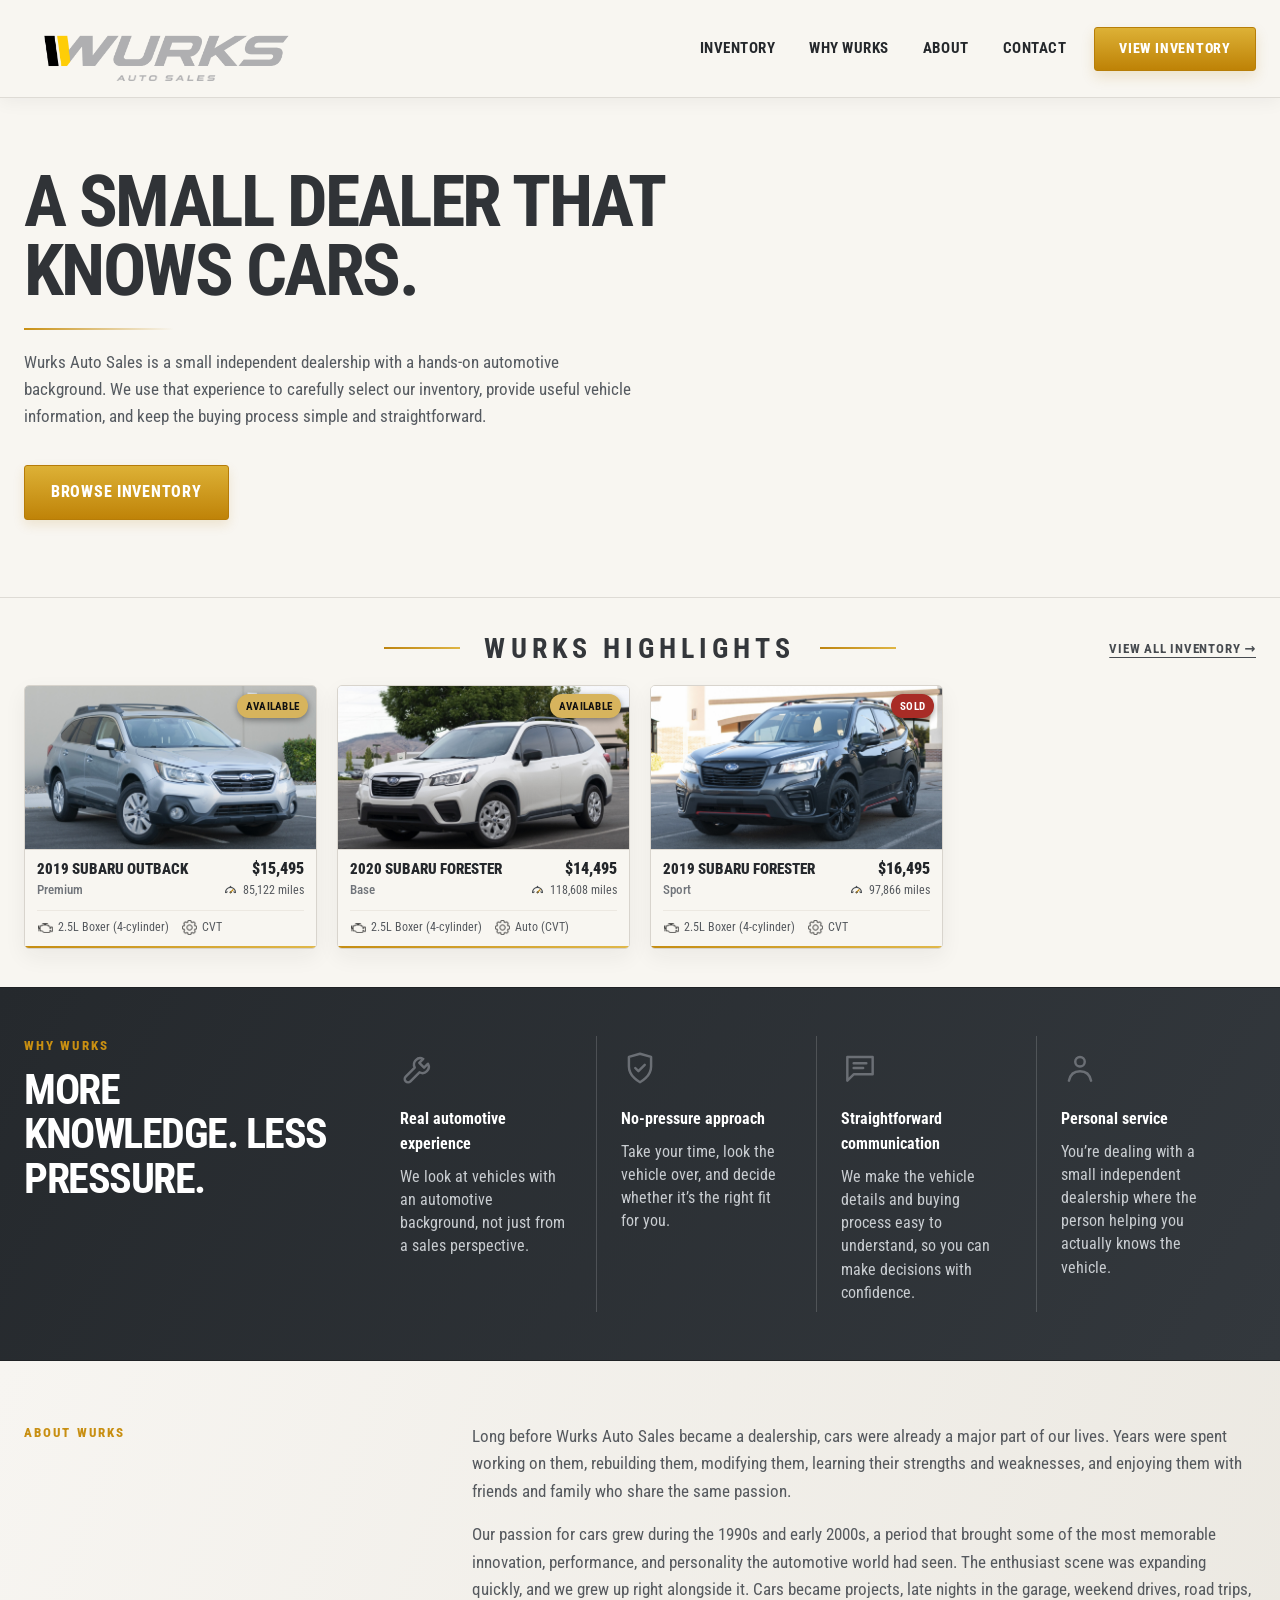
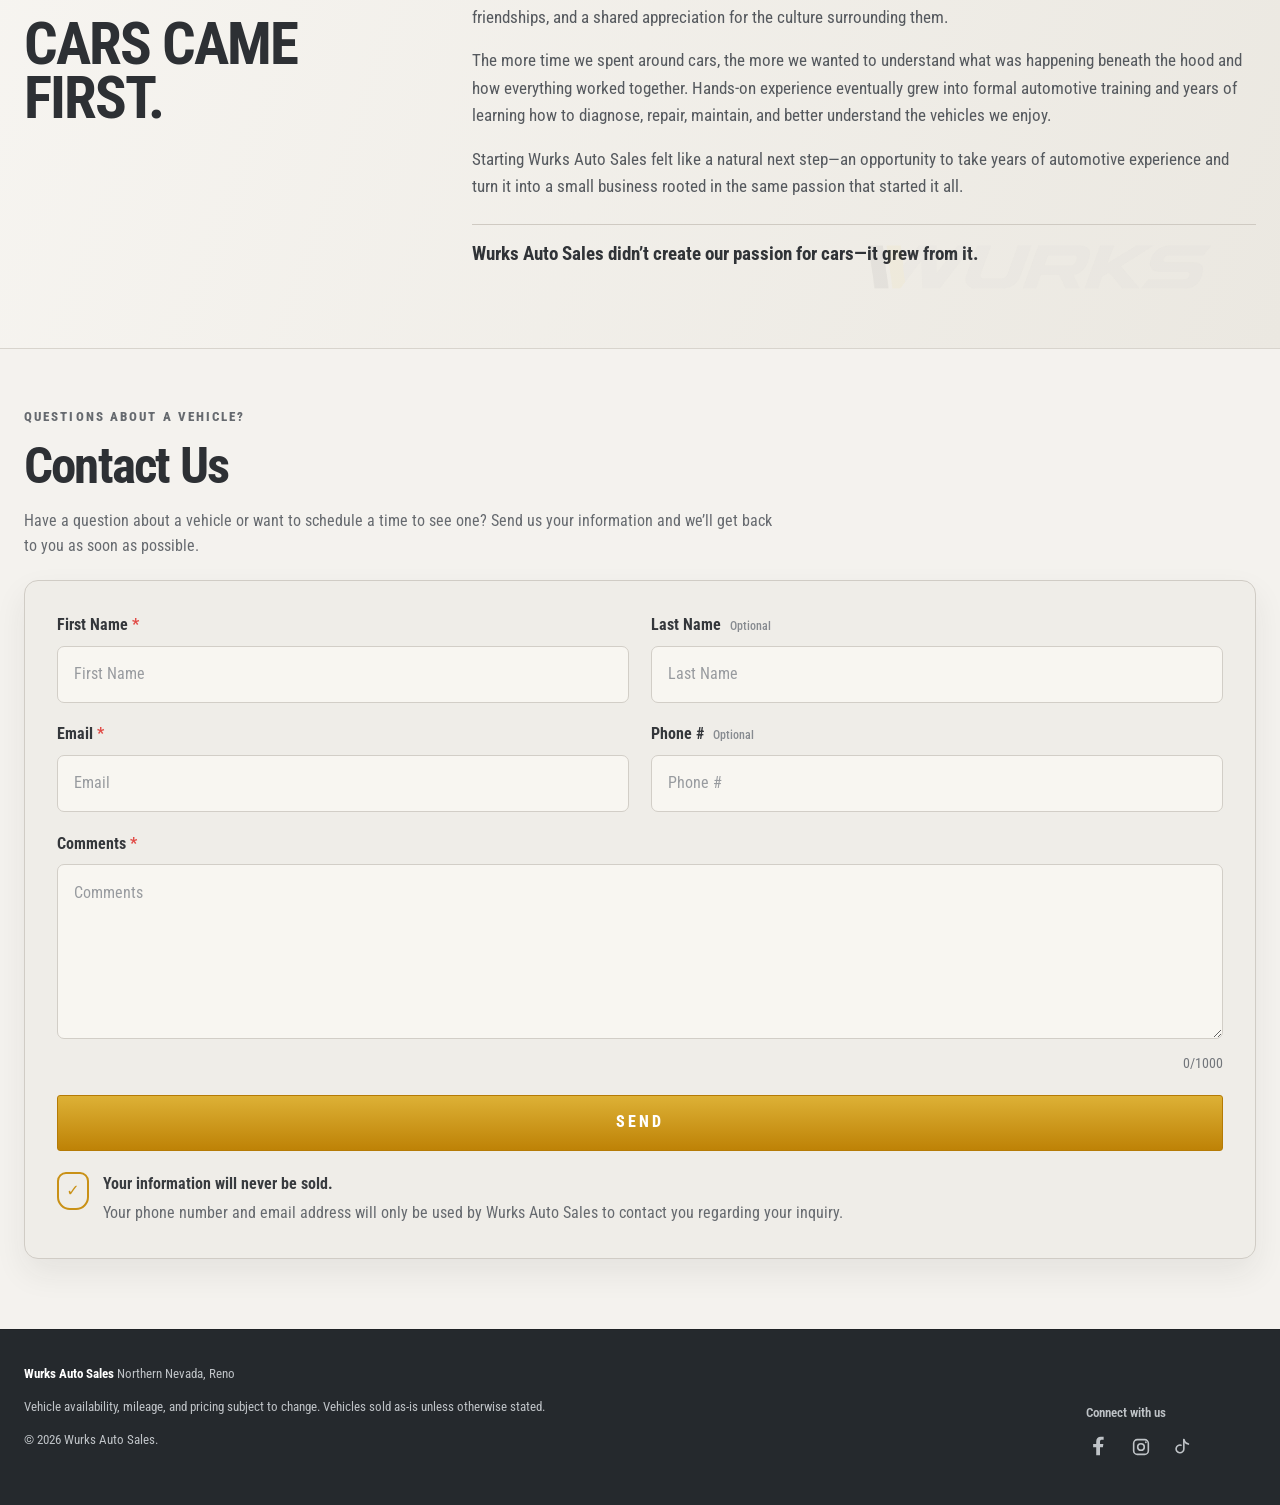
==== index.html @ 7500bc26 "Add files via upload" ====
<!doctype html>
<html lang="en">
<head>
  <meta charset="utf-8" />
  <meta name="viewport" content="width=device-width, initial-scale=1" />
  <meta name="description" content="Wurks Auto Sales — straightforward used cars in Northern Nevada with transparent out-the-door pricing." />
  <title>Wurks Auto Sales | Northern Nevada Used Cars</title>
  <link rel="stylesheet" href="styles.css?v=7.3.4-centered-silver-logo" />
  <link rel="preconnect" href="https://fonts.googleapis.com">
  <link rel="preconnect" href="https://fonts.gstatic.com" crossorigin>
  <link href="https://fonts.googleapis.com/css2?family=Roboto+Condensed:wght@400;500;600;700&display=swap" rel="stylesheet">
</head>
<body>
  <header class="site-header">
    <a class="brand brand-logo-link" href="index.html" aria-label="Wurks Auto Sales home">
      <span class="site-logo-stack"><img class="site-logo" src="images/wurks-auto-sales-logo.png?v=7.3.2-solid" alt="Wurks Auto Sales"><img class="site-logo-submark" src="images/wurks-auto-sales-submark.png?v=7.3.4" alt="" aria-hidden="true"></span>
    </a>
    <button class="menu-toggle" aria-expanded="false" aria-controls="nav">Menu</button>
    <nav id="nav" class="nav">
      <a href="inventory.html">Inventory</a>
      <a href="#why-wurks">Why Wurks</a>
      <a href="#about">About</a>
      <a href="#contact">Contact</a>
    </nav>
    <a class="header-cta" href="inventory.html">View Inventory</a>
  </header>

  <main>
    <section class="dealer-hero">
      <div class="dealer-hero-copy">
        <h1>A SMALL DEALER THAT KNOWS CARS.</h1>
        <p>Wurks Auto Sales is a small independent dealership with a hands-on automotive background. We use that experience to carefully select our inventory, provide useful vehicle information, and keep the buying process simple and straightforward.</p>
        <a class="button primary hero-cta" href="inventory.html">Browse Inventory</a>
      </div>
      <div class="dealer-hero-visual">
        <div id="hero-vehicle-image" class="hero-vehicle-image" aria-label="Featured vehicle">
          <div class="hero-vehicle-fallback">
            <img src="images/wurks-auto-sales-logo.png?v=7.3.2-solid" alt="">
            <span>Current inventory</span>
          </div>
        </div>
      </div>
    </section>

    <section class="section featured-section">
      <div class="section-heading-row">
        <div>
          <p class="eyebrow">Featured inventory</p>
          <h2>Wurks Highlights</h2>
        </div>
        <a href="inventory.html" class="text-link">View all inventory →</a>
      </div>
      <div id="featured-grid" class="featured-grid dealer-featured-grid"></div>
    </section>

    <section id="why-wurks" class="section why-section">
      <div class="why-panel">
        <div>
          <p class="eyebrow">Why Wurks</p>
          <h2>MORE KNOWLEDGE. LESS PRESSURE.</h2>
        </div>
        <div class="why-grid">
          <div><span class="why-icon" aria-hidden="true"><svg viewBox="0 0 24 24"><path d="M14.7 6.3a4 4 0 0 0-5.4 5.4L3.6 17.4a2 2 0 0 0 3 3l5.7-5.7a4 4 0 0 0 5.4-5.4l-2.5 2.5-3-3 2.5-2.5Z"/></svg></span><strong>Real automotive experience</strong><span>We look at vehicles with an automotive background, not just from a sales perspective.</span></div>
          <div><span class="why-icon" aria-hidden="true"><svg viewBox="0 0 24 24"><path d="M12 21s7-3.5 7-10V5l-7-2-7 2v6c0 6.5 7 10 7 10Z"/><path d="m9 12 2 2 4-4"/></svg></span><strong>No-pressure approach</strong><span>Take your time, look the vehicle over, and decide whether it’s the right fit for you.</span></div>
          <div><span class="why-icon" aria-hidden="true"><svg viewBox="0 0 24 24"><path d="M4 5h16v11H8l-4 4V5Z"/><path d="M8 9h8M8 12h6"/></svg></span><strong>Straightforward communication</strong><span>We make the vehicle details and buying process easy to understand, so you can make decisions with confidence.</span></div>
          <div><span class="why-icon" aria-hidden="true"><svg viewBox="0 0 24 24"><circle cx="12" cy="8" r="3"/><path d="M5 20c.8-4 3-6 7-6s6.2 2 7 6"/></svg></span><strong>Personal service</strong><span>You’re dealing with a small independent dealership where the person helping you actually knows the vehicle.</span></div>
        </div>
      </div>
    </section>

    <section id="about" class="section about-section">
      <p class="eyebrow">About Wurks</p>
      <h2>CARS CAME FIRST.</h2>
      <div class="about-copy">
        <p>Long before Wurks Auto Sales became a dealership, cars were already a major part of our lives. Years were spent working on them, rebuilding them, modifying them, learning their strengths and weaknesses, and enjoying them with friends and family who share the same passion.</p>

        <p>Our passion for cars grew during the 1990s and early 2000s, a period that brought some of the most memorable innovation, performance, and personality the automotive world had seen. The enthusiast scene was expanding quickly, and we grew up right alongside it. Cars became projects, late nights in the garage, weekend drives, road trips, friendships, and a shared appreciation for the culture surrounding them.</p>

        <p>The more time we spent around cars, the more we wanted to understand what was happening beneath the hood and how everything worked together. Hands-on experience eventually grew into formal automotive training and years of learning how to diagnose, repair, maintain, and better understand the vehicles we enjoy.</p>

        <p>Starting Wurks Auto Sales felt like a natural next step—an opportunity to take years of automotive experience and turn it into a small business rooted in the same passion that started it all.</p>

        <p class="about-closing"><strong>Wurks Auto Sales didn’t create our passion for cars—it grew from it.</strong></p>
      </div>
    </section>

    <section id="contact" class="section contact-section contact-form-section">
      <div class="contact-form-intro">
        <p class="eyebrow">Questions about a vehicle?</p>
        <h2>Contact Us</h2>
        <p>Have a question about a vehicle or want to schedule a time to see one? Send us your information and we’ll get back to you as soon as possible.</p>
      </div>

      <form id="contact-form" class="contact-submission-form" action="https://formsubmit.co/adolfowurksauto@outlook.com" method="POST">
        <input type="hidden" name="_subject" value="New Wurks Auto Sales Website Inquiry">
        <input type="hidden" name="_template" value="table">
        <input type="text" name="_honey" class="form-honeypot" tabindex="-1" autocomplete="off">

        <div class="contact-form-grid">
          <div class="form-field">
            <label for="contact-first-name">First Name <span class="required-mark">*</span></label>
            <input id="contact-first-name" name="First Name" type="text" placeholder="First Name" autocomplete="given-name" required>
          </div>
          <div class="form-field">
            <label for="contact-last-name">Last Name <span class="optional-label">Optional</span></label>
            <input id="contact-last-name" name="Last Name" type="text" placeholder="Last Name" autocomplete="family-name">
          </div>
          <div class="form-field">
            <label for="contact-email">Email <span class="required-mark">*</span></label>
            <input id="contact-email" name="email" type="email" placeholder="Email" autocomplete="email" required>
          </div>
          <div class="form-field">
            <label for="contact-phone">Phone # <span class="optional-label">Optional</span></label>
            <input id="contact-phone" name="Phone" type="tel" placeholder="Phone #" autocomplete="tel">
          </div>
          <div class="form-field form-field-full">
            <label for="contact-comments">Comments <span class="required-mark">*</span></label>
            <textarea id="contact-comments" name="Comments" placeholder="Comments" maxlength="1000" required></textarea>
            <div class="comment-count"><span id="comment-count">0</span>/1000</div>
          </div>
        </div>
        <button class="contact-submit-button" type="submit">Send</button>
        <div class="contact-privacy-note">
          <div class="privacy-shield" aria-hidden="true">✓</div>
          <div>
            <strong>Your information will never be sold.</strong>
            <p>Your phone number and email address will only be used by Wurks Auto Sales to contact you regarding your inquiry.</p>
          </div>
        </div>
      </form>
    </section>
  </main>

  <footer class="homepage-footer">
    <div class="footer-layout">
      <div class="footer-copy">
        <div><strong>Wurks Auto Sales</strong><span> Northern Nevada, Reno</span></div>
        <p>Vehicle availability, mileage, and pricing subject to change. Vehicles sold as-is unless otherwise stated.</p>
        <p>&copy; <span id="year"></span> Wurks Auto Sales.</p>
      </div>

      <div class="footer-social" aria-label="Social media">
        <div class="footer-social-title">Connect with us</div>
        <div class="footer-social-icons">
          <span class="footer-social-icon" aria-label="Facebook" title="Facebook">
            <svg viewBox="0 0 24 24" aria-hidden="true">
              <path d="M14.2 8.3h3.1V4.2c-.5-.1-2.2-.2-4.1-.2-4 0-6.7 2.4-6.7 6.9v3.8H2v4.6h4.5V31h5.5V19.3h4.2l.7-4.6H12v-3.3c0-1.3.4-3.1 2.2-3.1Z" transform="scale(.75) translate(4 -3)"></path>
            </svg>
          </span>

          <span class="footer-social-icon" aria-label="Instagram" title="Instagram">
            <svg viewBox="0 0 24 24" aria-hidden="true">
              <rect x="4" y="4" width="16" height="16" rx="4"></rect>
              <circle cx="12" cy="12" r="3.6"></circle>
              <circle class="social-dot" cx="17.3" cy="6.8" r="1"></circle>
            </svg>
          </span>

          <span class="footer-social-icon" aria-label="TikTok" title="TikTok">
            <svg viewBox="0 0 24 24" aria-hidden="true">
              <path d="M14 4v10.1a4.2 4.2 0 1 1-3.1-4.1"></path>
              <path d="M14 4c.8 2.7 2.4 4.2 5 4.8"></path>
            </svg>
          </span>
        </div>
      </div>
    </div>
  </footer>

  <template id="vehicle-template">
    <article class="vehicle-card">
      <div class="vehicle-photo">
        <span class="status"></span>
        <div class="photo-placeholder">Add Vehicle Photo</div>
      </div>
      <div class="vehicle-body">
        <div class="vehicle-title-row">
          <h3 class="vehicle-name"></h3>
          <strong class="vehicle-price"></strong>
        </div>
        <div class="vehicle-meta-row">
          <span class="vehicle-mileage"></span>
        </div>
        <div class="specs"></div>
        <p class="vehicle-desc"></p>
        <a class="button secondary details-button" href="#">View Details</a>
      </div>
    </article>
  </template>
  <script>
    document.write('<script src="inventory.js?v=' + Date.now() + '"><\/script>');
  </script>

<script src="script.js?v=7.2.7-showroom-hero"></script>
</body>
</html>
---- styles.css ----
:root{--bg:#0d0f12;--panel:#15181d;--soft:#20242b;--text:#f5f7fa;--muted:#a8afb9;--line:#2b3038;--accent:#f4b942;--max:1180px}*{box-sizing:border-box}html{scroll-behavior:smooth}body{margin:0;font-family:Inter,ui-sans-serif,system-ui,-apple-system,BlinkMacSystemFont,"Segoe UI",sans-serif;background:var(--bg);color:var(--text);line-height:1.55}a{color:inherit;text-decoration:none}.site-header{position:sticky;top:0;z-index:10;display:flex;align-items:center;justify-content:space-between;padding:16px max(22px,calc((100vw - var(--max))/2));background:rgba(13,15,18,.92);backdrop-filter:blur(12px);border-bottom:1px solid var(--line)}.brand{display:flex;align-items:center;gap:12px}.brand-mark{display:grid;place-items:center;width:42px;height:42px;border:2px solid var(--accent);font-weight:900;font-size:22px;transform:skew(-7deg)}.brand strong,.brand span{display:block}.brand span{font-size:12px;color:var(--muted);letter-spacing:.08em;text-transform:uppercase}.nav{display:flex;gap:24px;font-size:14px}.nav a:hover{color:var(--accent)}.menu-toggle{display:none}.hero,.section,footer{max-width:var(--max);margin:auto}.hero{min-height:74vh;display:grid;grid-template-columns:1.2fr .8fr;gap:70px;align-items:center;padding:90px 22px}.eyebrow{text-transform:uppercase;letter-spacing:.16em;font-size:12px;font-weight:800;color:var(--accent);margin:0 0 12px}.hero h1{font-size:clamp(44px,7vw,82px);line-height:.98;letter-spacing:-.055em;margin:0;max-width:820px}.hero-text{max-width:720px;font-size:19px;color:var(--muted);margin:24px 0 0}.actions{display:flex;gap:12px;margin-top:32px;flex-wrap:wrap}.button{display:inline-flex;align-items:center;justify-content:center;border-radius:8px;padding:13px 18px;font-weight:800;border:1px solid var(--line);cursor:pointer;font:inherit}.button.primary{background:var(--accent);color:#151515;border-color:var(--accent)}.button.secondary{background:transparent;color:var(--text)}.button:hover{transform:translateY(-1px)}.hero-card{background:linear-gradient(145deg,#1b1f25,#111317);padding:34px;border:1px solid var(--line);border-radius:18px;box-shadow:0 20px 70px rgba(0,0,0,.28)}.hero-card-label{font-size:12px;color:var(--muted);text-transform:uppercase;letter-spacing:.12em}.hero-card>strong{display:block;font-size:30px;line-height:1.1;margin:10px 0}.hero-card p{color:var(--muted)}.mini-grid{display:grid;grid-template-columns:1fr 1fr;margin-top:28px;border-top:1px solid var(--line);border-left:1px solid var(--line)}.mini-grid span{padding:16px;border-right:1px solid var(--line);border-bottom:1px solid var(--line);color:var(--muted)}.mini-grid b{color:var(--text)}.section{padding:88px 22px}.section.muted{max-width:none;padding-left:max(22px,calc((100vw - var(--max))/2));padding-right:max(22px,calc((100vw - var(--max))/2));background:var(--panel);border-block:1px solid var(--line)}.section-heading{display:flex;justify-content:space-between;gap:30px;align-items:end;margin-bottom:34px}.section h2{font-size:clamp(32px,4vw,52px);line-height:1.05;letter-spacing:-.035em;margin:0}.section-heading>p{max-width:520px;color:var(--muted);margin:0}.inventory-grid{display:grid;grid-template-columns:repeat(2,minmax(0,1fr));gap:20px}.vehicle-card{overflow:hidden;background:var(--panel);border:1px solid var(--line);border-radius:16px}.vehicle-photo{height:280px;background:radial-gradient(circle at 75% 20%,#333a45,#171a20 55%,#111317);position:relative;display:grid;place-items:center}.photo-placeholder{color:#7f8792;border:1px dashed #555d68;padding:14px 18px;border-radius:8px}.status{position:absolute;left:16px;top:16px;background:var(--accent);color:#111;padding:6px 10px;border-radius:999px;font-size:11px;font-weight:900;text-transform:uppercase;letter-spacing:.08em}.vehicle-body{padding:22px}.vehicle-top{display:flex;justify-content:space-between;gap:16px}.vehicle-kicker{font-size:12px;text-transform:uppercase;letter-spacing:.12em;color:var(--muted);margin:0 0 6px}.vehicle-name{font-size:26px;line-height:1.1;margin:0}.vehicle-price{font-size:22px;white-space:nowrap}.specs{display:flex;gap:8px;flex-wrap:wrap;margin:18px 0}.specs span{font-size:12px;padding:6px 9px;background:var(--soft);border:1px solid var(--line);border-radius:999px;color:#c9ced5}.vehicle-desc,.about-copy,.contact-section p{color:var(--muted)}.details-button{width:100%;margin-top:8px}.feature-grid{display:grid;grid-template-columns:repeat(3,1fr);gap:18px}.feature-grid article{padding:26px;border:1px solid var(--line);border-radius:14px;background:#111317}.feature-grid span{color:var(--accent);font-weight:900}.feature-grid h3{font-size:23px;margin:26px 0 10px}.feature-grid p{color:var(--muted);margin:0}.about-grid{display:grid;grid-template-columns:.9fr 1.1fr;gap:70px}.about-copy{font-size:19px}.contact-section{display:grid;grid-template-columns:1fr 1fr;gap:50px}.contact-card{border:1px solid var(--line);border-radius:16px;overflow:hidden}.contact-card a,.contact-card div{display:flex;justify-content:space-between;gap:20px;padding:22px;border-bottom:1px solid var(--line)}.contact-card>*:last-child{border-bottom:0}.contact-card span{color:var(--muted)}.contact-card a:hover{background:var(--panel)}footer{padding:32px 22px 55px;border-top:1px solid var(--line);color:var(--muted);font-size:13px}footer strong{color:var(--text)}dialog{max-width:620px;width:calc(100% - 32px);background:#14171c;color:var(--text);border:1px solid var(--line);border-radius:16px;padding:34px}dialog::backdrop{background:rgba(0,0,0,.75)}.dialog-close{position:absolute;right:16px;top:12px;background:none;border:0;color:var(--text);font-size:30px;cursor:pointer}.dialog-note{color:var(--muted);padding:14px;background:var(--soft);border-radius:8px}@media(max-width:760px){.menu-toggle{display:block;background:none;color:var(--text);border:1px solid var(--line);border-radius:7px;padding:8px 10px}.nav{display:none;position:absolute;top:75px;left:0;right:0;background:var(--bg);padding:20px 22px;border-bottom:1px solid var(--line);flex-direction:column}.nav.open{display:flex}.hero{grid-template-columns:1fr;min-height:auto;padding-top:65px;gap:35px}.hero-card{padding:24px}.inventory-grid,.feature-grid,.about-grid,.contact-section{grid-template-columns:1fr}.section-heading{align-items:start;flex-direction:column}.vehicle-photo{height:220px}.vehicle-top{flex-direction:column}.contact-card a,.contact-card div{flex-direction:column;gap:3px}.about-grid{gap:24px}}

/* Featured inventory and full inventory page */
.heading-actions{max-width:520px}.heading-actions p{color:var(--muted);margin:0 0 9px}.text-link{color:var(--accent);font-weight:800;font-size:14px}.text-link:hover{text-decoration:underline}.featured-grid{grid-template-columns:repeat(2,minmax(0,1fr))}.inventory-hero{max-width:var(--max);margin:auto;padding:82px 22px 34px}.inventory-hero h1{font-size:clamp(48px,7vw,82px);line-height:.98;letter-spacing:-.055em;margin:0}.inventory-hero>p:last-child{max-width:720px;color:var(--muted);font-size:18px;margin:22px 0 0}.inventory-page-section{padding-top:28px}.inventory-toolbar{display:grid;grid-template-columns:minmax(190px,260px) minmax(260px,1fr) auto;gap:14px;align-items:end;margin-bottom:28px;padding:18px;background:var(--panel);border:1px solid var(--line);border-radius:14px}.filter-group{display:flex;flex-direction:column;gap:7px}.filter-group label{font-size:11px;text-transform:uppercase;letter-spacing:.11em;color:var(--muted);font-weight:800}.filter-group select,.filter-group input{width:100%;height:46px;padding:0 13px;border-radius:8px;border:1px solid var(--line);background:var(--bg);color:var(--text);font:inherit;outline:none}.filter-group select:focus,.filter-group input:focus{border-color:var(--accent)}.filter-group input::placeholder{color:#747c87}.inventory-count{height:46px;min-width:132px;display:flex;flex-direction:column;justify-content:center;padding:0 14px;border-left:1px solid var(--line)}.inventory-count strong{font-size:19px;line-height:1}.inventory-count span{font-size:11px;color:var(--muted);margin-top:4px}.inventory-grid-three{grid-template-columns:repeat(3,minmax(0,1fr));gap:18px}.inventory-grid-three .vehicle-photo{height:215px}.inventory-grid-three .vehicle-body{padding:18px}.inventory-grid-three .vehicle-name{font-size:22px}.inventory-grid-three .vehicle-price{font-size:18px}.inventory-grid-three .vehicle-top{flex-direction:column;gap:7px}.inventory-grid-three .vehicle-desc{display:-webkit-box;-webkit-line-clamp:3;-webkit-box-orient:vertical;overflow:hidden}.no-results{text-align:center;padding:70px 20px;border:1px dashed var(--line);border-radius:14px}.no-results h2{font-size:30px;margin:0 0 8px}.no-results p{color:var(--muted);margin:0 0 20px}.nav a.active{color:var(--accent)}

@media(max-width:980px){.inventory-grid-three{grid-template-columns:repeat(2,minmax(0,1fr))}.inventory-toolbar{grid-template-columns:1fr 1fr}.inventory-count{grid-column:1/-1;border-left:0;border-top:1px solid var(--line);padding:12px 0 0;height:auto}}
@media(max-width:760px){.featured-grid,.inventory-grid-three{grid-template-columns:1fr}.inventory-toolbar{grid-template-columns:1fr}.inventory-count{grid-column:auto}.inventory-hero{padding-top:56px}.heading-actions{max-width:none}}

/* v3 polish: richer vehicle cards + dedicated detail pages */
.vehicle-card{transition:transform .18s ease,border-color .18s ease,box-shadow .18s ease}.vehicle-card:hover{transform:translateY(-3px);border-color:#3b424d;box-shadow:0 18px 45px rgba(0,0,0,.2)}.vehicle-photo{background-size:cover;background-position:center;overflow:hidden}.vehicle-photo.has-image:after,.detail-main-photo.has-image:after{content:"";position:absolute;inset:0;background:linear-gradient(to bottom,transparent 55%,rgba(0,0,0,.24))}.photo-placeholder{border:0;text-align:center;display:flex;flex-direction:column;gap:2px;text-transform:uppercase;letter-spacing:.12em}.photo-placeholder span{font-size:13px;color:#777f8a}.photo-placeholder strong{font-size:24px;color:#aeb5bf;letter-spacing:.05em}.photo-placeholder small{font-size:10px;color:#666e78;margin-top:5px}.featured-badge{position:absolute;z-index:2;right:16px;top:16px;background:#111317dd;border:1px solid #4c535d;border-radius:999px;padding:6px 10px;font-size:10px;font-weight:900;text-transform:uppercase;letter-spacing:.09em}.status{z-index:2}.status.coming-soon-status{background:#4b515a;color:#fff}.details-button{position:relative}.details-button:after{content:" →"}.inventory-grid-three .vehicle-card{display:flex;flex-direction:column}.inventory-grid-three .vehicle-body{display:flex;flex:1;flex-direction:column}.inventory-grid-three .vehicle-desc{flex:1}.inventory-toolbar{position:sticky;top:83px;z-index:5;box-shadow:0 8px 25px rgba(0,0,0,.15)}
.vehicle-detail-page{max-width:var(--max);margin:auto;padding:42px 22px 88px}.back-link{display:inline-block;color:var(--muted);font-weight:700;font-size:14px;margin:8px 0 28px}.back-link:hover{color:var(--accent)}.detail-layout{display:grid;grid-template-columns:minmax(0,1.15fr) minmax(360px,.85fr);gap:48px;align-items:start}.detail-gallery{min-width:0}.detail-main-photo{height:540px;position:relative;border:1px solid var(--line);border-radius:18px;background:radial-gradient(circle at 75% 20%,#333a45,#171a20 55%,#111317);background-size:cover;background-position:center;display:grid;place-items:center;overflow:hidden}.detail-placeholder{text-align:center;display:flex;flex-direction:column;text-transform:uppercase;letter-spacing:.13em}.detail-placeholder span{color:#777f8a;font-size:18px}.detail-placeholder strong{font-size:42px;color:#b5bbc3}.detail-placeholder small{color:#6f7680;font-size:11px;margin-top:8px}.detail-thumbnails{display:grid;grid-template-columns:repeat(5,1fr);gap:10px;margin-top:12px}.thumb{aspect-ratio:4/3;border:2px solid transparent;border-radius:9px;background-size:cover;background-position:center;cursor:pointer;opacity:.72}.thumb:hover,.thumb.active{opacity:1;border-color:var(--accent)}.detail-summary{position:sticky;top:110px}.detail-summary h1{font-size:clamp(40px,5vw,64px);line-height:.98;letter-spacing:-.045em;margin:0 0 16px}.detail-price{display:block;font-size:30px;color:var(--accent);margin-bottom:26px}.detail-spec-grid{display:grid;grid-template-columns:repeat(3,1fr);border:1px solid var(--line);border-radius:12px;overflow:hidden;margin-bottom:28px}.detail-spec-grid div{padding:16px;border-right:1px solid var(--line)}.detail-spec-grid div:last-child{border-right:0}.detail-spec-grid span,.disclosure-box>span{display:block;color:var(--muted);font-size:10px;text-transform:uppercase;letter-spacing:.12em;font-weight:800;margin-bottom:4px}.detail-spec-grid strong{font-size:14px}.detail-description{color:#c9ced5;font-size:18px}.disclosure-box{margin:24px 0;background:var(--panel);border:1px solid var(--line);border-radius:12px;padding:18px}.disclosure-box p{color:var(--muted);margin:0}.detail-actions{display:flex;gap:10px;flex-wrap:wrap}.detail-not-found{padding:100px 0}.detail-not-found h1{font-size:48px;max-width:650px}.buyer-banner{max-width:none;padding:52px max(22px,calc((100vw - var(--max))/2));background:var(--panel);border-block:1px solid var(--line);display:grid;grid-template-columns:1fr 1fr;gap:50px;align-items:end}.buyer-banner h2{font-size:clamp(30px,4vw,46px);margin:0;line-height:1.05}.buyer-banner>p{color:var(--muted);margin:0;max-width:560px}
@media(max-width:900px){.detail-layout{grid-template-columns:1fr}.detail-summary{position:static}.detail-main-photo{height:480px}.buyer-banner{grid-template-columns:1fr;gap:20px}}
@media(max-width:760px){.inventory-toolbar{position:static}.vehicle-detail-page{padding-top:28px}.detail-main-photo{height:330px}.detail-spec-grid{grid-template-columns:1fr}.detail-spec-grid div{border-right:0;border-bottom:1px solid var(--line)}.detail-spec-grid div:last-child{border-bottom:0}.detail-actions{flex-direction:column}.detail-actions .button{width:100%}.detail-thumbnails{grid-template-columns:repeat(4,1fr)}}

/* v4.1 inventory photo browsing: arrows + picture count only on inventory cards */
.inventory-grid-three .vehicle-photo .photo-count{position:absolute;right:12px;bottom:12px;z-index:3;display:flex;align-items:center;gap:5px;padding:6px 9px;border-radius:999px;background:rgba(10,12,15,.82);border:1px solid rgba(255,255,255,.16);color:#fff;font-size:11px;font-weight:800;line-height:1;backdrop-filter:blur(7px)}
.card-photo-arrow{position:absolute;z-index:4;top:50%;transform:translateY(-50%);width:38px;height:38px;border:1px solid rgba(255,255,255,.25);border-radius:50%;display:grid;place-items:center;background:rgba(10,12,15,.7);color:#fff;font-size:29px;line-height:1;cursor:pointer;opacity:0;transition:opacity .16s ease,background .16s ease}
.card-photo-prev{left:10px}.card-photo-next{right:10px}.inventory-grid-three .vehicle-photo:hover .card-photo-arrow,.card-photo-arrow:focus-visible{opacity:1}.card-photo-arrow:hover{background:rgba(10,12,15,.94)}
@media(max-width:760px){.card-photo-arrow{opacity:1;width:34px;height:34px;font-size:26px}}

/* v4.3 vehicle-detail gallery navigation: keeps restored gallery sizing, adds arrows only */
.detail-photo-arrow{position:absolute;z-index:4;top:50%;transform:translateY(-50%);width:44px;height:44px;border:1px solid rgba(255,255,255,.28);border-radius:50%;display:grid;place-items:center;background:rgba(10,12,15,.72);color:#fff;font-size:32px;line-height:1;cursor:pointer;opacity:.88;transition:opacity .16s ease,background .16s ease}
.detail-photo-prev{left:14px}.detail-photo-next{right:14px}.detail-photo-arrow:hover,.detail-photo-arrow:focus-visible{opacity:1;background:rgba(10,12,15,.94)}
@media(max-width:760px){.detail-photo-arrow{width:38px;height:38px;font-size:28px}.detail-photo-prev{left:10px}.detail-photo-next{right:10px}}


/* v4.4 — clearer vehicle sale status */
.status-sold,
.status-badge.status-sold,
.vehicle-status.status-sold {
  background: #c62828 !important;
  color: #fff !important;
  border-color: #c62828 !important;
}

.status-available,
.status-badge.status-available,
.vehicle-status.status-available {
  /* Preserve the site's existing available styling unless overridden elsewhere. */
}

.detail-sold-banner {
  display: inline-flex;
  align-items: center;
  justify-content: center;
  margin: 0.55rem 0 0.8rem;
  padding: 0.48rem 1.15rem;
  border-radius: 999px;
  background: #c62828;
  color: #fff;
  font-size: 1rem;
  font-weight: 800;
  letter-spacing: 0.12em;
  line-height: 1;
  text-transform: uppercase;
  box-shadow: 0 2px 8px rgba(0,0,0,.16);
}

.status.sold-status {
  background: #c62828 !important;
  color: #fff !important;
  border-color: #c62828 !important;
}

.detail-status-banner {
  display: inline-block;
  margin: 0 0 .7rem;
  padding: .48rem 1.15rem;
  border-radius: 999px;
  background: #c62828;
  color: #fff;
  font-size: 1rem;
  font-weight: 800;
  letter-spacing: .12em;
  line-height: 1;
}
.detail-status-banner[hidden] { display: none; }


/* v5.1 SOLD visibility patch */
.status.sold-status,
.status[data-status="sold"] {
  background: #c62828 !important;
  border-color: #c62828 !important;
  color: #ffffff !important;
}

.detail-status-banner {
  display: inline-flex;
  align-items: center;
  justify-content: center;
  width: fit-content;
  margin: 0 0 .8rem;
  padding: .55rem 1.25rem;
  border-radius: 999px;
  background: #c62828 !important;
  border: 1px solid #a91f1f;
  color: #ffffff !important;
  font-size: 1rem;
  font-weight: 800;
  letter-spacing: .12em;
  line-height: 1;
  text-transform: uppercase;
}

.detail-status-banner[hidden] {
  display: none !important;
}


/* v5.4 — Wurks logo + contact submission form */
.brand-logo-link{display:flex;align-items:center;padding:0}
.site-logo{display:block;width:190px;max-width:42vw;height:auto;object-fit:contain}
.contact-form-section{display:block}
.contact-form-intro{max-width:760px;margin-bottom:1.35rem}
.contact-form-intro h2{margin-bottom:.55rem}
.contact-submission-form{
  border:1px solid rgba(255,255,255,.16);
  border-radius:14px;
  padding:clamp(1.2rem,3vw,2rem);
  background:rgba(255,255,255,.025)
}
.contact-form-grid{display:grid;grid-template-columns:repeat(2,minmax(0,1fr));gap:1.2rem 1.35rem}
.form-field{min-width:0}.form-field-full{grid-column:1/-1}
.form-field label{display:block;margin-bottom:.5rem;font-weight:700;color:#fff}
.required-mark{color:#e14a45}
.optional-label{margin-left:.35rem;color:rgba(255,255,255,.54);font-size:.78rem;font-weight:500}
.contact-submission-form input,.contact-submission-form textarea{
  width:100%;border:1px solid rgba(255,255,255,.22);border-radius:7px;
  background:rgba(255,255,255,.055);color:#fff;padding:.95rem 1rem;font:inherit;outline:none;
  transition:border-color .16s ease,background .16s ease
}
.contact-submission-form input::placeholder,.contact-submission-form textarea::placeholder{color:rgba(255,255,255,.55)}
.contact-submission-form input:focus,.contact-submission-form textarea:focus{border-color:#d7b45d;background:rgba(255,255,255,.075)}
.contact-submission-form textarea{min-height:175px;resize:vertical}
.comment-count{margin-top:.35rem;text-align:right;color:rgba(255,255,255,.66);font-size:.88rem}
.contact-submit-button{
  width:100%;margin-top:1.25rem;border:1px solid #b99543;border-radius:7px;
  background:linear-gradient(180deg,#efd064 0%,#d5ad45 100%);color:#111;
  padding:.92rem 1rem;font:inherit;font-weight:800;letter-spacing:.18em;text-transform:uppercase;cursor:pointer
}
.contact-submit-button:hover{filter:brightness(1.05)}
.contact-privacy-note{display:flex;align-items:flex-start;gap:.9rem;margin-top:1.35rem;color:rgba(255,255,255,.78)}
.contact-privacy-note strong{color:#fff}
.contact-privacy-note p{margin:.25rem 0 0;line-height:1.55}
.privacy-shield{
  flex:0 0 auto;display:grid;place-items:center;width:32px;height:38px;border:2px solid #d7b45d;
  color:#d7b45d;border-radius:9px 9px 13px 13px;font-weight:900
}
.form-honeypot{position:absolute!important;left:-9999px!important;opacity:0!important;pointer-events:none!important}
@media(max-width:720px){
  .contact-form-grid{grid-template-columns:1fr}
  .form-field-full{grid-column:auto}
  .site-logo{width:160px;max-width:58vw}
}

/* v5.6 contact submission button states */
.contact-submit-button.sent-success {
  background: #2e7d32 !important;
  border-color: #256628 !important;
  color: #ffffff !important;
  letter-spacing: .04em;
}

.contact-submit-button.send-error {
  background: #c62828 !important;
  border-color: #a91f1f !important;
  color: #ffffff !important;
  letter-spacing: .03em;
}

.contact-submit-button:disabled {
  cursor: default;
  opacity: 1;
}

/* v5.7 expanded vehicle specs */
.detail-spec-grid{grid-template-columns:repeat(3,minmax(0,1fr))}
@media(max-width:720px){.detail-spec-grid{grid-template-columns:repeat(2,minmax(0,1fr))}}


/* v5.9 vehicle-detail inquiry modal */
body.modal-open { overflow: hidden; }

.vehicle-inquiry-modal[hidden] { display: none !important; }

.vehicle-inquiry-modal {
  position: fixed;
  inset: 0;
  z-index: 9999;
  display: grid;
  place-items: center;
  padding: 1rem;
}

.vehicle-inquiry-backdrop {
  position: absolute;
  inset: 0;
  background: rgba(0,0,0,.74);
  backdrop-filter: blur(3px);
}

.vehicle-inquiry-dialog {
  position: relative;
  z-index: 1;
  width: min(680px, 100%);
  max-height: calc(100vh - 2rem);
  overflow-y: auto;
  border: 1px solid rgba(255,255,255,.16);
  border-radius: 16px;
  background: #111418;
  color: #fff;
  padding: 1.5rem;
  box-shadow: 0 24px 70px rgba(0,0,0,.45);
}

.vehicle-inquiry-dialog h2 {
  margin: .2rem 0 .25rem;
}

.vehicle-inquiry-vehicle {
  margin: 0 0 1.15rem;
  color: #d7b45d;
  font-weight: 700;
}

.vehicle-inquiry-close {
  position: absolute;
  top: .7rem;
  right: .8rem;
  width: 38px;
  height: 38px;
  border: 1px solid rgba(255,255,255,.16);
  border-radius: 50%;
  background: rgba(255,255,255,.06);
  color: #fff;
  font-size: 1.35rem;
  line-height: 1;
  cursor: pointer;
}

.vehicle-inquiry-grid {
  display: grid;
  grid-template-columns: repeat(2,minmax(0,1fr));
  gap: 1rem;
}

.vehicle-inquiry-form input,
.vehicle-inquiry-form textarea {
  width: 100%;
  border: 1px solid rgba(255,255,255,.22);
  border-radius: 7px;
  background: rgba(255,255,255,.055);
  color: #fff;
  padding: .85rem .95rem;
  font: inherit;
}

.vehicle-inquiry-form textarea {
  min-height: 125px;
  resize: vertical;
}

.vehicle-inquiry-form input:focus,
.vehicle-inquiry-form textarea:focus {
  outline: 2px solid rgba(215,180,93,.35);
  border-color: #d7b45d;
}

.vehicle-inquiry-form .form-field-full {
  grid-column: 1 / -1;
}

.compact-privacy-note {
  margin-top: 1rem;
  font-size: .9rem;
}

@media (max-width: 650px) {
  .vehicle-inquiry-dialog {
    padding: 1.15rem;
  }

  .vehicle-inquiry-grid {
    grid-template-columns: 1fr;
  }

  .vehicle-inquiry-form .form-field-full {
    grid-column: auto;
  }
}


/* v5.13 — additional specs on Inventory cards only */
.inventory-specs {
  display: grid;
  grid-template-columns: repeat(2, minmax(0, 1fr));
  gap: 8px;
}

.inventory-specs span {
  min-width: 0;
  line-height: 1.35;
}

@media (max-width: 520px) {
  .inventory-specs {
    grid-template-columns: 1fr;
  }
}

/* v5.14 Coming Soon status */
.status.coming-soon-status,
.status[data-status="coming soon"] {
  background: #b8892d;
  border-color: #b8892d;
  color: #111;
}

/* v5.16 inventory spec icons */
.inventory-specs{display:grid;grid-template-columns:repeat(2,minmax(0,1fr));gap:8px}
.inventory-spec-item{display:flex!important;align-items:center;gap:7px;min-width:0}
.spec-icon{flex:0 0 auto;display:inline-flex;align-items:center;justify-content:center;width:22px;height:22px;color:#fff}
.spec-icon svg{width:19px;height:19px;fill:none;stroke:currentColor;stroke-width:1.7;stroke-linecap:round;stroke-linejoin:round}
.spec-text{min-width:0;line-height:1.3}
.drive-icon{display:inline-grid;place-items:center;min-width:32px;height:20px;padding:0 4px;border:1px solid currentColor;border-radius:4px;color:#fff;font-size:9px;font-weight:800;letter-spacing:.04em;line-height:1}
@media(max-width:520px){.inventory-specs{grid-template-columns:1fr}}


/* v5.18 corrected recognizable inventory icons */
.inventory-spec-item .spec-icon{
  width:32px;
  min-width:32px;
  height:26px;
}
.inventory-spec-item .spec-icon>svg{
  width:23px;
  height:23px;
  color:#fff;
  overflow:visible;
}
.spec-engine .spec-icon>svg{width:27px}
.drivetrain-pictogram{
  display:inline-flex;
  align-items:center;
  gap:4px;
  color:#fff;
}
.drivetrain-pictogram svg{
  width:31px;
  height:20px;
}
.drivetrain-pictogram b{
  font-size:9px;
  line-height:1;
  letter-spacing:.04em;
}
.drivetrain-pictogram .wheel-driven{
  fill:#fff;
  stroke:#fff;
  stroke-width:.7;
}
.drivetrain-pictogram .wheel-idle{
  fill:none;
  stroke:rgba(255,255,255,.72);
  stroke-width:1.2;
}
.drivetrain-pictogram .drive-line{
  fill:none;
  stroke:rgba(255,255,255,.72);
  stroke-width:1.25;
  stroke-linecap:round;
}
.drivetrain-pictogram .drive-center{
  fill:#fff;
}


/* v5.19 — mockup-style automotive inventory icons, current layout preserved */
.inventory-spec-item .spec-icon{
  width:34px;
  min-width:34px;
  height:30px;
  color:#fff;
}

.inventory-spec-item .spec-icon > svg{
  width:24px;
  height:24px;
  color:#fff;
  overflow:visible;
}

.spec-engine .spec-icon > svg{
  width:28px;
}

.drivetrain-pictogram{
  display:inline-flex;
  align-items:center;
  gap:5px;
  color:#fff;
}

.drivetrain-pictogram svg{
  width:32px;
  height:28px;
  overflow:visible;
}

.drivetrain-pictogram b{
  font-size:9px;
  line-height:1;
  letter-spacing:.05em;
  color:#fff;
}

.drivetrain-pictogram .wheel-idle{
  fill:#fff;
  stroke:#fff;
  stroke-width:.8;
  opacity:.92;
}

.drivetrain-pictogram .wheel-driven{
  fill:#d7b45d;
  stroke:#f2cf70;
  stroke-width:1;
}

.drivetrain-pictogram .drive-line{
  fill:none;
  stroke:#fff;
  stroke-width:2;
  stroke-linecap:round;
}

.drivetrain-pictogram .drive-node{
  fill:#fff;
}

.inventory-spec-item{
  min-height:38px;
}


/* v6.0 — Dealer-style visual refresh while preserving current functionality */
:root{
  --bg:#090b0e;
  --panel:#111418;
  --panel-2:#171b20;
  --panel-3:#1d2228;
  --line:#303741;
  --text:#f4f4f4;
  --muted:#aab1bb;
  --gold:#d7b45d;
  --gold-2:#f0cd69;
}

body{
  background:
    radial-gradient(circle at 20% 0%, rgba(215,180,93,.045), transparent 30%),
    linear-gradient(180deg,#080a0d,#0b0e12 55%,#090b0e);
}

.site-header{
  background:rgba(7,9,12,.96);
  border-bottom:1px solid rgba(255,255,255,.10);
  backdrop-filter:blur(10px);
}

.nav a{
  text-transform:uppercase;
  letter-spacing:.05em;
  font-size:.88rem;
}

.nav a:hover,.nav a.active{
  color:var(--gold);
}

.dealer-hero{
  min-height:430px;
  display:grid;
  grid-template-columns:1.05fr .95fr;
  align-items:center;
  gap:2rem;
  padding:clamp(2rem,5vw,4.5rem);
  border-bottom:1px solid var(--line);
  background:
    linear-gradient(90deg,rgba(7,9,12,.98) 0%,rgba(7,9,12,.90) 44%,rgba(7,9,12,.30) 72%,rgba(7,9,12,.12) 100%),
    radial-gradient(circle at 78% 50%,rgba(215,180,93,.08),transparent 35%);
}

.dealer-hero-copy h1{
  margin:.2rem 0 1rem;
  max-width:780px;
  font-size:clamp(2.6rem,6vw,5rem);
  line-height:.95;
  text-transform:uppercase;
  letter-spacing:-.035em;
}

.dealer-hero-copy h1 span{color:var(--gold)}
.dealer-hero-copy>p:not(.eyebrow){max-width:650px;color:var(--muted);font-size:1.05rem;line-height:1.65}
.hero-cta{margin-top:1rem}

.dealer-hero-visual{
  min-height:280px;
  display:grid;
  place-items:center;
}

.hero-car-silhouette{
  width:min(520px,100%);
  aspect-ratio:16/8;
  display:flex;
  flex-direction:column;
  justify-content:flex-end;
  align-items:flex-end;
  padding:1.5rem;
  border:1px solid rgba(215,180,93,.22);
  border-radius:28px;
  background:
    linear-gradient(180deg,rgba(255,255,255,.02),rgba(255,255,255,.00)),
    radial-gradient(ellipse at 50% 72%,rgba(215,180,93,.16),transparent 38%);
  box-shadow:inset 0 0 70px rgba(0,0,0,.35);
}

.hero-car-silhouette span{
  font-size:clamp(2.4rem,6vw,5rem);
  font-weight:900;
  letter-spacing:.05em;
  color:rgba(255,255,255,.12);
}

.hero-car-silhouette small{
  color:var(--gold);
  text-transform:uppercase;
  letter-spacing:.12em;
}

.trust-strip{
  display:grid;
  grid-template-columns:repeat(3,1fr);
  gap:1px;
  border-top:1px solid var(--line);
  border-bottom:1px solid var(--line);
  background:var(--line);
}

.trust-item{
  display:flex;
  align-items:center;
  gap:1rem;
  padding:1.35rem 1.5rem;
  background:#0d1014;
}

.trust-item strong{display:block;text-transform:uppercase;font-size:.88rem}
.trust-item span{display:block;margin-top:.25rem;color:var(--muted);font-size:.9rem}
.trust-icon{
  flex:0 0 auto;
  display:grid;
  place-items:center;
  width:46px;
  height:46px;
  border:2px solid var(--gold);
  border-radius:50%;
  color:var(--gold);
  font-weight:900;
}

.section-heading-row{
  display:flex;
  justify-content:space-between;
  align-items:end;
  gap:1rem;
  margin-bottom:1.2rem;
}

.text-link{color:var(--gold);font-weight:700;text-decoration:none}

.dealer-featured-grid,
.dealer-inventory-grid{
  display:grid;
  grid-template-columns:repeat(4,minmax(0,1fr));
  gap:1rem;
}

.dealer-inventory-grid{
  align-items:stretch;
}

.vehicle-card{
  background:linear-gradient(180deg,#171b20,#101318);
  border:1px solid #3a424c;
  border-radius:10px;
  box-shadow:none;
}

.vehicle-card:hover{
  transform:translateY(-2px);
  border-color:#59616c;
  box-shadow:0 16px 35px rgba(0,0,0,.24);
}

.vehicle-photo{
  border-bottom:1px solid var(--line);
}

.status{
  border-radius:6px;
  font-size:.72rem;
  font-weight:800;
  letter-spacing:.04em;
}

.vehicle-kicker{
  color:var(--muted);
  font-size:.82rem;
}

.vehicle-name{
  font-size:1.05rem;
  line-height:1.25;
}

.vehicle-price{
  color:var(--gold);
  font-size:1.08rem;
}

.vehicle-desc{
  color:var(--muted);
  min-height:3.2em;
}

.specs.inventory-specs{
  display:flex;
  flex-direction:column;
  gap:.45rem;
  margin:1rem 0;
}

.inventory-spec-item{
  display:flex!important;
  align-items:center;
  gap:.65rem;
  min-height:30px;
  padding:0!important;
  border:0!important;
  background:none!important;
  border-radius:0!important;
}

.inventory-spec-item .spec-icon{
  width:28px;
  min-width:28px;
  height:26px;
}

.inventory-spec-item .spec-text{
  color:#e9edf2;
  font-size:.9rem;
}

.details-button{
  width:100%;
  border:1px solid var(--gold)!important;
  background:transparent!important;
  color:var(--gold)!important;
  border-radius:6px!important;
  text-transform:uppercase;
  font-weight:800;
  letter-spacing:.04em;
}

.details-button:hover{
  background:rgba(215,180,93,.08)!important;
}

.why-panel{
  display:grid;
  grid-template-columns:.8fr 1.2fr;
  gap:2rem;
  padding:2rem;
  border:1px solid var(--line);
  border-radius:16px;
  background:#111418;
}

.why-grid{
  display:grid;
  grid-template-columns:repeat(2,1fr);
  border:1px solid var(--line);
}

.why-grid>div{
  padding:1.2rem;
  min-height:90px;
  border-right:1px solid var(--line);
  border-bottom:1px solid var(--line);
}

.why-grid>div:nth-child(2n){border-right:0}
.why-grid>div:nth-last-child(-n+2){border-bottom:0}
.why-grid strong{display:block}
.why-grid span{display:block;margin-top:.3rem;color:var(--muted)}

.dealer-inventory-page{
  max-width:1500px;
  margin:0 auto;
}

.inventory-hero.compact{
  padding:2rem 1.5rem 1rem;
  border:0;
}

.inventory-hero.compact h1{
  margin:.1rem 0;
  font-size:2.2rem;
  text-transform:uppercase;
}

.dealer-controls{
  display:grid;
  grid-template-columns:minmax(260px,2fr) minmax(180px,.8fr) auto;
  gap:1rem;
  margin:0 1.5rem;
  padding:1rem;
  border:1px solid var(--line);
  border-radius:10px;
  background:#12161b;
}

.dealer-controls label{
  display:block;
  margin-bottom:.4rem;
  color:var(--muted);
  font-size:.78rem;
  text-transform:uppercase;
  letter-spacing:.06em;
}

.dealer-controls input,
.dealer-controls select{
  width:100%;
  min-height:46px;
  border:1px solid #39414b;
  border-radius:7px;
  background:#0d1014;
  color:#fff;
  padding:.7rem .85rem;
}

.clear-filter-button{
  align-self:end;
  min-height:46px;
}

.inventory-results-head{
  display:flex;
  justify-content:space-between;
  align-items:center;
  padding:1rem 1.5rem .25rem;
  text-transform:uppercase;
  color:var(--muted);
}

.inventory-results-head strong{color:var(--gold)}
.inventory-list-section{padding-top:.75rem}

.dealer-detail-layout{
  gap:1.35rem;
  align-items:start;
}

.dealer-detail-gallery{
  padding:.75rem;
  border:1px solid var(--line);
  border-radius:12px;
  background:#111418;
}

.dealer-detail-summary{
  border:1px solid var(--line);
  border-radius:12px;
  background:#111418;
  padding:1.4rem;
}

.detail-breadcrumb{
  display:flex;
  flex-wrap:wrap;
  gap:.45rem;
  margin:0 0 1rem;
  color:var(--muted);
  font-size:.88rem;
}

.detail-breadcrumb a{color:var(--muted);text-decoration:none}
.detail-breadcrumb a:hover{color:var(--gold)}

.detail-price{color:var(--gold)!important}

.detail-spec-grid{
  border-top:1px solid var(--line);
  border-bottom:1px solid var(--line);
  padding:1rem 0;
  gap:.75rem;
}

.detail-spec-grid>div{
  border:0!important;
  background:#0d1014;
  border-radius:8px;
}

.detail-actions .button.primary{
  background:var(--gold);
  border-color:var(--gold);
  color:#111;
}

@media(max-width:1100px){
  .dealer-featured-grid,.dealer-inventory-grid{grid-template-columns:repeat(2,minmax(0,1fr))}
  .dealer-hero{grid-template-columns:1fr}
  .dealer-hero-visual{display:none}
}

@media(max-width:760px){
  .trust-strip{grid-template-columns:1fr}
  .why-panel{grid-template-columns:1fr}
  .dealer-controls{grid-template-columns:1fr}
  .dealer-featured-grid,.dealer-inventory-grid{grid-template-columns:1fr}
  .section-heading-row{align-items:flex-start;flex-direction:column}
}

/* v6.1 — descriptions belong on View Details only */
#featured-grid .vehicle-desc,
#inventory-grid .vehicle-desc {
  display: none !important;
}

/* v6.2 — smaller vehicle specification icons */
.inventory-spec-item .spec-icon {
  width: 22px;
  min-width: 22px;
  height: 22px;
}

.inventory-spec-item .spec-icon > svg {
  width: 17px;
  height: 17px;
}

.spec-engine .spec-icon > svg {
  width: 20px;
}

.drivetrain-pictogram svg {
  width: 23px;
  height: 21px;
}

.drivetrain-pictogram {
  gap: 4px;
}

.drivetrain-pictogram b {
  font-size: 8px;
}

.inventory-spec-item {
  gap: .5rem;
  min-height: 27px;
}


/* v6.3 — compact dealer-card layout inspired by approved reference */
#featured-grid .vehicle-card,
#inventory-grid .vehicle-card {
  display: flex;
  flex-direction: column;
  overflow: hidden;
  border: 1px solid #3a424c;
  border-radius: 9px;
  background: linear-gradient(180deg, #191d22 0%, #12161a 100%);
  box-shadow: 0 8px 24px rgba(0,0,0,.18);
}

#featured-grid .vehicle-photo,
#inventory-grid .vehicle-photo {
  width: 100%;
  aspect-ratio: 16 / 9;
  min-height: 0;
  border-bottom: 1px solid #343b44;
  border-radius: 0;
}

#featured-grid .vehicle-card-content,
#inventory-grid .vehicle-card-content {
  display: flex;
  flex: 1;
  flex-direction: column;
  padding: .9rem .95rem .95rem;
}

#featured-grid .vehicle-kicker,
#inventory-grid .vehicle-kicker {
  display: none;
}

#featured-grid .vehicle-title-row,
#inventory-grid .vehicle-title-row {
  display: grid;
  grid-template-columns: minmax(0, 1fr) auto;
  align-items: start;
  gap: .7rem;
  margin-bottom: .28rem;
}

#featured-grid .vehicle-name,
#inventory-grid .vehicle-name {
  margin: 0;
  color: #f5f5f5;
  font-size: 1rem;
  font-weight: 800;
  line-height: 1.25;
}

#featured-grid .vehicle-price,
#inventory-grid .vehicle-price {
  margin: 0;
  color: var(--gold);
  font-size: 1rem;
  font-weight: 900;
  line-height: 1.25;
  white-space: nowrap;
}

#featured-grid .vehicle-meta-row,
#inventory-grid .vehicle-meta-row {
  display: flex;
  flex-wrap: wrap;
  align-items: center;
  gap: .4rem;
  margin: 0 0 .75rem;
  padding-bottom: .72rem;
  border-bottom: 1px solid #30363e;
  color: #adb4bd;
  font-size: .86rem;
}

#featured-grid .vehicle-meta-row .meta-dot,
#inventory-grid .vehicle-meta-row .meta-dot {
  color: #737b85;
}

#featured-grid .specs.inventory-specs,
#inventory-grid .specs.inventory-specs {
  display: flex;
  flex-direction: column;
  gap: .45rem;
  margin: 0 0 .9rem;
}

#featured-grid .inventory-spec-item,
#inventory-grid .inventory-spec-item {
  display: flex !important;
  align-items: center;
  gap: .62rem;
  min-height: 27px;
  padding: 0 !important;
  margin: 0;
  border: 0 !important;
  border-radius: 0 !important;
  background: transparent !important;
}

#featured-grid .inventory-spec-item.spec-mileage,
#inventory-grid .inventory-spec-item.spec-mileage {
  display: none !important;
}

#featured-grid .inventory-spec-item .spec-icon,
#inventory-grid .inventory-spec-item .spec-icon {
  display: inline-flex;
  align-items: center;
  justify-content: center;
  width: 22px;
  min-width: 22px;
  height: 22px;
  color: #f3f3f3;
}

#featured-grid .inventory-spec-item .spec-icon > svg,
#inventory-grid .inventory-spec-item .spec-icon > svg {
  width: 18px;
  height: 18px;
}

#featured-grid .spec-engine .spec-icon > svg,
#inventory-grid .spec-engine .spec-icon > svg {
  width: 21px;
}

#featured-grid .inventory-spec-item .spec-text,
#inventory-grid .inventory-spec-item .spec-text {
  color: #d9dde2;
  font-size: .88rem;
  line-height: 1.25;
}

#featured-grid .drivetrain-pictogram,
#inventory-grid .drivetrain-pictogram {
  display: inline-flex;
  align-items: center;
  gap: 4px;
}

#featured-grid .drivetrain-pictogram svg,
#inventory-grid .drivetrain-pictogram svg {
  width: 21px;
  height: 19px;
}

#featured-grid .drivetrain-pictogram b,
#inventory-grid .drivetrain-pictogram b {
  display: none;
}

#featured-grid .drivetrain-pictogram .wheel-driven,
#inventory-grid .drivetrain-pictogram .wheel-driven {
  fill: var(--gold);
  stroke: var(--gold-2);
}

#featured-grid .drivetrain-pictogram .wheel-idle,
#inventory-grid .drivetrain-pictogram .wheel-idle {
  fill: #f3f3f3;
  stroke: #f3f3f3;
  opacity: .92;
}

#featured-grid .drivetrain-pictogram .drive-line,
#inventory-grid .drivetrain-pictogram .drive-line {
  stroke: #f3f3f3;
}

#featured-grid .drivetrain-pictogram .drive-node,
#inventory-grid .drivetrain-pictogram .drive-node {
  fill: #f3f3f3;
}

#featured-grid .details-button,
#inventory-grid .details-button {
  width: 100%;
  margin-top: auto;
  min-height: 42px;
  display: inline-flex;
  align-items: center;
  justify-content: center;
  border: 1px solid var(--gold) !important;
  border-radius: 5px !important;
  background: transparent !important;
  color: var(--gold) !important;
  font-size: .86rem;
  font-weight: 900;
  text-transform: uppercase;
  letter-spacing: .045em;
}

#featured-grid .details-button:hover,
#inventory-grid .details-button:hover {
  background: rgba(215,180,93,.09) !important;
  color: var(--gold-2) !important;
}

#featured-grid .status,
#inventory-grid .status {
  top: .45rem;
  right: .45rem;
  padding: .34rem .52rem;
  border-radius: 5px;
  background: rgba(6,8,10,.92);
  color: #fff;
  border: 1px solid rgba(255,255,255,.18);
  font-size: .68rem;
}

#featured-grid .status.sold-status,
#inventory-grid .status.sold-status {
  background: #b3261e;
  border-color: #d94a42;
  color: #fff;
}

#featured-grid .status.coming-soon-status,
#inventory-grid .status.coming-soon-status {
  background: #7d6425;
  border-color: var(--gold);
  color: #fff3c4;
}

@media (min-width: 1150px) {
  .dealer-featured-grid,
  .dealer-inventory-grid {
    grid-template-columns: repeat(4, minmax(0, 1fr));
  }
}


/* v6.4 — refined listing hierarchy */
#featured-grid .status,
#inventory-grid .status {
  top: .55rem;
  right: .55rem;
  padding: .38rem .72rem;
  border-radius: 999px;
  font-size: .67rem;
  font-weight: 900;
  letter-spacing: .05em;
  text-transform: uppercase;
  background: rgba(10,12,15,.92);
  color: var(--gold-2);
  border: 1px solid rgba(215,180,93,.65);
  box-shadow: 0 4px 12px rgba(0,0,0,.28);
}

#featured-grid .status.sold-status,
#inventory-grid .status.sold-status {
  background: #b3261e;
  color: #fff;
  border-color: #dd5a52;
}

#featured-grid .status.coming-soon-status,
#inventory-grid .status.coming-soon-status {
  background: #6f581f;
  color: #fff0b3;
  border-color: var(--gold);
}

#featured-grid .vehicle-title-row,
#inventory-grid .vehicle-title-row {
  display: grid;
  grid-template-columns: minmax(0, 1fr) auto;
  align-items: start;
  gap: .8rem;
  margin-bottom: .28rem;
}

#featured-grid .vehicle-name,
#inventory-grid .vehicle-name {
  font-size: 1rem;
  font-weight: 800;
  line-height: 1.28;
  color: #f5f6f7;
}

#featured-grid .vehicle-price,
#inventory-grid .vehicle-price {
  color: var(--gold);
  font-size: 1.02rem;
  font-weight: 900;
  line-height: 1.28;
  white-space: nowrap;
}

#featured-grid .vehicle-meta-row,
#inventory-grid .vehicle-meta-row {
  margin: 0 0 .82rem;
  padding-bottom: .78rem;
  border-bottom: 1px solid #333a43;
  color: #aeb5bf;
  font-size: .86rem;
}

#featured-grid .specs.inventory-specs,
#inventory-grid .specs.inventory-specs {
  margin-top: 0;
  margin-bottom: .95rem;
}

#featured-grid .inventory-spec-item.spec-title,
#inventory-grid .inventory-spec-item.spec-title {
  order: 1;
}

#featured-grid .inventory-spec-item.spec-drive,
#inventory-grid .inventory-spec-item.spec-drive {
  order: 2;
}

#featured-grid .inventory-spec-item.spec-engine,
#inventory-grid .inventory-spec-item.spec-engine {
  order: 3;
}

#featured-grid .inventory-spec-item.spec-transmission,
#inventory-grid .inventory-spec-item.spec-transmission {
  order: 4;
}

#featured-grid .inventory-spec-item.spec-fuel,
#inventory-grid .inventory-spec-item.spec-fuel {
  order: 5;
}

#featured-grid .details-button,
#inventory-grid .details-button {
  min-height: 44px;
  background: linear-gradient(180deg, #e6bd4f 0%, #c99d31 100%) !important;
  color: #111 !important;
  border: 1px solid #e6bd4f !important;
  border-radius: 6px !important;
  font-size: .87rem;
  font-weight: 900;
  letter-spacing: .045em;
}

#featured-grid .details-button:hover,
#inventory-grid .details-button:hover {
  background: linear-gradient(180deg, #f0cd69 0%, #d9ad3e 100%) !important;
  color: #111 !important;
}


/* v6.5 — direct listing-card template, exact hierarchy */
#featured-grid .vehicle-card,
#inventory-grid .vehicle-card {
  overflow: hidden;
  display: flex;
  flex-direction: column;
  background: linear-gradient(180deg,#191d22 0%,#12161a 100%);
  border: 1px solid #3b424b;
  border-radius: 10px;
}

#featured-grid .vehicle-photo,
#inventory-grid .vehicle-photo {
  width: 100%;
  aspect-ratio: 16 / 9;
  min-height: 0;
  border-bottom: 1px solid #353c45;
  border-radius: 0;
}

#featured-grid .vehicle-body,
#inventory-grid .vehicle-body {
  display: flex;
  flex: 1;
  flex-direction: column;
  padding: .9rem .95rem .95rem;
}

#featured-grid .vehicle-title-row,
#inventory-grid .vehicle-title-row {
  display: grid;
  grid-template-columns: minmax(0,1fr) auto;
  align-items: start;
  column-gap: .75rem;
  margin: 0 0 .25rem;
}

#featured-grid .vehicle-name,
#inventory-grid .vehicle-name {
  margin: 0;
  color: #f5f6f7;
  font-size: 1rem;
  font-weight: 800;
  line-height: 1.28;
}

#featured-grid .vehicle-price,
#inventory-grid .vehicle-price {
  margin: 0;
  color: var(--gold);
  font-size: 1rem;
  font-weight: 900;
  line-height: 1.28;
  white-space: nowrap;
}

#featured-grid .vehicle-meta-row,
#inventory-grid .vehicle-meta-row {
  display: block;
  margin: 0 0 .8rem;
  padding: 0 0 .75rem;
  border-bottom: 1px solid #343b44;
  color: #adb5bf;
  font-size: .87rem;
  line-height: 1.3;
}

#featured-grid .vehicle-desc,
#inventory-grid .vehicle-desc {
  display: none !important;
}

#featured-grid .specs.inventory-specs,
#inventory-grid .specs.inventory-specs {
  display: flex;
  flex-direction: column;
  gap: .45rem;
  margin: 0 0 .95rem;
}

#featured-grid .inventory-spec-item,
#inventory-grid .inventory-spec-item {
  display: flex !important;
  align-items: center;
  gap: .58rem;
  min-height: 27px;
  padding: 0 !important;
  margin: 0;
  border: 0 !important;
  border-radius: 0 !important;
  background: transparent !important;
}

#featured-grid .inventory-spec-item:first-child,
#inventory-grid .inventory-spec-item:first-child {
  display: none !important;
}

#featured-grid .inventory-spec-item .spec-icon,
#inventory-grid .inventory-spec-item .spec-icon {
  width: 22px;
  min-width: 22px;
  height: 22px;
  color: #f4f4f4;
}

#featured-grid .inventory-spec-item .spec-icon > svg,
#inventory-grid .inventory-spec-item .spec-icon > svg {
  width: 18px;
  height: 18px;
}

#featured-grid .spec-engine .spec-icon > svg,
#inventory-grid .spec-engine .spec-icon > svg {
  width: 20px;
}

#featured-grid .inventory-spec-item .spec-text,
#inventory-grid .inventory-spec-item .spec-text {
  color: #d9dee4;
  font-size: .88rem;
  line-height: 1.3;
}

#featured-grid .drivetrain-pictogram,
#inventory-grid .drivetrain-pictogram {
  display: inline-flex;
  align-items: center;
  gap: 0;
}

#featured-grid .drivetrain-pictogram svg,
#inventory-grid .drivetrain-pictogram svg {
  width: 22px;
  height: 20px;
}

#featured-grid .drivetrain-pictogram b,
#inventory-grid .drivetrain-pictogram b {
  display: none;
}

#featured-grid .status,
#inventory-grid .status {
  top: .5rem;
  right: .5rem;
  padding: .38rem .72rem;
  border-radius: 999px !important;
  background: rgba(9,11,14,.94);
  border: 1px solid rgba(215,180,93,.72);
  color: var(--gold-2);
  font-size: .68rem;
  font-weight: 900;
  letter-spacing: .05em;
  text-transform: uppercase;
  box-shadow: 0 4px 12px rgba(0,0,0,.3);
}

#featured-grid .status.sold-status,
#inventory-grid .status.sold-status {
  background: #aa2923;
  border-color: #e06159;
  color: #fff;
}

#featured-grid .status.coming-soon-status,
#inventory-grid .status.coming-soon-status {
  background: #69531d;
  border-color: var(--gold);
  color: #fff1bd;
}

#featured-grid .details-button,
#inventory-grid .details-button {
  display: inline-flex;
  align-items: center;
  justify-content: center;
  width: 100%;
  min-height: 44px;
  margin-top: auto;
  border: 1px solid #e1b84d !important;
  border-radius: 6px !important;
  background: linear-gradient(180deg,#e8bf54,#c99c31) !important;
  color: #111 !important;
  font-size: .87rem;
  font-weight: 900;
  letter-spacing: .045em;
  text-transform: uppercase;
}

#featured-grid .details-button:hover,
#inventory-grid .details-button:hover {
  background: linear-gradient(180deg,#f1cf6d,#d8ab3d) !important;
}


/* v6.6 — listing cards matched closely to supplied reference */
#featured-grid,
#inventory-grid {
  align-items: stretch;
}

#featured-grid .vehicle-card,
#inventory-grid .vehicle-card {
  display: flex;
  flex-direction: column;
  overflow: hidden;
  border: 1px solid #343a42;
  border-radius: 8px;
  background: linear-gradient(180deg,#1a1e23 0%,#14181c 100%);
  box-shadow: 0 4px 14px rgba(0,0,0,.20);
}

#featured-grid .vehicle-card:hover,
#inventory-grid .vehicle-card:hover {
  transform: translateY(-2px);
  border-color: #48515b;
  box-shadow: 0 12px 28px rgba(0,0,0,.24);
}

#featured-grid .vehicle-photo,
#inventory-grid .vehicle-photo {
  width: 100%;
  aspect-ratio: 1.72 / 1;
  min-height: 0;
  border: 0;
  border-bottom: 1px solid #31373f;
  border-radius: 0;
  background-position: center;
  background-size: cover;
}

#featured-grid .vehicle-body,
#inventory-grid .vehicle-body {
  display: flex;
  flex: 1;
  flex-direction: column;
  padding: .78rem .82rem .82rem;
}

#featured-grid .vehicle-title-row,
#inventory-grid .vehicle-title-row {
  display: grid;
  grid-template-columns: minmax(0, 1fr) auto;
  align-items: start;
  column-gap: .65rem;
  margin: 0 0 .18rem;
}

#featured-grid .vehicle-name,
#inventory-grid .vehicle-name {
  margin: 0;
  color: #f0f2f4;
  font-size: .96rem;
  font-weight: 800;
  line-height: 1.24;
}

#featured-grid .vehicle-price,
#inventory-grid .vehicle-price {
  margin: 0;
  color: var(--gold);
  font-size: .97rem;
  font-weight: 900;
  line-height: 1.24;
  white-space: nowrap;
}

#featured-grid .vehicle-meta-row,
#inventory-grid .vehicle-meta-row {
  display: flex;
  align-items: center;
  flex-wrap: wrap;
  gap: .38rem;
  margin: 0;
  padding: .08rem 0 .65rem;
  border-bottom: 1px solid #2e343b;
  color: #b2b8c0;
  font-size: .83rem;
  line-height: 1.2;
}

#featured-grid .vehicle-meta-row .meta-dot,
#inventory-grid .vehicle-meta-row .meta-dot {
  color: #6f7781;
  font-size: .76rem;
}

#featured-grid .specs.inventory-specs,
#inventory-grid .specs.inventory-specs {
  display: flex;
  flex-direction: column;
  gap: .47rem;
  margin: .72rem 0 .82rem;
}

#featured-grid .inventory-spec-item,
#inventory-grid .inventory-spec-item {
  display: flex !important;
  align-items: center;
  gap: .58rem;
  min-height: 25px;
  margin: 0;
  padding: 0 !important;
  border: 0 !important;
  border-radius: 0 !important;
  background: transparent !important;
}

#featured-grid .inventory-spec-item:first-child,
#inventory-grid .inventory-spec-item:first-child {
  display: none !important;
}

#featured-grid .inventory-spec-item .spec-icon,
#inventory-grid .inventory-spec-item .spec-icon {
  display: inline-flex;
  align-items: center;
  justify-content: center;
  width: 22px;
  min-width: 22px;
  height: 22px;
  color: #f1f3f5;
}

#featured-grid .inventory-spec-item .spec-icon > svg,
#inventory-grid .inventory-spec-item .spec-icon > svg {
  width: 18px;
  height: 18px;
}

#featured-grid .spec-engine .spec-icon > svg,
#inventory-grid .spec-engine .spec-icon > svg {
  width: 20px;
}

#featured-grid .inventory-spec-item .spec-text,
#inventory-grid .inventory-spec-item .spec-text {
  color: #cfd4da;
  font-size: .84rem;
  line-height: 1.22;
}

#featured-grid .drivetrain-pictogram,
#inventory-grid .drivetrain-pictogram {
  display: inline-flex;
  align-items: center;
  gap: 0;
}

#featured-grid .drivetrain-pictogram svg,
#inventory-grid .drivetrain-pictogram svg {
  width: 21px;
  height: 20px;
}

#featured-grid .drivetrain-pictogram b,
#inventory-grid .drivetrain-pictogram b {
  display: none;
}

#featured-grid .drivetrain-pictogram .wheel-driven,
#inventory-grid .drivetrain-pictogram .wheel-driven {
  fill: var(--gold);
  stroke: var(--gold-2);
  stroke-width: 1;
}

#featured-grid .drivetrain-pictogram .wheel-idle,
#inventory-grid .drivetrain-pictogram .wheel-idle {
  fill: #f2f4f6;
  stroke: #f2f4f6;
  opacity: .95;
}

#featured-grid .drivetrain-pictogram .drive-line,
#inventory-grid .drivetrain-pictogram .drive-line {
  stroke: #f2f4f6;
  stroke-width: 2;
}

#featured-grid .drivetrain-pictogram .drive-node,
#inventory-grid .drivetrain-pictogram .drive-node {
  fill: #f2f4f6;
}

#featured-grid .details-button,
#inventory-grid .details-button {
  display: inline-flex;
  align-items: center;
  justify-content: center;
  width: 100%;
  min-height: 39px;
  margin-top: auto;
  border: 1px solid var(--gold) !important;
  border-radius: 5px !important;
  background: transparent !important;
  color: var(--gold) !important;
  font-size: .82rem;
  font-weight: 900;
  letter-spacing: .04em;
  text-transform: uppercase;
}

#featured-grid .details-button:hover,
#inventory-grid .details-button:hover {
  background: rgba(215,180,93,.09) !important;
  color: var(--gold-2) !important;
}

#featured-grid .status,
#inventory-grid .status {
  top: .42rem;
  right: .42rem;
  padding: .30rem .52rem;
  border-radius: 5px !important;
  background: rgba(5,7,9,.94);
  color: #f4f5f6;
  border: 1px solid rgba(255,255,255,.18);
  box-shadow: 0 3px 8px rgba(0,0,0,.32);
  font-size: .64rem;
  font-weight: 900;
  letter-spacing: .035em;
  text-transform: uppercase;
}

#featured-grid .status.sold-status,
#inventory-grid .status.sold-status {
  background: #9f2823;
  border-color: #d04c44;
  color: #fff;
}

#featured-grid .status.coming-soon-status,
#inventory-grid .status.coming-soon-status {
  background: #67511c;
  border-color: var(--gold);
  color: #fff0b4;
}

#featured-grid .photo-count,
#inventory-grid .photo-count {
  font-size: .70rem;
  padding: .28rem .45rem;
}

#featured-grid .vehicle-desc,
#inventory-grid .vehicle-desc {
  display: none !important;
}

/* Reference screenshot proportions: four cards across on larger desktops. */
@media (min-width: 1180px) {
  .dealer-featured-grid,
  .dealer-inventory-grid {
    grid-template-columns: repeat(4, minmax(0,1fr));
    gap: .85rem;
  }
}


/* v6.7 — wider listing cards + mileage-only meta row */
@media (min-width: 1180px) {
  .dealer-featured-grid,
  .dealer-inventory-grid {
    grid-template-columns: repeat(3, minmax(0, 1fr));
    gap: 1rem;
  }
}

@media (min-width: 1500px) {
  .dealer-featured-grid,
  .dealer-inventory-grid {
    grid-template-columns: repeat(4, minmax(0, 1fr));
  }
}

#featured-grid .vehicle-name,
#inventory-grid .vehicle-name {
  white-space: nowrap;
  overflow: hidden;
  text-overflow: ellipsis;
  font-size: .98rem;
}

#featured-grid .vehicle-title-row,
#inventory-grid .vehicle-title-row {
  grid-template-columns: minmax(0, 1fr) auto;
  gap: .8rem;
}

#featured-grid .vehicle-meta-row,
#inventory-grid .vehicle-meta-row {
  display: block;
}


/* =========================================================
   v6.8 — Listing cards only
   Closely matched to supplied reference while retaining
   Wurks gold accents and mileage-only summary.
   ========================================================= */

/* Desktop card grid: four across like the reference image. */
@media (min-width: 1180px) {
  #featured-grid.dealer-featured-grid,
  #inventory-grid.dealer-inventory-grid {
    grid-template-columns: repeat(4, minmax(0, 1fr));
    gap: .8rem;
  }
}

/* Card shell */
#featured-grid .vehicle-card,
#inventory-grid .vehicle-card {
  display: flex;
  flex-direction: column;
  min-width: 0;
  overflow: hidden;
  background: linear-gradient(180deg, #1b1f24 0%, #15191e 100%);
  border: 1px solid #343b43;
  border-radius: 7px;
  box-shadow: 0 5px 16px rgba(0,0,0,.22);
}

#featured-grid .vehicle-card:hover,
#inventory-grid .vehicle-card:hover {
  transform: translateY(-2px);
  border-color: #49525c;
  box-shadow: 0 11px 26px rgba(0,0,0,.26);
}

/* Photo area */
#featured-grid .vehicle-photo,
#inventory-grid .vehicle-photo {
  width: 100%;
  aspect-ratio: 1.78 / 1;
  min-height: 0;
  border: 0;
  border-bottom: 1px solid #30373f;
  border-radius: 0;
  background-size: cover;
  background-position: center;
}

/* Compact status tag from the reference */
#featured-grid .status,
#inventory-grid .status {
  top: .42rem;
  right: .42rem;
  padding: .27rem .48rem;
  border-radius: 5px !important;
  background: rgba(5,7,9,.95);
  border: 1px solid rgba(255,255,255,.17);
  color: #f5f6f7;
  font-size: .62rem;
  font-weight: 900;
  letter-spacing: .025em;
  line-height: 1;
  text-transform: uppercase;
  box-shadow: 0 3px 8px rgba(0,0,0,.38);
}

#featured-grid .status.sold-status,
#inventory-grid .status.sold-status {
  background: #a32924;
  border-color: #d6554d;
  color: #fff;
}

#featured-grid .status.coming-soon-status,
#inventory-grid .status.coming-soon-status {
  background: #66501b;
  border-color: var(--gold);
  color: #fff0b4;
}

/* Card body spacing */
#featured-grid .vehicle-body,
#inventory-grid .vehicle-body {
  display: flex;
  flex: 1;
  flex-direction: column;
  padding: .72rem .76rem .76rem;
}

/* Vehicle name + price row */
#featured-grid .vehicle-title-row,
#inventory-grid .vehicle-title-row {
  display: grid;
  grid-template-columns: minmax(0,1fr) auto;
  align-items: baseline;
  column-gap: .55rem;
  margin: 0 0 .16rem;
}

#featured-grid .vehicle-name,
#inventory-grid .vehicle-name {
  min-width: 0;
  margin: 0;
  color: #f0f2f4;
  font-size: clamp(.82rem, 1vw, .96rem);
  font-weight: 800;
  line-height: 1.2;
  white-space: nowrap;
  overflow: hidden;
  text-overflow: ellipsis;
}

#featured-grid .vehicle-price,
#inventory-grid .vehicle-price {
  margin: 0;
  color: var(--gold);
  font-size: clamp(.82rem, 1vw, .96rem);
  font-weight: 900;
  line-height: 1.2;
  white-space: nowrap;
}

/* Mileage line + divider */
#featured-grid .vehicle-meta-row,
#inventory-grid .vehicle-meta-row {
  display: block;
  margin: 0;
  padding: .10rem 0 .60rem;
  border-bottom: 1px solid #2e343b;
  color: #aeb5be;
  font-size: .80rem;
  line-height: 1.2;
}

/* Worded descriptions remain detail-page only */
#featured-grid .vehicle-desc,
#inventory-grid .vehicle-desc {
  display: none !important;
}

/* Stacked specification rows */
#featured-grid .specs.inventory-specs,
#inventory-grid .specs.inventory-specs {
  display: flex;
  flex-direction: column;
  gap: .38rem;
  margin: .62rem 0 .70rem;
}

#featured-grid .inventory-spec-item,
#inventory-grid .inventory-spec-item {
  display: flex !important;
  align-items: center;
  gap: .52rem;
  min-height: 25px;
  margin: 0;
  padding: 0 !important;
  border: 0 !important;
  border-radius: 0 !important;
  background: transparent !important;
}

/* Mileage already appears above divider; suppress duplicate spec mileage. */
#featured-grid .inventory-spec-item:first-child,
#inventory-grid .inventory-spec-item:first-child {
  display: none !important;
}

/* Reference-sized icons */
#featured-grid .inventory-spec-item .spec-icon,
#inventory-grid .inventory-spec-item .spec-icon {
  display: inline-flex;
  align-items: center;
  justify-content: center;
  width: 21px;
  min-width: 21px;
  height: 21px;
  color: #f2f4f5;
}

#featured-grid .inventory-spec-item .spec-icon > svg,
#inventory-grid .inventory-spec-item .spec-icon > svg {
  width: 17px;
  height: 17px;
  overflow: visible;
}

#featured-grid .spec-engine .spec-icon > svg,
#inventory-grid .spec-engine .spec-icon > svg {
  width: 20px;
}

#featured-grid .inventory-spec-item .spec-text,
#inventory-grid .inventory-spec-item .spec-text {
  min-width: 0;
  color: #cfd4da;
  font-size: .80rem;
  line-height: 1.18;
}

/* Compact drivetrain diagram. Gold indicates driven wheels. */
#featured-grid .drivetrain-pictogram,
#inventory-grid .drivetrain-pictogram {
  display: inline-flex;
  align-items: center;
  gap: 0;
}

#featured-grid .drivetrain-pictogram svg,
#inventory-grid .drivetrain-pictogram svg {
  width: 20px;
  height: 19px;
  overflow: visible;
}

#featured-grid .drivetrain-pictogram b,
#inventory-grid .drivetrain-pictogram b {
  display: none;
}

#featured-grid .drivetrain-pictogram .wheel-driven,
#inventory-grid .drivetrain-pictogram .wheel-driven {
  fill: var(--gold);
  stroke: var(--gold-2);
  stroke-width: 1;
}

#featured-grid .drivetrain-pictogram .wheel-idle,
#inventory-grid .drivetrain-pictogram .wheel-idle {
  fill: #f2f4f5;
  stroke: #f2f4f5;
  opacity: .96;
}

#featured-grid .drivetrain-pictogram .drive-line,
#inventory-grid .drivetrain-pictogram .drive-line {
  stroke: #f2f4f5;
  stroke-width: 2;
}

#featured-grid .drivetrain-pictogram .drive-node,
#inventory-grid .drivetrain-pictogram .drive-node {
  fill: #f2f4f5;
}

/* Full-width outlined gold button, matching reference geometry. */
#featured-grid .details-button,
#inventory-grid .details-button {
  display: inline-flex;
  align-items: center;
  justify-content: center;
  width: 100%;
  min-height: 37px;
  margin-top: auto;
  padding: .48rem .55rem;
  border: 1px solid var(--gold) !important;
  border-radius: 4px !important;
  background: transparent !important;
  color: var(--gold) !important;
  font-size: .78rem;
  font-weight: 900;
  letter-spacing: .035em;
  text-transform: uppercase;
}

#featured-grid .details-button:hover,
#inventory-grid .details-button:hover {
  background: rgba(215,180,93,.08) !important;
  color: var(--gold-2) !important;
}

/* Keep existing Inventory card browsing controls functional but discreet. */
#inventory-grid .card-photo-arrow {
  width: 30px;
  height: 38px;
  opacity: 0;
  transition: opacity .15s ease;
}

#inventory-grid .vehicle-photo:hover .card-photo-arrow,
#inventory-grid .card-photo-arrow:focus-visible {
  opacity: 1;
}

#inventory-grid .photo-count {
  padding: .25rem .40rem;
  font-size: .66rem;
}

/* Responsive fallbacks: listing-card changes only. */
@media (max-width: 1179px) and (min-width: 760px) {
  #featured-grid.dealer-featured-grid,
  #inventory-grid.dealer-inventory-grid {
    grid-template-columns: repeat(2, minmax(0,1fr));
  }
}

@media (max-width: 759px) {
  #featured-grid.dealer-featured-grid,
  #inventory-grid.dealer-inventory-grid {
    grid-template-columns: 1fr;
  }

  #featured-grid .vehicle-name,
  #inventory-grid .vehicle-name {
    font-size: .95rem;
  }
}


/* v6.9 — enforce true 16:9 listing-card photos */
#featured-grid .vehicle-photo,
#inventory-grid .vehicle-photo {
  width: 100% !important;
  aspect-ratio: 16 / 9 !important;
  height: auto !important;
  min-height: 0 !important;
  max-height: none !important;
  padding: 0 !important;
  background-size: cover !important;
  background-position: center center !important;
}

/* Keep the card itself from forcing the photo taller. */
#featured-grid .vehicle-card,
#inventory-grid .vehicle-card {
  grid-template-rows: auto 1fr;
}


/* v6.10 — 5:3 listing-card photos */
#featured-grid .vehicle-photo,
#inventory-grid .vehicle-photo {
  aspect-ratio: 5 / 3 !important;
}


/* ==================================================================
   v6.11 — EXACT REFERENCE LISTING CARDS
   Scope intentionally limited to #featured-grid and #inventory-grid.
   ================================================================== */

/* Four equal-width cards across at desktop width, matching reference. */
@media (min-width: 1180px) {
  #featured-grid.dealer-featured-grid,
  #inventory-grid.dealer-inventory-grid {
    display: grid !important;
    grid-template-columns: repeat(4, minmax(0, 1fr)) !important;
    gap: 18px !important;
    align-items: stretch !important;
  }
}

/* Two columns on medium screens, one on phones. */
@media (min-width: 720px) and (max-width: 1179px) {
  #featured-grid.dealer-featured-grid,
  #inventory-grid.dealer-inventory-grid {
    grid-template-columns: repeat(2, minmax(0, 1fr)) !important;
    gap: 16px !important;
  }
}
@media (max-width: 719px) {
  #featured-grid.dealer-featured-grid,
  #inventory-grid.dealer-inventory-grid {
    grid-template-columns: 1fr !important;
    gap: 14px !important;
  }
}

/* Overall card shell */
#featured-grid .vehicle-card,
#inventory-grid .vehicle-card {
  display: flex !important;
  flex-direction: column !important;
  min-width: 0 !important;
  overflow: hidden !important;
  border: 1px solid #3b424a !important;
  border-radius: 7px !important;
  background: linear-gradient(180deg, #1a1e23 0%, #14181c 100%) !important;
  box-shadow: 0 5px 16px rgba(0,0,0,.22) !important;
  font-family: Arial, Helvetica, sans-serif !important;
}

#featured-grid .vehicle-card:hover,
#inventory-grid .vehicle-card:hover {
  transform: translateY(-2px) !important;
  border-color: #515a64 !important;
  box-shadow: 0 12px 28px rgba(0,0,0,.28) !important;
}

/* Photo proportions from the reference: wide landscape, ~16:9. */
#featured-grid .vehicle-photo,
#inventory-grid .vehicle-photo {
  position: relative !important;
  display: block !important;
  width: 100% !important;
  aspect-ratio: 16 / 9 !important;
  height: auto !important;
  min-height: 0 !important;
  max-height: none !important;
  padding: 0 !important;
  border: 0 !important;
  border-bottom: 1px solid #31373e !important;
  border-radius: 0 !important;
  background-size: cover !important;
  background-position: center center !important;
}

/* Status banner: compact black rounded rectangle, gold Available text. */
#featured-grid .status,
#inventory-grid .status {
  position: absolute !important;
  top: 9px !important;
  right: 9px !important;
  z-index: 5 !important;
  display: inline-flex !important;
  align-items: center !important;
  min-height: 28px !important;
  padding: 0 10px !important;
  border: 1px solid #2e343a !important;
  border-radius: 6px !important;
  background: rgba(4,6,8,.96) !important;
  color: #e3b63f !important;
  box-shadow: 0 3px 8px rgba(0,0,0,.42) !important;
  font-family: Arial, Helvetica, sans-serif !important;
  font-size: 12px !important;
  font-weight: 800 !important;
  line-height: 1 !important;
  letter-spacing: .01em !important;
  text-transform: uppercase !important;
}

/* State-specific banners */
#featured-grid .status.sold-status,
#inventory-grid .status.sold-status,
#featured-grid .status[data-status="sold"],
#inventory-grid .status[data-status="sold"] {
  background: #a92823 !important;
  border-color: #d4534c !important;
  color: #fff !important;
}
#featured-grid .status.coming-soon-status,
#inventory-grid .status.coming-soon-status,
#featured-grid .status[data-status="coming soon"],
#inventory-grid .status[data-status="coming soon"] {
  background: #70571b !important;
  border-color: #d7b45d !important;
  color: #fff0b2 !important;
}

/* Hide visual extras that are not present in the reference image. */
#featured-grid .featured-badge,
#inventory-grid .featured-badge,
#featured-grid .photo-count,
#inventory-grid .photo-count {
  display: none !important;
}

/* Keep inventory photo navigation functional but invisible until hover/focus. */
#inventory-grid .card-photo-arrow {
  opacity: 0 !important;
  transition: opacity .14s ease !important;
}
#inventory-grid .vehicle-photo:hover .card-photo-arrow,
#inventory-grid .card-photo-arrow:focus-visible {
  opacity: 1 !important;
}

/* Card content */
#featured-grid .vehicle-body,
#inventory-grid .vehicle-body {
  display: flex !important;
  flex: 1 !important;
  flex-direction: column !important;
  padding: 15px 15px 14px !important;
}

/* Year / Make / Model / Trim on left, price at far right */
#featured-grid .vehicle-title-row,
#inventory-grid .vehicle-title-row {
  display: grid !important;
  grid-template-columns: minmax(0, 1fr) auto !important;
  align-items: baseline !important;
  gap: 10px !important;
  margin: 0 0 7px !important;
}

#featured-grid .vehicle-name,
#inventory-grid .vehicle-name {
  min-width: 0 !important;
  margin: 0 !important;
  color: #f4f4f4 !important;
  font-family: Arial, Helvetica, sans-serif !important;
  font-size: 16px !important;
  font-weight: 700 !important;
  line-height: 1.15 !important;
  white-space: nowrap !important;
  overflow: hidden !important;
  text-overflow: ellipsis !important;
}

#featured-grid .vehicle-price,
#inventory-grid .vehicle-price {
  margin: 0 !important;
  color: #e3b63f !important;
  font-family: Arial, Helvetica, sans-serif !important;
  font-size: 16px !important;
  font-weight: 800 !important;
  line-height: 1.15 !important;
  white-space: nowrap !important;
}

/* Mileage line and divider */
#featured-grid .vehicle-meta-row,
#inventory-grid .vehicle-meta-row {
  display: block !important;
  margin: 0 !important;
  padding: 0 0 13px !important;
  border-bottom: 1px solid #353b42 !important;
  color: #b5bbc2 !important;
  font-family: Arial, Helvetica, sans-serif !important;
  font-size: 14px !important;
  line-height: 1.2 !important;
}

/* Descriptions stay on detail page only. */
#featured-grid .vehicle-desc,
#inventory-grid .vehicle-desc {
  display: none !important;
}

/* Five specification rows exactly like the reference. */
#featured-grid .specs.inventory-specs,
#inventory-grid .specs.inventory-specs {
  display: flex !important;
  flex-direction: column !important;
  gap: 10px !important;
  margin: 13px 0 15px !important;
  padding: 0 !important;
}

/* Suppress the duplicate mileage spec because mileage is above the divider. */
#featured-grid .inventory-spec-item:first-child,
#inventory-grid .inventory-spec-item:first-child {
  display: none !important;
}

#featured-grid .inventory-spec-item,
#inventory-grid .inventory-spec-item {
  display: flex !important;
  align-items: center !important;
  gap: 12px !important;
  min-height: 27px !important;
  margin: 0 !important;
  padding: 0 !important;
  border: 0 !important;
  border-radius: 0 !important;
  background: transparent !important;
  box-shadow: none !important;
}

/* Icons: same white/gold visual hierarchy as reference */
#featured-grid .inventory-spec-item .spec-icon,
#inventory-grid .inventory-spec-item .spec-icon {
  display: inline-flex !important;
  align-items: center !important;
  justify-content: center !important;
  width: 24px !important;
  min-width: 24px !important;
  height: 24px !important;
  color: #f2f2f2 !important;
}

#featured-grid .inventory-spec-item .spec-icon > svg,
#inventory-grid .inventory-spec-item .spec-icon > svg {
  width: 20px !important;
  height: 20px !important;
  color: #f2f2f2 !important;
  overflow: visible !important;
}

#featured-grid .spec-engine .spec-icon > svg,
#inventory-grid .spec-engine .spec-icon > svg {
  width: 23px !important;
}

/* Drivetrain icon: gold like the supplied reference. */
#featured-grid .drivetrain-pictogram,
#inventory-grid .drivetrain-pictogram {
  display: inline-flex !important;
  align-items: center !important;
  color: #e3b63f !important;
}
#featured-grid .drivetrain-pictogram svg,
#inventory-grid .drivetrain-pictogram svg {
  width: 23px !important;
  height: 22px !important;
  overflow: visible !important;
}
#featured-grid .drivetrain-pictogram b,
#inventory-grid .drivetrain-pictogram b {
  display: none !important;
}
#featured-grid .drivetrain-pictogram .wheel-driven,
#inventory-grid .drivetrain-pictogram .wheel-driven {
  fill: #e3b63f !important;
  stroke: #e3b63f !important;
}
#featured-grid .drivetrain-pictogram .wheel-idle,
#inventory-grid .drivetrain-pictogram .wheel-idle {
  fill: #e3b63f !important;
  stroke: #e3b63f !important;
  opacity: 1 !important;
}
#featured-grid .drivetrain-pictogram .drive-line,
#inventory-grid .drivetrain-pictogram .drive-line {
  stroke: #e3b63f !important;
  stroke-width: 2 !important;
}
#featured-grid .drivetrain-pictogram .drive-node,
#inventory-grid .drivetrain-pictogram .drive-node {
  fill: #e3b63f !important;
}

/* Spec text */
#featured-grid .inventory-spec-item .spec-text,
#inventory-grid .inventory-spec-item .spec-text {
  min-width: 0 !important;
  color: #d5d9dd !important;
  font-family: Arial, Helvetica, sans-serif !important;
  font-size: 14px !important;
  font-weight: 400 !important;
  line-height: 1.2 !important;
}

/* Solid gold button from the reference */
#featured-grid .details-button,
#inventory-grid .details-button {
  display: inline-flex !important;
  align-items: center !important;
  justify-content: center !important;
  width: 100% !important;
  min-height: 42px !important;
  margin-top: auto !important;
  padding: 0 12px !important;
  border: 1px solid #e0b23b !important;
  border-radius: 5px !important;
  background: linear-gradient(180deg, #e5b941 0%, #d3a52f 100%) !important;
  color: #111 !important;
  box-shadow: none !important;
  font-family: Arial, Helvetica, sans-serif !important;
  font-size: 14px !important;
  font-weight: 800 !important;
  line-height: 1 !important;
  letter-spacing: 0 !important;
  text-transform: uppercase !important;
}

#featured-grid .details-button:hover,
#inventory-grid .details-button:hover {
  background: linear-gradient(180deg, #efc654 0%, #ddb23b 100%) !important;
  color: #111 !important;
}


/* =====================================================================
   v6.12 — literal reference-card match
   ONLY affects listing cards in #featured-grid and #inventory-grid.
   ===================================================================== */

@media (min-width: 1180px) {
  #featured-grid.dealer-featured-grid,
  #inventory-grid.dealer-inventory-grid {
    display: grid !important;
    grid-template-columns: repeat(4, minmax(0,1fr)) !important;
    gap: 18px !important;
    align-items: stretch !important;
  }
}

/* Card shell: flatter, thinner border, smaller radius. */
#featured-grid .vehicle-card,
#inventory-grid .vehicle-card {
  display: flex !important;
  flex-direction: column !important;
  min-width: 0 !important;
  overflow: hidden !important;
  background: #171b1f !important;
  border: 1px solid #3a4047 !important;
  border-radius: 6px !important;
  box-shadow: 0 3px 10px rgba(0,0,0,.20) !important;
  font-family: "Roboto Condensed", "Arial Narrow", Arial, sans-serif !important;
}

/* Reference photo is ~351x194 = 1.81:1, not a square-ish crop. */
#featured-grid .vehicle-photo,
#inventory-grid .vehicle-photo {
  position: relative !important;
  display: block !important;
  width: 100% !important;
  aspect-ratio: 1.81 / 1 !important;
  height: auto !important;
  min-height: 0 !important;
  max-height: none !important;
  padding: 0 !important;
  border: 0 !important;
  border-radius: 0 !important;
  border-bottom: 1px solid #30363d !important;
  background-size: cover !important;
  background-position: center center !important;
}

/* Small black status rectangle from reference. */
#featured-grid .status,
#inventory-grid .status {
  position: absolute !important;
  top: 8px !important;
  right: 8px !important;
  z-index: 5 !important;
  display: inline-flex !important;
  align-items: center !important;
  justify-content: center !important;
  min-height: 25px !important;
  padding: 0 9px !important;
  border-radius: 5px !important;
  background: #07090b !important;
  border: 1px solid #2a3036 !important;
  box-shadow: 0 2px 6px rgba(0,0,0,.45) !important;
  color: #f3f4f5 !important;
  font-family: "Roboto Condensed", "Arial Narrow", Arial, sans-serif !important;
  font-size: 11px !important;
  font-weight: 700 !important;
  letter-spacing: .02em !important;
  line-height: 1 !important;
  text-transform: uppercase !important;
}

#featured-grid .status.sold-status,
#inventory-grid .status.sold-status,
#featured-grid .status[data-status="sold"],
#inventory-grid .status[data-status="sold"] {
  background: #a82c26 !important;
  border-color: #ce554e !important;
  color: #fff !important;
}

#featured-grid .status.coming-soon-status,
#inventory-grid .status.coming-soon-status,
#featured-grid .status[data-status="coming soon"],
#inventory-grid .status[data-status="coming soon"] {
  background: #5f4b17 !important;
  border-color: #b8922b !important;
  color: #f5d779 !important;
}

/* No highlight/photo-count extras in reference cards. */
#featured-grid .featured-badge,
#inventory-grid .featured-badge,
#featured-grid .photo-count,
#inventory-grid .photo-count {
  display: none !important;
}

/* Preserve inventory arrows, but only reveal on hover/focus. */
#inventory-grid .card-photo-arrow {
  opacity: 0 !important;
  transition: opacity .12s ease !important;
}
#inventory-grid .vehicle-photo:hover .card-photo-arrow,
#inventory-grid .card-photo-arrow:focus-visible {
  opacity: 1 !important;
}

/* Body proportions from reference. */
#featured-grid .vehicle-body,
#inventory-grid .vehicle-body {
  display: flex !important;
  flex: 1 !important;
  flex-direction: column !important;
  padding: 12px 13px 13px !important;
}

/* Name / price row */
#featured-grid .vehicle-title-row,
#inventory-grid .vehicle-title-row {
  display: grid !important;
  grid-template-columns: minmax(0,1fr) auto !important;
  align-items: baseline !important;
  gap: 10px !important;
  margin: 0 0 5px !important;
}

#featured-grid .vehicle-name,
#inventory-grid .vehicle-name {
  min-width: 0 !important;
  margin: 0 !important;
  color: #f2f2f2 !important;
  font-family: "Roboto Condensed", "Arial Narrow", Arial, sans-serif !important;
  font-size: 16px !important;
  font-weight: 700 !important;
  line-height: 1.12 !important;
  white-space: nowrap !important;
  overflow: hidden !important;
  text-overflow: ellipsis !important;
}

#featured-grid .vehicle-price,
#inventory-grid .vehicle-price {
  margin: 0 !important;
  color: #e0ae2d !important;
  font-family: "Roboto Condensed", "Arial Narrow", Arial, sans-serif !important;
  font-size: 16px !important;
  font-weight: 700 !important;
  line-height: 1.12 !important;
  white-space: nowrap !important;
}

/* Mileage line then thin divider. */
#featured-grid .vehicle-meta-row,
#inventory-grid .vehicle-meta-row {
  display: block !important;
  margin: 0 !important;
  padding: 0 0 11px !important;
  border-bottom: 1px solid #30363d !important;
  color: #aeb4ba !important;
  font-family: "Roboto Condensed", "Arial Narrow", Arial, sans-serif !important;
  font-size: 14px !important;
  font-weight: 400 !important;
  line-height: 1.1 !important;
}

#featured-grid .vehicle-desc,
#inventory-grid .vehicle-desc {
  display: none !important;
}

/* Spec rows */
#featured-grid .specs.inventory-specs,
#inventory-grid .specs.inventory-specs {
  display: flex !important;
  flex-direction: column !important;
  gap: 8px !important;
  margin: 10px 0 12px !important;
  padding: 0 !important;
}

/* No duplicate mileage row. */
#featured-grid .inventory-spec-item:first-child,
#inventory-grid .inventory-spec-item:first-child {
  display: none !important;
}

#featured-grid .inventory-spec-item,
#inventory-grid .inventory-spec-item {
  display: flex !important;
  align-items: center !important;
  gap: 10px !important;
  min-height: 25px !important;
  margin: 0 !important;
  padding: 0 !important;
  border: 0 !important;
  border-radius: 0 !important;
  background: transparent !important;
  box-shadow: none !important;
}

/* Exact thin-outline icon treatment. */
#featured-grid .inventory-spec-item .spec-icon,
#inventory-grid .inventory-spec-item .spec-icon {
  display: inline-flex !important;
  align-items: center !important;
  justify-content: center !important;
  width: 23px !important;
  min-width: 23px !important;
  height: 23px !important;
  color: #f1f2f3 !important;
}

#featured-grid .ref-icon,
#inventory-grid .ref-icon {
  width: 20px !important;
  height: 20px !important;
  fill: none !important;
  stroke: currentColor !important;
  stroke-width: 1.6 !important;
  stroke-linecap: round !important;
  stroke-linejoin: round !important;
  overflow: visible !important;
}

#featured-grid .ref-engine,
#inventory-grid .ref-engine {
  width: 23px !important;
}

/* Drivetrain matches the simple gold schematic in the reference. */
#featured-grid .ref-drivetrain,
#inventory-grid .ref-drivetrain {
  display: inline-flex !important;
  align-items: center !important;
  justify-content: center !important;
  width: 23px !important;
  height: 23px !important;
  color: #e0ae2d !important;
}

#featured-grid .ref-drivetrain svg,
#inventory-grid .ref-drivetrain svg {
  width: 22px !important;
  height: 22px !important;
  overflow: visible !important;
}

#featured-grid .ref-drivetrain svg path,
#inventory-grid .ref-drivetrain svg path {
  fill: none !important;
  stroke: #e0ae2d !important;
  stroke-width: 1.7 !important;
  stroke-linecap: round !important;
}

#featured-grid .ref-drivetrain svg circle,
#inventory-grid .ref-drivetrain svg circle {
  fill: #e0ae2d !important;
  stroke: #e0ae2d !important;
}

#featured-grid .ref-wheel,
#inventory-grid .ref-wheel,
#featured-grid .ref-wheel-driven,
#inventory-grid .ref-wheel-driven {
  fill: #e0ae2d !important;
  stroke: #e0ae2d !important;
  stroke-width: .7 !important;
}

/* Text beside icons */
#featured-grid .inventory-spec-item .spec-text,
#inventory-grid .inventory-spec-item .spec-text {
  min-width: 0 !important;
  color: #d0d4d8 !important;
  font-family: "Roboto Condensed", "Arial Narrow", Arial, sans-serif !important;
  font-size: 14px !important;
  font-weight: 400 !important;
  line-height: 1.12 !important;
}

/* Reference uses a solid gold button. */
#featured-grid .details-button,
#inventory-grid .details-button {
  display: inline-flex !important;
  align-items: center !important;
  justify-content: center !important;
  width: 100% !important;
  min-height: 40px !important;
  margin-top: auto !important;
  padding: 0 10px !important;
  border: 1px solid #e2b33b !important;
  border-radius: 4px !important;
  background: #dfaF31 !important;
  color: #111 !important;
  box-shadow: none !important;
  font-family: "Roboto Condensed", "Arial Narrow", Arial, sans-serif !important;
  font-size: 14px !important;
  font-weight: 700 !important;
  letter-spacing: 0 !important;
  text-transform: uppercase !important;
}

#featured-grid .details-button:hover,
#inventory-grid .details-button:hover {
  background: #e9bd49 !important;
  color: #111 !important;
}

/* Medium/mobile cards keep same visual language. */
@media (min-width: 720px) and (max-width: 1179px) {
  #featured-grid.dealer-featured-grid,
  #inventory-grid.dealer-inventory-grid {
    grid-template-columns: repeat(2, minmax(0,1fr)) !important;
    gap: 16px !important;
  }
}
@media (max-width: 719px) {
  #featured-grid.dealer-featured-grid,
  #inventory-grid.dealer-inventory-grid {
    grid-template-columns: 1fr !important;
    gap: 14px !important;
  }
}


/* v6.13 — compact listing status pill */
#featured-grid .vehicle-photo .status,
#inventory-grid .vehicle-photo .status {
  position: absolute !important;
  top: 8px !important;
  right: 8px !important;
  left: auto !important;

  display: inline-flex !important;
  align-items: center !important;
  justify-content: center !important;

  width: auto !important;
  min-width: 0 !important;
  max-width: max-content !important;
  height: auto !important;
  min-height: 24px !important;

  margin: 0 !important;
  padding: 4px 9px !important;

  border-radius: 999px !important;
  box-sizing: border-box !important;

  white-space: nowrap !important;
  line-height: 1 !important;

  background: rgba(5,7,9,.95) !important;
  border: 1px solid rgba(255,255,255,.20) !important;
  color: #f3f4f5 !important;

  font-family: "Roboto Condensed", "Arial Narrow", Arial, sans-serif !important;
  font-size: 11px !important;
  font-weight: 700 !important;
  letter-spacing: .02em !important;
  text-transform: uppercase !important;

  box-shadow: 0 2px 6px rgba(0,0,0,.40) !important;
  z-index: 5 !important;
}

#featured-grid .vehicle-photo .status.sold-status,
#inventory-grid .vehicle-photo .status.sold-status,
#featured-grid .vehicle-photo .status[data-status="sold"],
#inventory-grid .vehicle-photo .status[data-status="sold"] {
  background: #a82c26 !important;
  border-color: #ce554e !important;
  color: #fff !important;
}

#featured-grid .vehicle-photo .status.coming-soon-status,
#inventory-grid .vehicle-photo .status.coming-soon-status,
#featured-grid .vehicle-photo .status[data-status="coming soon"],
#inventory-grid .vehicle-photo .status[data-status="coming soon"] {
  background: #5f4b17 !important;
  border-color: #b8922b !important;
  color: #f5d779 !important;
}


/* v6.14 — status colors, full 'miles', clean spec rows */

/* AVAILABLE = gold pill */
#featured-grid .vehicle-photo .status:not(.sold-status):not(.coming-soon-status),
#inventory-grid .vehicle-photo .status:not(.sold-status):not(.coming-soon-status),
#featured-grid .vehicle-photo .status[data-status="available"],
#inventory-grid .vehicle-photo .status[data-status="available"] {
  background: #d7b45d !important;
  border-color: #d7b45d !important;
  color: #111 !important;
}

/* COMING SOON = black + white */
#featured-grid .vehicle-photo .status.coming-soon-status,
#inventory-grid .vehicle-photo .status.coming-soon-status,
#featured-grid .vehicle-photo .status[data-status="coming soon"],
#inventory-grid .vehicle-photo .status[data-status="coming soon"] {
  background: #07090b !important;
  border-color: rgba(255,255,255,.24) !important;
  color: #fff !important;
}

/* SOLD remains red */
#featured-grid .vehicle-photo .status.sold-status,
#inventory-grid .vehicle-photo .status.sold-status,
#featured-grid .vehicle-photo .status[data-status="sold"],
#inventory-grid .vehicle-photo .status[data-status="sold"] {
  background: #a82c26 !important;
  border-color: #ce554e !important;
  color: #fff !important;
}

/* Remove any pill/card treatment from every spec row and icon/text pair. */
#featured-grid .inventory-spec-item,
#inventory-grid .inventory-spec-item,
#featured-grid .inventory-spec-item .spec-icon,
#inventory-grid .inventory-spec-item .spec-icon,
#featured-grid .inventory-spec-item .spec-text,
#inventory-grid .inventory-spec-item .spec-text {
  background: transparent !important;
  border: 0 !important;
  border-radius: 0 !important;
  box-shadow: none !important;
  outline: 0 !important;
}

/* Keep the icon footprint compact and text visually clean. */
#featured-grid .inventory-spec-item .spec-icon,
#inventory-grid .inventory-spec-item .spec-icon {
  padding: 0 !important;
}

#featured-grid .inventory-spec-item .spec-text,
#inventory-grid .inventory-spec-item .spec-text {
  padding: 0 !important;
}


/* v6.15 — 3:2 listing photos + wider card layout to match */
#featured-grid .vehicle-photo,
#inventory-grid .vehicle-photo {
  aspect-ratio: 3 / 2 !important;
}

/* Widen cards on larger screens so the new 3:2 photo ratio feels balanced. */
@media (min-width: 1180px) {
  #featured-grid.dealer-featured-grid,
  #inventory-grid.dealer-inventory-grid {
    grid-template-columns: repeat(3, minmax(0, 1fr)) !important;
    gap: 18px !important;
  }
}

/* Allow 4 across only on very wide screens. */
@media (min-width: 1700px) {
  #featured-grid.dealer-featured-grid,
  #inventory-grid.dealer-inventory-grid {
    grid-template-columns: repeat(4, minmax(0, 1fr)) !important;
  }
}


/* v6.16 — updated engine icon to check-engine style */
#featured-grid .ref-engine,
#inventory-grid .ref-engine {
  color: #e0ae2d !important;
  width: 24px !important;
  height: 18px !important;
}

#featured-grid .spec-engine .spec-icon,
#inventory-grid .spec-engine .spec-icon {
  color: #e0ae2d !important;
}


/* v6.17 — engine icon white */
#featured-grid .ref-engine,
#inventory-grid .ref-engine,
#featured-grid .spec-engine .spec-icon,
#inventory-grid .spec-engine .spec-icon {
  color: #f1f2f3 !important;
}


/* v6.18 — uploaded engine icon (white) */
#featured-grid .spec-engine .spec-icon,
#inventory-grid .spec-engine .spec-icon {
  width: 24px !important;
  min-width: 24px !important;
  height: 24px !important;
  display: inline-flex !important;
  align-items: center !important;
  justify-content: center !important;
}

#featured-grid .ref-engine-img,
#inventory-grid .ref-engine-img {
  display: block !important;
  width: 23px !important;
  height: 17px !important;
  object-fit: contain !important;
}


/* v6.19 — View Details gallery uses same 3:2 photo ratio as listing cards */
.dealer-detail-gallery .detail-main-photo,
.detail-gallery .detail-main-photo,
#detail-main-photo,
.detail-main-photo {
  width: 100% !important;
  aspect-ratio: 3 / 2 !important;
  height: auto !important;
  min-height: 0 !important;
  max-height: none !important;
  background-size: cover !important;
  background-position: center center !important;
}

/* Preserve the large desktop gallery width; only the ratio changes. */
.dealer-detail-gallery,
.detail-gallery {
  width: 100%;
}

/* Any actual img element inside the main frame should fill the same 3:2 area. */
.dealer-detail-gallery .detail-main-photo img,
.detail-gallery .detail-main-photo img,
.detail-main-photo img {
  width: 100% !important;
  height: 100% !important;
  object-fit: cover !important;
  object-position: center center !important;
}


/* v6.20 — VIN integration */

/* Listing-card VIN: subtle secondary identity line below mileage */
#featured-grid .vehicle-meta-row,
#inventory-grid .vehicle-meta-row {
  display: flex !important;
  flex-direction: column !important;
  align-items: flex-start !important;
  gap: 5px !important;
}

#featured-grid .vehicle-vin-row,
#inventory-grid .vehicle-vin-row {
  display: inline-flex;
  align-items: center;
  gap: 7px;
  min-width: 0;
  color: #8f969e;
  font-size: 11px;
  line-height: 1.1;
}

#featured-grid .vehicle-vin-row[hidden],
#inventory-grid .vehicle-vin-row[hidden] {
  display: none !important;
}

#featured-grid .vin-label,
#inventory-grid .vin-label {
  color: #d7b45d;
  font-weight: 700;
  letter-spacing: .08em;
  text-transform: uppercase;
}

#featured-grid .vehicle-vin,
#inventory-grid .vehicle-vin {
  max-width: 100%;
  overflow: hidden;
  text-overflow: ellipsis;
  white-space: nowrap;
  font-family: ui-monospace, SFMono-Regular, Consolas, "Liberation Mono", monospace;
  letter-spacing: .025em;
}

/* Detail-page VIN: dedicated identity bar, not another spec box */
.detail-vin-bar {
  display: flex;
  align-items: center;
  gap: 12px;
  margin: 14px 0 16px;
  padding: 11px 13px;
  border: 1px solid #343b44;
  border-left: 3px solid #d7b45d;
  border-radius: 7px;
  background: #0d1014;
}

.detail-vin-bar[hidden] {
  display: none !important;
}

.detail-vin-label {
  flex: 0 0 auto;
  color: #d7b45d;
  font-size: 11px;
  font-weight: 800;
  letter-spacing: .10em;
  text-transform: uppercase;
}

.detail-vin-bar strong {
  min-width: 0;
  color: #eef1f4;
  font-family: ui-monospace, SFMono-Regular, Consolas, "Liberation Mono", monospace;
  font-size: 13px;
  font-weight: 600;
  letter-spacing: .055em;
  overflow-wrap: anywhere;
}


/* v6.20 Gear Icon Update — user-supplied gear, converted to white */
#featured-grid .spec-transmission .spec-icon,
#inventory-grid .spec-transmission .spec-icon {
  width: 24px !important;
  min-width: 24px !important;
  height: 24px !important;
  display: inline-flex !important;
  align-items: center !important;
  justify-content: center !important;
}

#featured-grid .ref-gear-img,
#inventory-grid .ref-gear-img {
  display: block !important;
  width: 21px !important;
  height: 21px !important;
  object-fit: contain !important;
}


/* v6.20 Title Status Icon Update — user-supplied title icon, converted to white */
#featured-grid .spec-title .spec-icon,
#inventory-grid .spec-title .spec-icon {
  width: 24px !important;
  min-width: 24px !important;
  height: 24px !important;
  display: inline-flex !important;
  align-items: center !important;
  justify-content: center !important;
}

#featured-grid .ref-title-img,
#inventory-grid .ref-title-img {
  display: block !important;
  width: 20px !important;
  height: 20px !important;
  object-fit: contain !important;
}


/* v6.20 drivetrain icon update — based on uploaded icon style */
#featured-grid .ref-drivetrain,
#inventory-grid .ref-drivetrain {
  display: inline-flex !important;
  align-items: center !important;
  justify-content: center !important;
  width: 23px !important;
  height: 23px !important;
}

#featured-grid .ref-drivetrain svg,
#inventory-grid .ref-drivetrain svg {
  width: 22px !important;
  height: 22px !important;
  overflow: visible !important;
}

#featured-grid .ref-drive-line,
#inventory-grid .ref-drive-line,
#featured-grid .ref-drive-node,
#inventory-grid .ref-drive-node {
  fill: none !important;
  stroke: #ffffff !important;
  stroke-width: 2.15 !important;
  stroke-linecap: round !important;
  stroke-linejoin: round !important;
}

#featured-grid .ref-drive-node,
#inventory-grid .ref-drive-node {
  fill: #ffffff !important;
}

#featured-grid .ref-wheel,
#inventory-grid .ref-wheel {
  fill: none !important;
  stroke: #ffffff !important;
  stroke-width: 2.15 !important;
}

#featured-grid .ref-wheel-driven,
#inventory-grid .ref-wheel-driven {
  fill: none !important;
  stroke: #d7b45d !important;
  stroke-width: 2.15 !important;
}


/* v6.20 drivetrain icon update v2 — filled style based on uploaded reference */
#featured-grid .ref-drivetrain,
#inventory-grid .ref-drivetrain {
  display:inline-flex !important;
  align-items:center !important;
  justify-content:center !important;
  width:23px !important;
  height:23px !important;
}
#featured-grid .ref-drivetrain svg,
#inventory-grid .ref-drivetrain svg {
  width:22px !important;
  height:22px !important;
  overflow:visible !important;
}
#featured-grid .ref-drive-body,
#inventory-grid .ref-drive-body {
  fill:#ffffff !important;
  stroke:none !important;
}
#featured-grid .ref-wheel-fill,
#inventory-grid .ref-wheel-fill {
  fill:#ffffff !important;
  stroke:none !important;
}
#featured-grid .ref-wheel-driven-fill,
#inventory-grid .ref-wheel-driven-fill {
  fill:#d7b45d !important;
  stroke:none !important;
}


/* v6.20 status-pill border update */
#featured-grid .status[data-status="available"],
#inventory-grid .status[data-status="available"],
#featured-grid .status[data-status="sold"],
#inventory-grid .status[data-status="sold"] {
  border: 1px solid #000000 !important;
}


/* v6.20 — corrected visible black borders for Available and Sold pills */
#featured-grid .vehicle-photo .status[data-status="available"],
#inventory-grid .vehicle-photo .status[data-status="available"],
#featured-grid .vehicle-photo .status.sold-status,
#inventory-grid .vehicle-photo .status.sold-status,
#featured-grid .vehicle-photo .status[data-status="sold"],
#inventory-grid .vehicle-photo .status[data-status="sold"] {
  border: 2px solid #000000 !important;
  box-sizing: border-box !important;
}


/* v6.20 — remove black borders from Available and Sold pills */
#featured-grid .vehicle-photo .status[data-status="available"],
#inventory-grid .vehicle-photo .status[data-status="available"],
#featured-grid .vehicle-photo .status.sold-status,
#inventory-grid .vehicle-photo .status.sold-status,
#featured-grid .vehicle-photo .status[data-status="sold"],
#inventory-grid .vehicle-photo .status[data-status="sold"] {
  border: none !important;
}


/* v6.20 — photo counters on Inventory and View Details */
#inventory-grid .vehicle-photo .photo-count,
.detail-main-photo .detail-photo-count {
  position: absolute !important;
  right: 10px !important;
  bottom: 10px !important;
  z-index: 6 !important;
  display: inline-flex !important;
  align-items: center !important;
  gap: 6px !important;
  width: auto !important;
  min-width: 0 !important;
  padding: 6px 9px !important;
  border: 1px solid rgba(255,255,255,.22) !important;
  border-radius: 999px !important;
  background: rgba(5,7,9,.78) !important;
  color: #ffffff !important;
  font-size: 11px !important;
  font-weight: 800 !important;
  line-height: 1 !important;
  letter-spacing: .02em !important;
  box-shadow: 0 2px 8px rgba(0,0,0,.36) !important;
  backdrop-filter: blur(7px);
  pointer-events: none !important;
}

.detail-main-photo .detail-photo-count {
  right: 14px !important;
  bottom: 14px !important;
  padding: 7px 10px !important;
  font-size: 12px !important;
}

#inventory-grid .photo-count-icon,
.detail-main-photo .photo-count-icon {
  display: block !important;
  width: 14px !important;
  height: 14px !important;
  fill: none !important;
  stroke: currentColor !important;
  stroke-width: 1.8 !important;
  stroke-linecap: round !important;
  stroke-linejoin: round !important;
}

.detail-main-photo .photo-count-icon {
  width: 15px !important;
  height: 15px !important;
}

@media (max-width: 760px) {
  #inventory-grid .vehicle-photo .photo-count {
    right: 9px !important;
    bottom: 9px !important;
  }

  .detail-main-photo .detail-photo-count {
    right: 10px !important;
    bottom: 10px !important;
  }
}


/* v6.20 — visually separate vehicle trim from main model name */
#inventory-grid .vehicle-name .vehicle-trim {
  color: #b2b8c0 !important;
  font-size: .84em !important;
  font-weight: 600 !important;
  letter-spacing: 0 !important;
}

.detail-summary #detail-name .detail-trim {
  color: #b2b8c0 !important;
  font-size: .72em !important;
  font-weight: 600 !important;
  letter-spacing: -.02em !important;
}

/* Keep the trim aligned naturally with the main vehicle name. */
#inventory-grid .vehicle-name .vehicle-trim,
.detail-summary #detail-name .detail-trim {
  vertical-align: baseline !important;
}


/* v6.20 — precisely center gallery arrows inside circular buttons */
.card-photo-arrow,
.detail-photo-arrow {
  display: flex !important;
  align-items: center !important;
  justify-content: center !important;
  padding: 0 !important;
  text-align: center !important;
  line-height: 0 !important;
}

.card-photo-arrow .photo-arrow-icon,
.detail-photo-arrow .photo-arrow-icon {
  display: block !important;
  flex: 0 0 auto !important;
  margin: 0 !important;
  fill: none !important;
  stroke: currentColor !important;
  stroke-width: 2.25 !important;
  stroke-linecap: round !important;
  stroke-linejoin: round !important;
}

.card-photo-arrow .photo-arrow-icon {
  width: 19px !important;
  height: 19px !important;
}

.detail-photo-arrow .photo-arrow-icon {
  width: 22px !important;
  height: 22px !important;
}

@media (max-width: 760px) {
  .card-photo-arrow .photo-arrow-icon {
    width: 18px !important;
    height: 18px !important;
  }

  .detail-photo-arrow .photo-arrow-icon {
    width: 20px !important;
    height: 20px !important;
  }
}


/* v6.20 — remove circular element/background from drivetrain icon on Inventory page */
#inventory-grid .inventory-spec-item.spec-drive .spec-icon,
#inventory-grid .inventory-spec-item.spec-drive .ref-drivetrain {
  background: transparent !important;
  border: 0 !important;
  border-radius: 0 !important;
  box-shadow: none !important;
  outline: 0 !important;
}

/* Remove the circular center element from the drivetrain pictogram on Inventory only. */
#inventory-grid .inventory-spec-item.spec-drive .ref-drivetrain svg circle {
  display: none !important;
}


/* v6.20 — keep Homepage Highlight cards matched to Inventory cards */
#featured-grid .inventory-spec-item.spec-drive .spec-icon,
#featured-grid .inventory-spec-item.spec-drive .ref-drivetrain {
  background: transparent !important;
  border: 0 !important;
  border-radius: 0 !important;
  box-shadow: none !important;
  outline: 0 !important;
}

#featured-grid .inventory-spec-item.spec-drive .ref-drivetrain svg circle {
  display: none !important;
}


/* v6.20 — About Wurks Cars Came First FIXED */
#about .about-copy {
  max-width: 900px;
}
#about .about-copy p {
  margin: 0 0 1rem;
}
#about .about-copy .about-closing {
  margin-top: 1.5rem;
}


/* =========================================================
   v7.0 — Light Showroom Theme
   Based on the approved Wurks silver / charcoal / gold logo.
   Preserves all existing site functionality and content.
   ========================================================= */
:root{
  --bg:#f4f2ee;
  --panel:#f8f6f1;
  --panel-2:#f7f5f1;
  --panel-3:#ece9e3;
  --soft:#f0ede7;
  --text:#2d3034;
  --muted:#6b6f75;
  --line:#d7d4ce;
  --accent:#c88f12;
  --gold:#c88f12;
  --gold-2:#e1b43b;
  --charcoal:#25292d;
  --charcoal-2:#34393e;
  --max:1480px;
}

html{background:#f4f2ee}
body{
  font-family:"Roboto Condensed",Inter,ui-sans-serif,system-ui,-apple-system,BlinkMacSystemFont,"Segoe UI",sans-serif;
  background:#f4f2ee;
  color:var(--text);
}

.site-header{
  position:sticky;
  top:0;
  z-index:50;
  min-height:88px;
  padding:12px max(24px,calc((100vw - var(--max))/2));
  gap:28px;
  background:rgba(248,246,241,.97) !important;
  border-bottom:1px solid #dedbd5 !important;
  box-shadow:0 3px 18px rgba(23,25,28,.055);
  backdrop-filter:blur(14px);
}
.site-logo{width:285px;max-width:36vw;height:auto}
.nav{margin-left:auto;gap:34px;align-items:center}
.nav a{
  color:#25282c;
  font-size:.92rem;
  font-weight:700;
  letter-spacing:.035em;
}
.nav a:hover,.nav a.active{color:var(--gold)}
.header-cta{
  display:inline-flex;
  align-items:center;
  justify-content:center;
  min-height:44px;
  padding:0 24px;
  border:1px solid #b77e08;
  border-radius:3px;
  background:linear-gradient(180deg,#ddb136 0%,#be8206 100%);
  box-shadow:0 6px 14px rgba(174,116,0,.16);
  color:#fff;
  font-size:.88rem;
  font-weight:800;
  letter-spacing:.055em;
  text-transform:uppercase;
}
.header-cta:hover{filter:brightness(1.04);transform:translateY(-1px)}
.menu-toggle{color:#292c30;border-color:#cfcac2;background:#f8f6f1}

.eyebrow{color:var(--gold);font-size:.82rem;letter-spacing:.16em}
.button{border-radius:3px;text-transform:uppercase;letter-spacing:.045em;font-weight:800}
.button.primary{
  background:linear-gradient(180deg,#ddb136,#bf8308);
  border-color:#b67c08;
  color:#fff;
  box-shadow:0 5px 12px rgba(178,117,0,.14);
}
.button.secondary{background:#f8f6f1;color:#34373b;border-color:#bbb7b0}

/* Homepage hero */
.dealer-hero{
  max-width:none;
  min-height:470px;
  grid-template-columns:minmax(430px,.85fr) minmax(520px,1.15fr);
  gap:42px;
  padding:58px max(24px,calc((100vw - var(--max))/2));
  border-bottom:1px solid #dedbd5;
  background:
    radial-gradient(circle at 17% 12%,rgba(225,180,59,.14),transparent 28%),
    linear-gradient(105deg,#f7f2ea 0%,#f4f0e9 48%,#ece9e3 100%);
}
.dealer-hero-copy{position:relative;z-index:2}
.dealer-hero-copy h1{
  max-width:760px;
  margin:.25rem 0 1.2rem;
  color:#303337;
  font-size:clamp(3rem,5.6vw,5.25rem);
  line-height:.96;
  letter-spacing:-.035em;
  text-transform:uppercase;
}
.dealer-hero-copy h1::after{
  content:"";
  display:block;
  width:150px;
  height:2px;
  margin-top:22px;
  background:linear-gradient(90deg,var(--gold),transparent);
}
.dealer-hero-copy>p:not(.eyebrow){max-width:620px;color:#555a60;font-size:1.08rem;line-height:1.55}
.hero-cta{margin-top:1.15rem;padding:14px 26px}
.dealer-hero-visual{min-height:350px;display:block}
.hero-vehicle-image{
  position:relative;
  width:100%;
  height:100%;
  min-height:360px;
  overflow:hidden;
  border:1px solid #d2cec7;
  border-radius:10px;
  background:
    linear-gradient(135deg,#eeece7,#d8d5cf);
  background-size:cover;
  background-position:center;
  box-shadow:0 24px 55px rgba(42,44,47,.13);
}
.hero-vehicle-image::before{
  content:"";
  position:absolute;
  inset:0;
  background:linear-gradient(90deg,rgba(245,241,234,.6) 0%,rgba(245,241,234,.08) 26%,transparent 48%);
  pointer-events:none;
}
.hero-vehicle-image.has-hero-image::after{
  content:"Featured Inventory";
  position:absolute;
  right:18px;
  bottom:16px;
  padding:7px 10px;
  border-radius:2px;
  background:rgba(31,34,37,.86);
  color:#fff;
  font-size:.72rem;
  font-weight:700;
  letter-spacing:.11em;
  text-transform:uppercase;
}
.hero-vehicle-fallback{
  position:absolute;
  inset:0;
  display:flex;
  flex-direction:column;
  align-items:center;
  justify-content:center;
  gap:16px;
  padding:40px;
}
.hero-vehicle-fallback[hidden]{display:none}
.hero-vehicle-fallback img{width:min(440px,82%);height:auto;filter:drop-shadow(0 8px 14px rgba(0,0,0,.08))}
.hero-vehicle-fallback span{color:#75797e;text-transform:uppercase;letter-spacing:.14em;font-weight:700}

/* General sections */
.section{max-width:var(--max);padding:58px 24px}
.section h2{color:#2d3034}
.section-heading-row{margin-bottom:24px;align-items:end}
.section-heading-row h2{font-size:clamp(2rem,3.4vw,3.15rem)}
.text-link{color:#4a4d51;text-transform:uppercase;letter-spacing:.06em;font-size:.82rem}
.text-link:hover{color:var(--gold);text-decoration:none}

.featured-section{background:#f8f6f1}
.featured-section .section-heading-row{position:relative}
.featured-section .section-heading-row::after{
  content:"";
  position:absolute;
  left:0;
  bottom:-10px;
  width:70px;
  height:2px;
  background:var(--gold);
}

/* Vehicle cards — identical on Homepage Highlights and Inventory */
#featured-grid.dealer-featured-grid,
#inventory-grid.dealer-inventory-grid{
  grid-template-columns:repeat(4,minmax(0,1fr));
  gap:16px;
}
#featured-grid .vehicle-card,
#inventory-grid .vehicle-card{
  background:#f8f6f1 !important;
  border:1px solid #d7d3cc !important;
  border-radius:7px !important;
  box-shadow:0 8px 20px rgba(35,37,40,.07) !important;
  color:#2e3135;
}
#featured-grid .vehicle-card:hover,
#inventory-grid .vehicle-card:hover{
  transform:translateY(-3px);
  border-color:#bbb6ad !important;
  box-shadow:0 14px 28px rgba(35,37,40,.11) !important;
}
#featured-grid .vehicle-card::after,
#inventory-grid .vehicle-card::after{
  content:"";
  display:block;
  height:3px;
  margin-top:auto;
  background:linear-gradient(90deg,var(--gold),#dfb13c 62%,#efca68);
}
#featured-grid .vehicle-photo,
#inventory-grid .vehicle-photo{
  aspect-ratio:3 / 2 !important;
  border-bottom:1px solid #ddd9d2 !important;
  background-color:#e7e4de !important;
}
#featured-grid .vehicle-body,
#inventory-grid .vehicle-body{padding:.88rem .9rem .9rem !important;background:#f8f6f1}
#featured-grid .vehicle-name,
#inventory-grid .vehicle-name{color:#292c30 !important;font-size:1rem !important;font-weight:800 !important}
#featured-grid .vehicle-name .vehicle-trim,
#inventory-grid .vehicle-name .vehicle-trim{color:#74787d !important;font-size:.84em !important;font-weight:600 !important}
#featured-grid .vehicle-price,
#inventory-grid .vehicle-price{color:#25282c !important;font-size:1.02rem !important;font-weight:900 !important}
#featured-grid .vehicle-meta-row,
#inventory-grid .vehicle-meta-row{
  color:#6a6e73 !important;
  border-bottom:1px solid #e2ded8 !important;
  padding:.08rem 0 .62rem !important;
}
#featured-grid .specs.inventory-specs,
#inventory-grid .specs.inventory-specs{margin:.72rem 0 .82rem !important;gap:.42rem !important}
#featured-grid .inventory-spec-item .spec-text,
#inventory-grid .inventory-spec-item .spec-text{color:#50545a !important;font-size:.83rem !important}
#featured-grid .inventory-spec-item .spec-icon,
#inventory-grid .inventory-spec-item .spec-icon{color:#3c4045 !important}
#featured-grid .ref-engine-img,
#inventory-grid .ref-engine-img,
#featured-grid .ref-gear-img,
#inventory-grid .ref-gear-img,
#featured-grid .ref-title-img,
#inventory-grid .ref-title-img{filter:brightness(0) saturate(100%) opacity(.74) !important}
#featured-grid .ref-drive-body,
#inventory-grid .ref-drive-body,
#featured-grid .ref-wheel-fill,
#inventory-grid .ref-wheel-fill{fill:#4a4e53 !important}
#featured-grid .ref-wheel-driven-fill,
#inventory-grid .ref-wheel-driven-fill{fill:#d09a16 !important}
#featured-grid .details-button,
#inventory-grid .details-button{
  min-height:40px;
  border:1px solid #b98009 !important;
  background:linear-gradient(180deg,#ddb238,#c68a0b) !important;
  color:#fff !important;
  border-radius:3px !important;
  box-shadow:none !important;
}
#featured-grid .details-button:hover,
#inventory-grid .details-button:hover{background:linear-gradient(180deg,#e4bd4b,#cc920f) !important;color:#fff !important}
#featured-grid .status,
#inventory-grid .status{
  left:auto !important;
  right:.55rem !important;
  top:.55rem !important;
  background:#d3a01e !important;
  color:#24272b !important;
  border:0 !important;
  border-radius:3px !important;
  box-shadow:0 3px 8px rgba(0,0,0,.15) !important;
}
#featured-grid .status.sold-status,
#inventory-grid .status.sold-status{background:#b83a34 !important;color:#fff !important}
#featured-grid .status.coming-soon-status,
#inventory-grid .status.coming-soon-status{background:#2f3337 !important;color:#fff !important}
#featured-grid .vehicle-photo .photo-count,
#inventory-grid .vehicle-photo .photo-count{background:rgba(30,33,36,.82) !important;border-color:rgba(255,255,255,.28) !important}

/* Why Wurks — dark contrast section like approved reference */
.why-section{
  max-width:none;
  padding:0;
  background:linear-gradient(120deg,#25292d,#33383d);
  border-block:1px solid #1f2225;
}
.why-panel{
  max-width:var(--max);
  margin:0 auto;
  grid-template-columns:310px minmax(0,1fr);
  gap:42px;
  padding:48px 24px;
  border:0;
  border-radius:0;
  background:transparent;
}
.why-panel h2{color:#fff;font-size:clamp(2.2rem,3.3vw,3.3rem)}
.why-grid{grid-template-columns:repeat(4,1fr);border:0;gap:0}
.why-grid>div{
  min-height:210px;
  padding:8px 24px;
  border:0 !important;
  border-left:1px solid rgba(255,255,255,.16) !important;
  display:flex;
  flex-direction:column;
  align-items:flex-start;
}
.why-grid>div:first-child{border-left:0 !important}
.why-grid strong{margin-top:13px;color:#fff;font-size:1.02rem}
.why-grid span:not(.why-icon){margin-top:.55rem;color:#c9cdd1;line-height:1.45}
.why-icon{
  display:grid;
  place-items:center;
  width:44px;
  height:44px;
  color:#e0ac26;
}
.why-icon svg{width:38px;height:38px;fill:none;stroke:currentColor;stroke-width:1.55;stroke-linecap:round;stroke-linejoin:round}

/* About Wurks — light editorial section */
#about{
  position:relative;
  max-width:none;
  display:grid;
  grid-template-columns:minmax(250px,.65fr) minmax(0,1.35fr);
  column-gap:70px;
  padding:62px max(24px,calc((100vw - var(--max))/2));
  overflow:hidden;
  background:linear-gradient(110deg,#f7f5f1,#ebe8e1);
  border-bottom:1px solid #d8d4cd;
}
#about::after{
  content:"";
  position:absolute;
  right:40px;
  bottom:28px;
  width:400px;
  height:110px;
  background:url("images/wurks-auto-sales-logo.png?v=7.3.2-solid") center/contain no-repeat;
  opacity:.045;
  pointer-events:none;
}
#about>.eyebrow{grid-column:1;align-self:start}
#about>h2{grid-column:1;font-size:clamp(2.6rem,4.6vw,4.5rem);line-height:.92;max-width:300px}
#about .about-copy{
  grid-column:2;
  grid-row:1 / span 2;
  max-width:900px !important;
  color:#55595e !important;
  font-size:1.06rem;
  line-height:1.62;
}
#about .about-copy p{color:#55595e;margin:0 0 1rem}
#about .about-closing{padding-top:14px;border-top:1px solid #cfcac2;color:#303337 !important}
#about .about-closing strong{color:#303337;font-size:1.18rem}

/* Contact */
.contact-form-section{max-width:var(--max);padding-top:58px;padding-bottom:70px;background:#f4f2ee}
.contact-form-intro h2{color:#2d3034}
.contact-form-intro p,.contact-section p{color:#666a6f}
.contact-submission-form{
  border:1px solid #d4d0c9;
  background:#f8f6f1;
  box-shadow:0 14px 32px rgba(40,42,45,.06);
}
.form-field label{color:#34373b}
.optional-label{color:#878b90}
.contact-submission-form input,.contact-submission-form textarea{
  border-color:#d2cec7;
  background:#f8f7f4;
  color:#2f3236;
}
.contact-submission-form input::placeholder,.contact-submission-form textarea::placeholder{color:#989b9f}
.contact-submission-form input:focus,.contact-submission-form textarea:focus{border-color:#c99116;background:#f8f6f1}
.comment-count,.contact-privacy-note{color:#72767b}
.contact-privacy-note strong{color:#383b3f}
.privacy-shield{border-color:#c99116;color:#c99116}
.contact-submit-button{border-radius:3px;border-color:#b57b05;background:linear-gradient(180deg,#ddb136,#be8206);color:#fff}

/* Inventory page */
.dealer-inventory-page{max-width:none;background:#f4f2ee}
.inventory-hero.compact{
  max-width:none;
  margin:0;
  padding:48px max(24px,calc((100vw - var(--max))/2)) 36px;
  background:linear-gradient(105deg,#f7f3ec,#ece9e3);
  border-bottom:1px solid #dad6cf;
}
.inventory-hero.compact h1{color:#303337;font-size:clamp(3rem,5vw,4.6rem)}
.inventory-hero.compact>p:last-child{color:#676b70;font-size:1.16rem;margin-top:14px}
.dealer-controls{
  max-width:var(--max);
  margin:28px auto 0;
  border-color:#d5d1ca;
  background:#f8f6f1;
  box-shadow:0 10px 26px rgba(37,39,42,.055);
}
.dealer-controls label{color:#74787d}
.dealer-controls input,.dealer-controls select{border-color:#d0ccc5;background:#f8f7f4;color:#303337}
.dealer-controls input::placeholder{color:#95999d}
.inventory-results-head{max-width:var(--max);margin:0 auto;color:#777b80}
.inventory-results-head strong{color:#bd8209}
.inventory-list-section{max-width:var(--max);padding-top:16px}
.no-results{border-color:#c9c5bd;background:#f8f6f1}
.no-results h2{color:#303337}.no-results p{color:#74787d}
.clear-filter-button{background:#f8f6f1;color:#33363a;border-color:#c9c5bd}

/* Vehicle details */
.vehicle-detail-page{max-width:var(--max);color:#303337}
.detail-breadcrumb,.detail-breadcrumb a{color:#777b80}
.dealer-detail-gallery,.dealer-detail-summary{border-color:#d5d1ca;background:#f8f6f1;box-shadow:0 12px 30px rgba(35,37,40,.06)}
.detail-main-photo{border-color:#d8d4cd;background:#e9e6e0;aspect-ratio:3 / 2 !important;height:auto !important}
.detail-summary h1{color:#2d3034}
.detail-summary #detail-name .detail-trim{color:#74787d !important}
.detail-price{color:#bd8209 !important}
.detail-vin-bar{border-color:#d8d4cd !important;background:#f6f4ef !important;color:#35383c !important}
.detail-vin-label{color:#a06f0c !important}
.detail-spec-grid{border-color:#d8d4cd}
.detail-spec-grid>div{background:#f7f5f1 !important;color:#34373b}
.detail-spec-grid span,.disclosure-box>span{color:#777b80}
.detail-description{color:#55595e}
.disclosure-box{background:#f7f5f1;border-color:#d7d3cc}.disclosure-box p{color:#62666b}
.detail-actions .button.primary{background:linear-gradient(180deg,#ddb136,#be8206);border-color:#b57b05;color:#fff}
.detail-actions .button.secondary{background:#f8f6f1;color:#33363a;border-color:#bdb8b0}
.thumb{border-radius:5px}.thumb:hover,.thumb.active{border-color:#c99116}
.buyer-banner{background:#2b2f33;border-color:#202327;color:#fff}
.buyer-banner h2{color:#fff}.buyer-banner>p{color:#c7cbd0}

/* Inquiry modal */
.vehicle-inquiry-backdrop{background:rgba(30,32,35,.70)}
.vehicle-inquiry-dialog{border-color:#d4d0c9;background:#f8f6f1;color:#303337;box-shadow:0 26px 70px rgba(0,0,0,.28)}
.vehicle-inquiry-dialog h2{color:#303337}.vehicle-inquiry-vehicle{color:#a87208}
.vehicle-inquiry-close{border-color:#d2cec7;background:#f4f2ee;color:#303337}
.vehicle-inquiry-form input,.vehicle-inquiry-form textarea{border-color:#d2cec7;background:#f8f7f4;color:#303337}
.vehicle-inquiry-form input:focus,.vehicle-inquiry-form textarea:focus{outline:2px solid rgba(201,145,22,.18);border-color:#c99116}

/* Footer */
footer{
  max-width:none;
  padding:34px max(24px,calc((100vw - var(--max))/2)) 42px;
  border-top:1px solid #1f2225;
  background:#25292d;
  color:#bfc3c7;
}
footer strong{color:#fff}

@media(max-width:1180px){
  #featured-grid.dealer-featured-grid,#inventory-grid.dealer-inventory-grid{grid-template-columns:repeat(2,minmax(0,1fr))}
  .dealer-hero{grid-template-columns:1fr 1fr;min-height:420px}
  .site-logo{width:245px}
  .nav{gap:20px}
  .why-panel{grid-template-columns:1fr}
  .why-grid{grid-template-columns:repeat(2,1fr)}
  .why-grid>div:nth-child(odd){border-left:0 !important}
  #about{grid-template-columns:1fr;row-gap:20px}
  #about>.eyebrow,#about>h2,#about .about-copy{grid-column:1;grid-row:auto}
  #about>h2{max-width:none}
}
@media(max-width:860px){
  .header-cta{display:none}
  .site-header{min-height:76px}
  .site-logo{width:215px;max-width:58vw}
  .nav{top:76px;background:#f8f6f1;border-bottom-color:#ddd9d2;box-shadow:0 10px 20px rgba(0,0,0,.08)}
  .nav a{color:#2e3135}
  .dealer-hero{grid-template-columns:1fr;padding-top:42px;padding-bottom:42px}
  .dealer-hero-visual{display:block}
  .hero-vehicle-image{min-height:280px}
  .why-grid{grid-template-columns:1fr}
  .why-grid>div{min-height:auto;padding:18px 0;border-left:0 !important;border-top:1px solid rgba(255,255,255,.14) !important}
  .why-grid>div:first-child{border-top:0 !important}
}
@media(max-width:620px){
  #featured-grid.dealer-featured-grid,#inventory-grid.dealer-inventory-grid{grid-template-columns:1fr}
  .dealer-hero-copy h1{font-size:clamp(2.6rem,13vw,4rem)}
  .dealer-hero{padding-left:18px;padding-right:18px}
  .hero-vehicle-image{min-height:220px}
  .section{padding-left:18px;padding-right:18px}
  .dealer-controls{margin-left:18px;margin-right:18px}
  .inventory-hero.compact,#about{padding-left:18px;padding-right:18px}
}

/* v7.1 — Homepage Wurks Highlights: clean image-first reference style */
.featured-section {
  padding-top: 34px !important;
  padding-bottom: 38px !important;
}
.featured-section .section-heading-row {
  align-items: end;
  margin-bottom: 22px !important;
}
.featured-section .section-heading-row > div {
  flex: 1;
  text-align: center;
}
.featured-section .section-heading-row .eyebrow {
  display: none;
}
.featured-section .section-heading-row h2 {
  display: inline-flex;
  align-items: center;
  gap: 24px;
  margin: 0;
  font-size: clamp(1.45rem,2.2vw,2rem) !important;
  font-weight: 700;
  letter-spacing: .18em;
  text-transform: uppercase;
  color: #34373b;
}
.featured-section .section-heading-row h2::before,
.featured-section .section-heading-row h2::after {
  content: "";
  width: clamp(52px,6vw,96px);
  height: 2px;
  background: linear-gradient(90deg,#bd8410,#dfb544);
}
.featured-section .section-heading-row::after { display:none !important; }
.featured-section .section-heading-row .text-link {
  position: absolute;
  right: 0;
  bottom: .25rem;
  color:#474b50;
  text-decoration: underline;
  text-underline-offset: 4px;
}

#featured-grid.dealer-featured-grid {
  grid-template-columns: repeat(4,minmax(0,1fr)) !important;
  gap: 20px !important;
}
#featured-grid .vehicle-card {
  border: 1px solid #d8d4cd !important;
  border-radius: 5px !important;
  overflow: hidden;
  box-shadow: 0 8px 22px rgba(35,37,40,.06) !important;
  background:#f8f6f1 !important;
  cursor:pointer;
}
#featured-grid .vehicle-card:hover {
  transform: translateY(-2px) !important;
  box-shadow:0 12px 28px rgba(35,37,40,.10) !important;
}
#featured-grid .vehicle-card::after {
  height:2px !important;
  background:linear-gradient(90deg,#c58d13,#e0b84a) !important;
}
#featured-grid .vehicle-photo {
  aspect-ratio: 16 / 9 !important;
  border-bottom:1px solid #dedad3 !important;
}
#featured-grid .vehicle-photo .photo-count { display:none !important; }
#featured-grid .card-photo-arrow {
  opacity:0;
  transition:opacity .18s ease;
}
#featured-grid .vehicle-card:hover .card-photo-arrow { opacity:1; }

#featured-grid .status {
  right:.55rem !important;
  top:.55rem !important;
  padding:.34rem .58rem !important;
  border-radius:3px !important;
  font-size:.68rem !important;
  letter-spacing:.055em !important;
  text-transform:uppercase;
  font-weight:800 !important;
}

#featured-grid .vehicle-body {
  padding:.72rem .78rem .8rem !important;
}
#featured-grid .vehicle-title-row {
  align-items:flex-start !important;
  gap:.55rem !important;
  margin:0 0 .18rem !important;
}
#featured-grid .vehicle-name {
  margin:0 !important;
  line-height:1.18 !important;
  font-size:.91rem !important;
  font-weight:850 !important;
  text-transform:uppercase;
  color:#25282c !important;
}
#featured-grid .vehicle-name .vehicle-trim {
  display:block;
  margin-top:.24rem;
  font-size:.82rem !important;
  line-height:1.25;
  text-transform:none;
  color:#70747a !important;
  font-weight:500 !important;
}
#featured-grid .vehicle-price {
  flex:0 0 auto;
  white-space:nowrap;
  font-size:1rem !important;
  line-height:1.15;
  color:#222529 !important;
}

/* Mileage is already included in compact specs, so remove duplicate meta line. */
#featured-grid .vehicle-meta-row { display:none !important; }
#featured-grid .specs.inventory-specs {
  display:flex !important;
  flex-wrap:wrap;
  align-items:center;
  gap:.48rem .78rem !important;
  margin:.62rem 0 0 !important;
  padding-top:.6rem;
  border-top:1px solid #ece8e1;
}
#featured-grid .inventory-spec-item {
  display:inline-flex !important;
  align-items:center;
  gap:.28rem !important;
  min-width:0;
  color:#55595e !important;
  font-size:.75rem !important;
  white-space:nowrap;
}
#featured-grid .inventory-spec-item:first-child::before {
  content:"◉";
  font-size:.63rem;
  color:#55595e;
}
#featured-grid .spec-title,
#featured-grid .spec-drive,
#featured-grid .spec-fuel {
  display:none !important;
}
#featured-grid .spec-engine,
#featured-grid .spec-transmission { display:inline-flex !important; }
#featured-grid .inventory-spec-item .spec-text {
  font-size:.75rem !important;
  color:#55595e !important;
}
#featured-grid .inventory-spec-item .spec-icon {
  width:16px !important;
  height:16px !important;
  min-width:16px !important;
}
#featured-grid .ref-engine-img,
#featured-grid .ref-gear-img {
  width:15px !important;
  height:15px !important;
}
#featured-grid .details-button { display:none !important; }

@media (max-width: 1050px) {
  #featured-grid.dealer-featured-grid { grid-template-columns:repeat(2,minmax(0,1fr)) !important; }
  .featured-section .section-heading-row .text-link { position:static; margin-left:1rem; }
}
@media (max-width: 620px) {
  #featured-grid.dealer-featured-grid { grid-template-columns:1fr !important; }
  .featured-section .section-heading-row { display:block; text-align:center; }
  .featured-section .section-heading-row .text-link { display:inline-block; margin:14px 0 0; }
  .featured-section .section-heading-row h2 { gap:12px; letter-spacing:.1em; }
  .featured-section .section-heading-row h2::before,
  .featured-section .section-heading-row h2::after { width:28px; }
}


/* v7.2 — homepage highlight mileage row with RPM gauge icon */
#featured-grid .spec-mileage {
  display: inline-flex !important;
  flex-basis: 100%;
  margin-top: .08rem;
}
#featured-grid .spec-mileage .spec-icon {
  width: 16px !important;
  height: 16px !important;
  min-width: 16px !important;
}
#featured-grid .ref-rpm {
  width: 15px;
  height: 15px;
  overflow: visible;
}
#featured-grid .ref-rpm .rpm-arc,
#featured-grid .ref-rpm .rpm-tick {
  fill: none;
  stroke: #f4f4f4;
  stroke-width: 1.8;
  stroke-linecap: round;
  stroke-linejoin: round;
}
#featured-grid .ref-rpm .rpm-needle {
  fill: none;
  stroke: var(--gold);
  stroke-width: 1.9;
  stroke-linecap: round;
  stroke-linejoin: round;
}
#featured-grid .ref-rpm .rpm-center {
  fill: var(--gold);
  stroke: #f4f4f4;
  stroke-width: 1.1;
}

/* v7.2.1 — FIX: force homepage Highlight mileage visible below transmission */
#featured-grid .inventory-spec-item.spec-mileage {
  display: inline-flex !important;
  flex-basis: 100% !important;
  width: 100% !important;
  order: 5 !important;
  margin-top: .08rem !important;
  align-items: center !important;
  gap: .3rem !important;
  color: #55595e !important;
}

/* Keep hidden featured fields hidden; mileage is intentionally visible. */
#featured-grid .inventory-spec-item.spec-fuel {
  display: none !important;
}

#featured-grid .inventory-spec-item.spec-mileage .spec-icon {
  display: inline-flex !important;
  align-items: center !important;
  justify-content: center !important;
  width: 17px !important;
  min-width: 17px !important;
  height: 17px !important;
  color: #55595e !important;
}

#featured-grid .inventory-spec-item.spec-mileage .spec-text {
  display: inline !important;
  color: #55595e !important;
  font-size: .75rem !important;
  line-height: 1.2 !important;
}

#featured-grid .ref-rpm {
  display: block !important;
  width: 16px !important;
  height: 16px !important;
  overflow: visible !important;
}

#featured-grid .ref-rpm .rpm-arc,
#featured-grid .ref-rpm .rpm-tick {
  fill: none !important;
  stroke: #4b4f54 !important;
  stroke-width: 1.8 !important;
  stroke-linecap: round !important;
  stroke-linejoin: round !important;
}

#featured-grid .ref-rpm .rpm-needle {
  fill: none !important;
  stroke: #c58d13 !important;
  stroke-width: 2 !important;
  stroke-linecap: round !important;
  stroke-linejoin: round !important;
}

#featured-grid .ref-rpm .rpm-center {
  fill: #c58d13 !important;
  stroke: #4b4f54 !important;
  stroke-width: 1 !important;
}


/* v7.2.3 — Homepage highlight layout refinement
   - mileage moved beneath price
   - transmission shares row with engine
   - reduced empty space in highlight cards
   Applies only to homepage #featured-grid cards. */
#featured-grid .vehicle-body {
  padding: .72rem .78rem .62rem !important;
}

#featured-grid .vehicle-title-row {
  display: grid !important;
  grid-template-columns: minmax(0,1fr) auto !important;
  align-items: start !important;
  gap: .55rem .9rem !important;
  margin: 0 0 .16rem !important;
}

#featured-grid .vehicle-price-stack {
  display: inline-flex !important;
  flex-direction: column !important;
  align-items: flex-end !important;
  justify-content: flex-start !important;
  gap: .28rem !important;
  min-width: max-content !important;
}

#featured-grid .vehicle-price-stack .vehicle-price {
  display: block !important;
  margin: 0 !important;
  line-height: 1.05 !important;
}

#featured-grid .highlight-mileage-inline {
  display: inline-flex !important;
  align-items: center !important;
  justify-content: flex-end !important;
  gap: .28rem !important;
  color: #55595e !important;
  font-size: .75rem !important;
  line-height: 1.1 !important;
  white-space: nowrap !important;
}

#featured-grid .highlight-mileage-icon {
  display: inline-flex !important;
  align-items: center !important;
  justify-content: center !important;
  width: 16px !important;
  min-width: 16px !important;
  height: 16px !important;
  color: #55595e !important;
}

#featured-grid .highlight-mileage-inline .ref-rpm {
  width: 15px !important;
  height: 15px !important;
}

#featured-grid .vehicle-meta-row,
#featured-grid .spec-title,
#featured-grid .spec-drive,
#featured-grid .spec-fuel,
#featured-grid .spec-mileage {
  display: none !important;
}

#featured-grid .specs.inventory-specs {
  display: grid !important;
  grid-template-columns: minmax(0,1fr) auto !important;
  align-items: center !important;
  gap: .5rem 1rem !important;
  margin: .54rem 0 0 !important;
  padding-top: .56rem !important;
  border-top: 1px solid #ece8e1 !important;
}

#featured-grid .inventory-spec-item {
  min-height: 0 !important;
}

#featured-grid .inventory-spec-item::before,
#featured-grid .inventory-spec-item:first-child::before {
  content: none !important;
}

#featured-grid .spec-engine {
  display: inline-flex !important;
  grid-column: 1 !important;
  justify-self: start !important;
}

#featured-grid .spec-transmission {
  display: inline-flex !important;
  grid-column: 2 !important;
  justify-self: start !important;
}

#featured-grid .details-button {
  display: none !important;
}


/* v7.2.4 — Homepage highlight engine visibility + tighter transmission placement */
#featured-grid .specs.inventory-specs {
  display: flex !important;
  flex-direction: row !important;
  flex-wrap: wrap !important;
  align-items: center !important;
  justify-content: flex-start !important;
  column-gap: .78rem !important;
  row-gap: .35rem !important;
  margin: .54rem 0 0 !important;
  padding-top: .56rem !important;
  border-top: 1px solid #ece8e1 !important;
}

/* Older listing CSS hid the first spec item. Engine is now first on homepage highlights. */
#featured-grid .specs.inventory-specs > .inventory-spec-item:first-child,
#featured-grid .specs.inventory-specs > .spec-engine {
  display: inline-flex !important;
}

#featured-grid .spec-engine,
#featured-grid .spec-transmission {
  grid-column: auto !important;
  justify-self: auto !important;
  flex: 0 0 auto !important;
  width: auto !important;
  max-width: 100% !important;
}

#featured-grid .spec-transmission {
  margin-left: 0 !important;
}


/* v7.2.5 — warm off-white background update */
.site-header,
.featured-section,
#featured-grid .vehicle-card,
#featured-grid .vehicle-body,
#inventory-grid .vehicle-card,
#inventory-grid .vehicle-body,
.dealer-controls,
.no-results,
.clear-filter-button,
.contact-submission-form,
.button.secondary,
.menu-toggle {
  background: #f8f6f1 !important;
}

@media(max-width:760px) {
  .nav { background: #f8f6f1 !important; }
}


/* v7.2.6 — subtle gray contrast for Contact Us form box */
.contact-submission-form {
  background: #efede8 !important;
  border-color: #d0ccc5 !important;
  box-shadow: 0 14px 32px rgba(40,42,45,.075) !important;
}

/* Keep form fields slightly lighter than the surrounding contact box. */
.contact-submission-form input,
.contact-submission-form textarea {
  background: #f8f6f1 !important;
}


/* v7.2.7 — showroom hero image from supplied reference */
.dealer-hero {
  position: relative !important;
  display: block !important;
  min-height: 500px !important;
  overflow: hidden !important;
  padding: 66px max(24px,calc((100vw - var(--max))/2)) !important;
  background: #f8f6f1 !important;
  isolation: isolate;
}

.dealer-hero::before {
  content: "";
  position: absolute;
  z-index: 0;
  top: 0;
  right: 0;
  width: min(74vw, 1420px);
  height: 100%;
  background-image: url("images/homepage-hero-showroom.jpg?v=7.2.7");
  background-size: cover;
  background-position: center right;
  background-repeat: no-repeat;
}

/* Off-white fade carries the photo into the headline area without reducing
   visibility of the car on the right side. */
.dealer-hero::after {
  content: "";
  position: absolute;
  z-index: 1;
  inset: 0;
  pointer-events: none;
  background:
    linear-gradient(
      90deg,
      #f8f6f1 0%,
      #f8f6f1 31%,
      rgba(248,246,241,.97) 38%,
      rgba(248,246,241,.82) 45%,
      rgba(248,246,241,.38) 54%,
      rgba(248,246,241,.08) 64%,
      rgba(248,246,241,0) 72%
    );
}

.dealer-hero-copy {
  position: relative !important;
  z-index: 2 !important;
  width: min(52%, 760px) !important;
}

.dealer-hero-visual {
  display: none !important;
}

@media (max-width: 980px) {
  .dealer-hero {
    min-height: 470px !important;
  }
  .dealer-hero::before {
    width: 78%;
    opacity: .82;
  }
  .dealer-hero::after {
    background:
      linear-gradient(
        90deg,
        #f8f6f1 0%,
        #f8f6f1 42%,
        rgba(248,246,241,.94) 54%,
        rgba(248,246,241,.5) 70%,
        rgba(248,246,241,.12) 84%
      );
  }
  .dealer-hero-copy {
    width: min(64%, 700px) !important;
  }
}

@media (max-width: 700px) {
  .dealer-hero {
    min-height: 520px !important;
    padding-top: 42px !important;
    padding-bottom: 42px !important;
  }
  .dealer-hero::before {
    width: 100%;
    background-position: 63% center;
    opacity: .34;
  }
  .dealer-hero::after {
    background: rgba(248,246,241,.76);
  }
  .dealer-hero-copy {
    width: 100% !important;
  }
}


/* v7.2.8 — hero image zoom/position correction for wide desktop screens */
@media (min-width: 981px) {
  .dealer-hero::before {
    width: min(68vw, 1320px) !important;
    right: -2.5vw !important;
    background-size: auto 88% !important;
    background-position: right center !important;
  }
}

/* Preserve the same idea at medium widths without over-cropping the car. */
@media (min-width: 701px) and (max-width: 980px) {
  .dealer-hero::before {
    width: 76% !important;
    right: -2vw !important;
    background-size: auto 90% !important;
    background-position: right center !important;
  }
}


/* v7.2.9 — further hero zoom-out + right-edge alignment */
@media (min-width: 981px) {
  .dealer-hero::before {
    width: min(64vw, 1240px) !important;
    right: -5.5vw !important;
    background-size: auto 82% !important;
    background-position: right center !important;
  }
}

@media (min-width: 701px) and (max-width: 980px) {
  .dealer-hero::before {
    width: 72% !important;
    right: -4vw !important;
    background-size: auto 85% !important;
    background-position: right center !important;
  }
}


/* v7.3.0 — remove homepage hero photo for now */
.dealer-hero {
  background: #f8f6f1 !important;
}

.dealer-hero::before,
.dealer-hero::after {
  content: none !important;
  display: none !important;
  background-image: none !important;
}

.dealer-hero-copy {
  position: relative !important;
  z-index: 1 !important;
  width: min(100%, 900px) !important;
}

.dealer-hero-visual {
  display: none !important;
}


/* v7.3.1 — homepage footer social media block */
.homepage-footer .footer-layout {
  display: grid;
  grid-template-columns: minmax(0, 1fr) auto;
  align-items: end;
  gap: 48px;
}

.homepage-footer .footer-copy {
  min-width: 0;
}

.homepage-footer .footer-social {
  justify-self: end;
  text-align: left;
  color: #bfc3c7;
  min-width: 170px;
  padding-bottom: 2px;
}

.homepage-footer .footer-social-title {
  margin-bottom: 10px;
  color: #bfc3c7;
  font: inherit;
  font-size: 13px;
  font-weight: 600;
}

.homepage-footer .footer-social-icons {
  display: flex;
  align-items: center;
  gap: 13px;
}

.homepage-footer .footer-social-icon {
  display: inline-flex;
  align-items: center;
  justify-content: center;
  width: 28px;
  height: 28px;
  color: #bfc3c7;
}

.homepage-footer .footer-social-icon svg {
  display: block;
  width: 22px;
  height: 22px;
  fill: currentColor;
  stroke: none;
}

.homepage-footer .footer-social-icon:nth-child(2) svg,
.homepage-footer .footer-social-icon:nth-child(3) svg {
  fill: none;
  stroke: currentColor;
  stroke-width: 1.75;
  stroke-linecap: round;
  stroke-linejoin: round;
}

.homepage-footer .footer-social-icon .social-dot {
  fill: currentColor;
  stroke: none;
}

@media (max-width: 720px) {
  .homepage-footer .footer-layout {
    grid-template-columns: 1fr;
    gap: 24px;
  }

  .homepage-footer .footer-social {
    justify-self: start;
  }
}


/* v7.3.3 — separate AUTO SALES submark beneath existing WURKS logo */
.brand-logo-link {
  display: flex !important;
  align-items: center !important;
  padding: 0 !important;
}

.site-logo-stack {
  display: inline-flex;
  flex-direction: column;
  align-items: center;
  justify-content: center;
  width: 285px;
  max-width: 36vw;
}

.site-logo-stack .site-logo {
  display: block;
  width: 100% !important;
  max-width: none !important;
  height: auto !important;
  object-fit: contain;
}

.site-logo-submark {
  display: block;
  width: 72%;
  max-width: 205px;
  height: auto;
  margin-top: -17px;
  object-fit: contain;
}

@media (max-width: 980px) {
  .site-logo-stack {
    width: 245px;
  }

  .site-logo-submark {
    max-width: 176px;
    margin-top: -15px;
  }
}

@media (max-width: 760px) {
  .site-logo-stack {
    width: 215px;
    max-width: 58vw;
  }

  .site-logo-submark {
    max-width: 155px;
    margin-top: -13px;
  }
}


/* v7.3.4 — visually center AUTO SALES under WURKS and match exact solid silver */
.site-logo-stack {
  align-items: center !important;
}

.site-logo-submark {
  display: block !important;
  align-self: center !important;
  width: 67% !important;
  max-width: 190px !important;
  height: auto !important;
  margin: -15px auto 0 !important;
  object-fit: contain !important;
  object-position: center center !important;
}

@media (max-width: 980px) {
  .site-logo-submark {
    width: 67% !important;
    max-width: 165px !important;
    margin-top: -13px !important;
  }
}

@media (max-width: 760px) {
  .site-logo-submark {
    width: 67% !important;
    max-width: 145px !important;
    margin-top: -11px !important;
  }
}
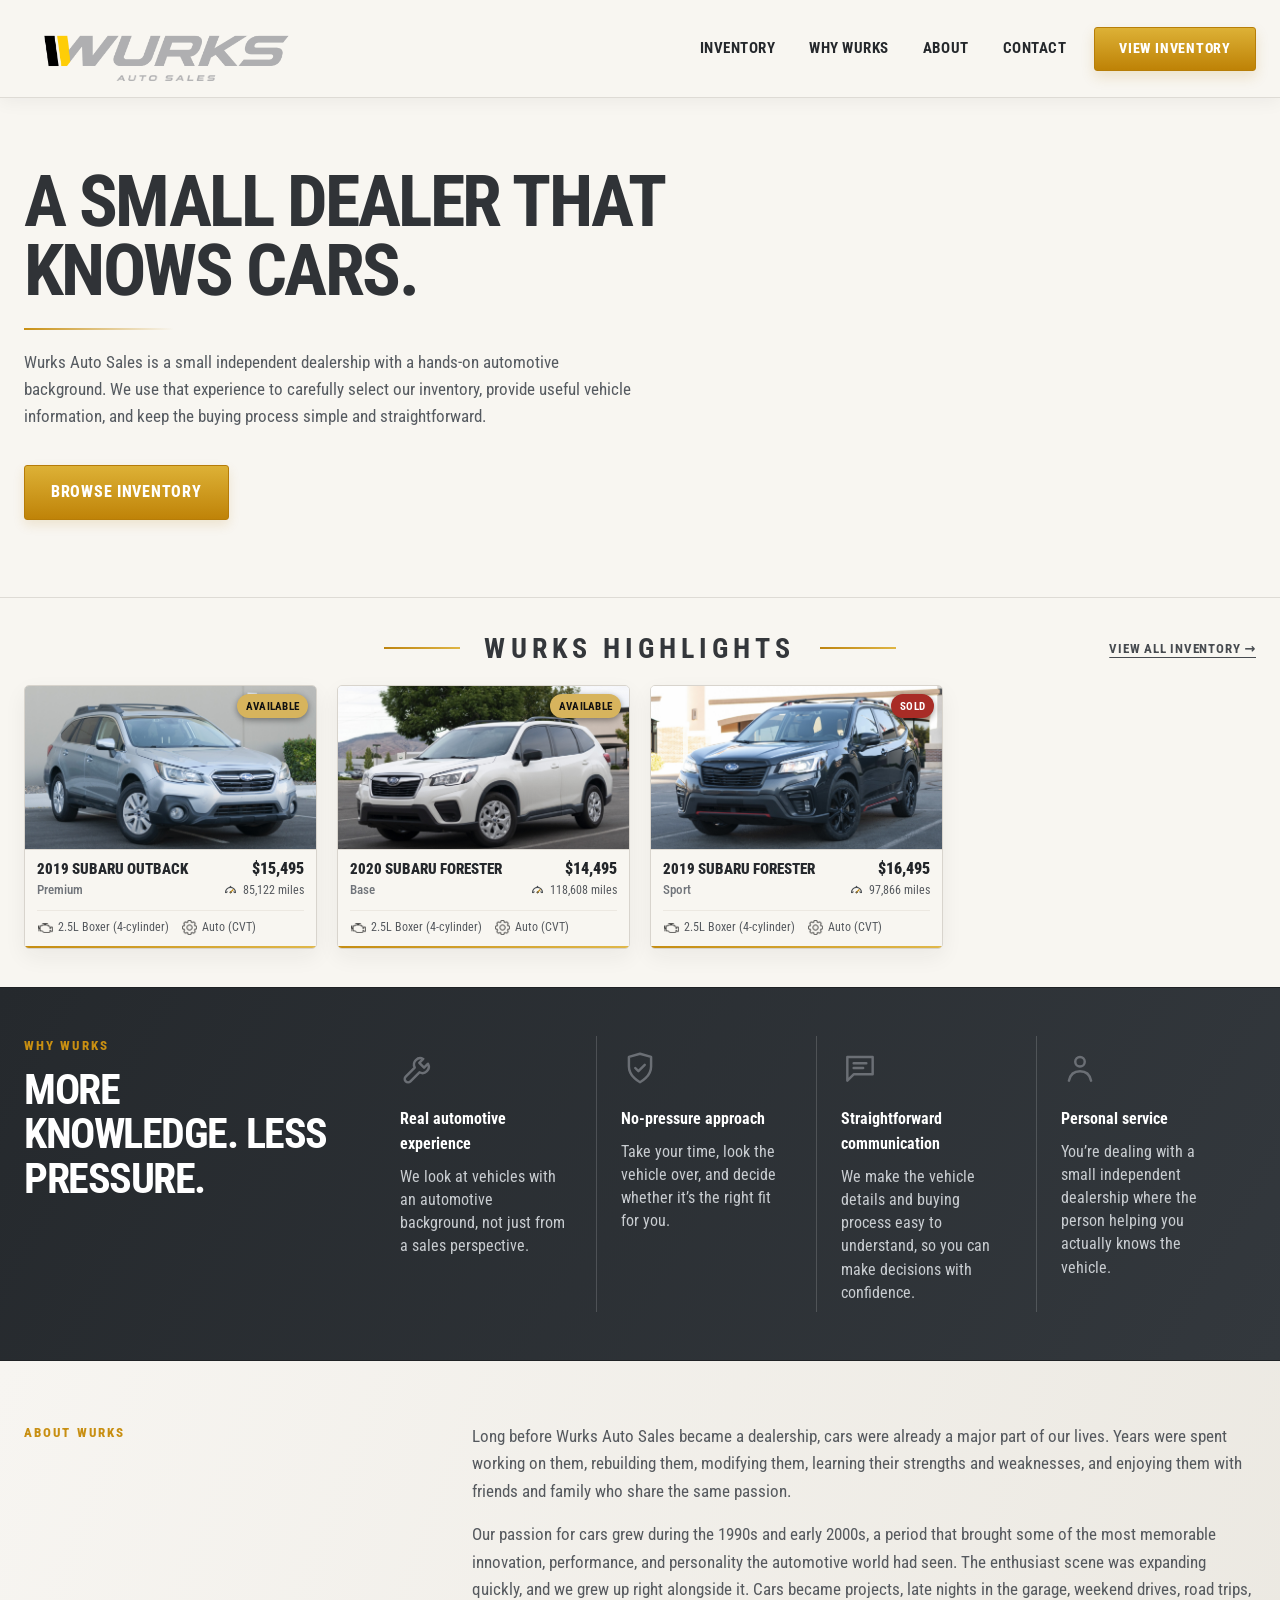
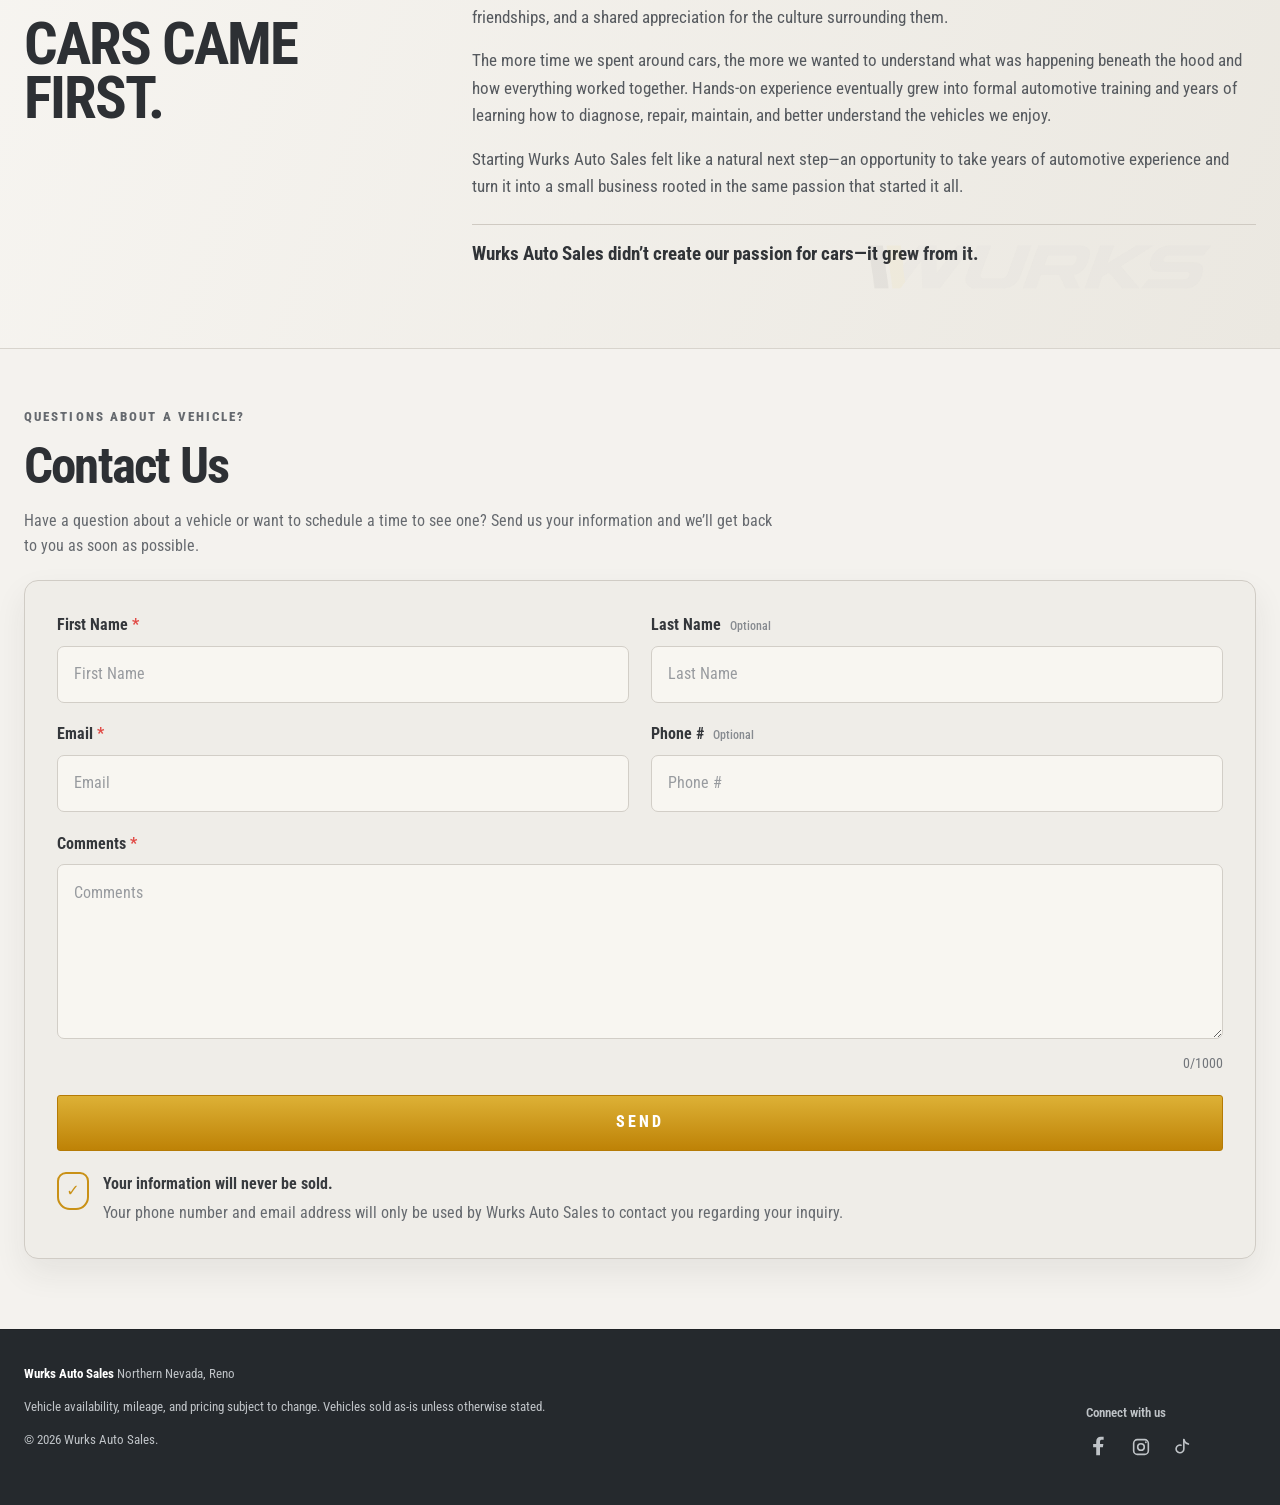
==== commit edd087bf: "Add files via upload" ====
--- a/index.html
+++ b/index.html
@@ -5,6 +5,11 @@
   <meta name="viewport" content="width=device-width, initial-scale=1" />
   <meta name="description" content="Wurks Auto Sales — straightforward used cars in Northern Nevada with transparent out-the-door pricing." />
   <title>Wurks Auto Sales | Northern Nevada Used Cars</title>
+  <link rel="icon" type="image/png" sizes="32x32" href="images/favicon-32x32.png?v=7.3.6" />
+  <link rel="icon" type="image/png" sizes="16x16" href="images/favicon-16x16.png?v=7.3.6" />
+  <link rel="shortcut icon" href="images/favicon.ico?v=7.3.6" />
+  <link rel="apple-touch-icon" sizes="180x180" href="images/apple-touch-icon.png?v=7.3.6" />
+  <link rel="manifest" href="site.webmanifest?v=7.3.6" />
   <link rel="stylesheet" href="styles.css?v=7.3.4-centered-silver-logo" />
   <link rel="preconnect" href="https://fonts.googleapis.com">
   <link rel="preconnect" href="https://fonts.gstatic.com" crossorigin>
--- a/styles.css
+++ b/styles.css
@@ -4603,3 +4603,17 @@
     margin-top: -11px !important;
   }
 }
+
+
+/* v7.3.5 — MPG / fuel economy icon visibility fix */
+#featured-grid .spec-fuel .spec-icon,
+#inventory-grid .spec-fuel .spec-icon,
+.inventory-spec-item.spec-fuel .spec-icon {
+  color: #55595e !important;
+}
+
+#featured-grid .spec-fuel .spec-icon > svg,
+#inventory-grid .spec-fuel .spec-icon > svg,
+.inventory-spec-item.spec-fuel .spec-icon > svg {
+  color: #55595e !important;
+}
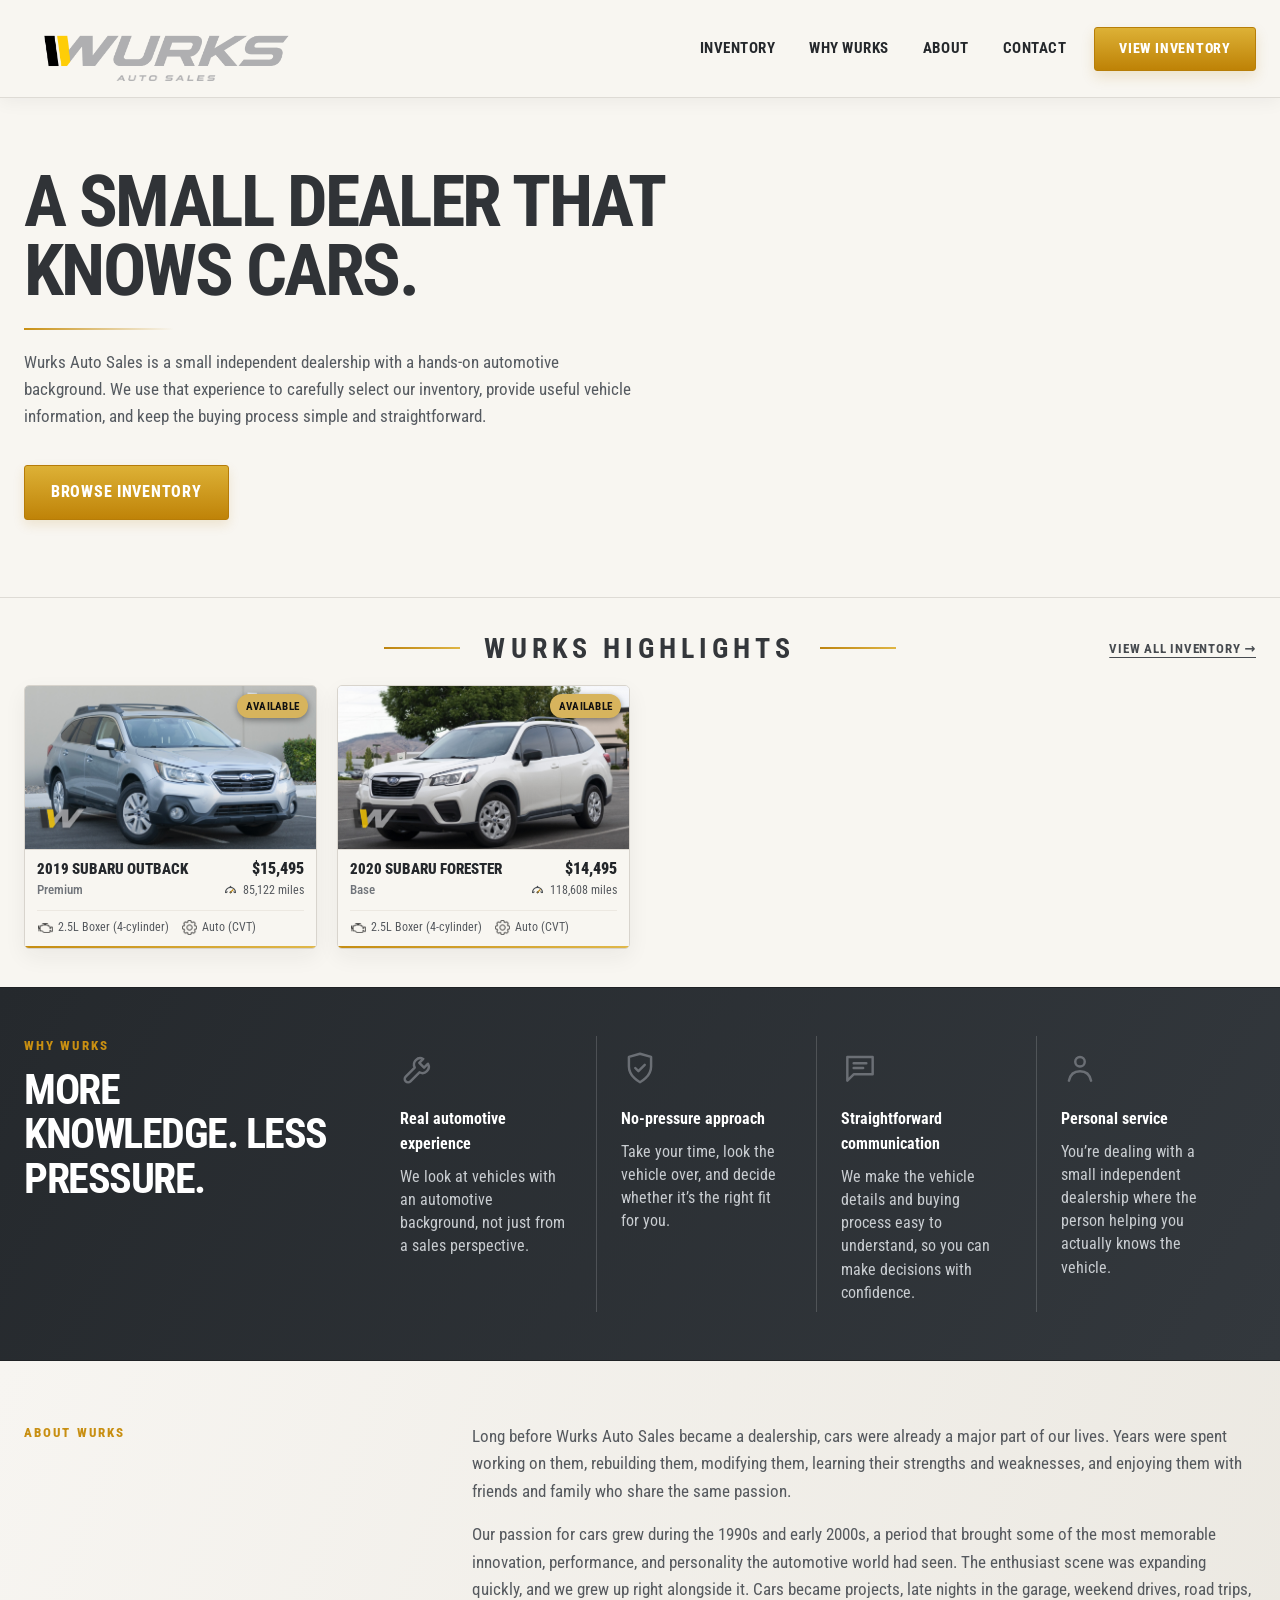
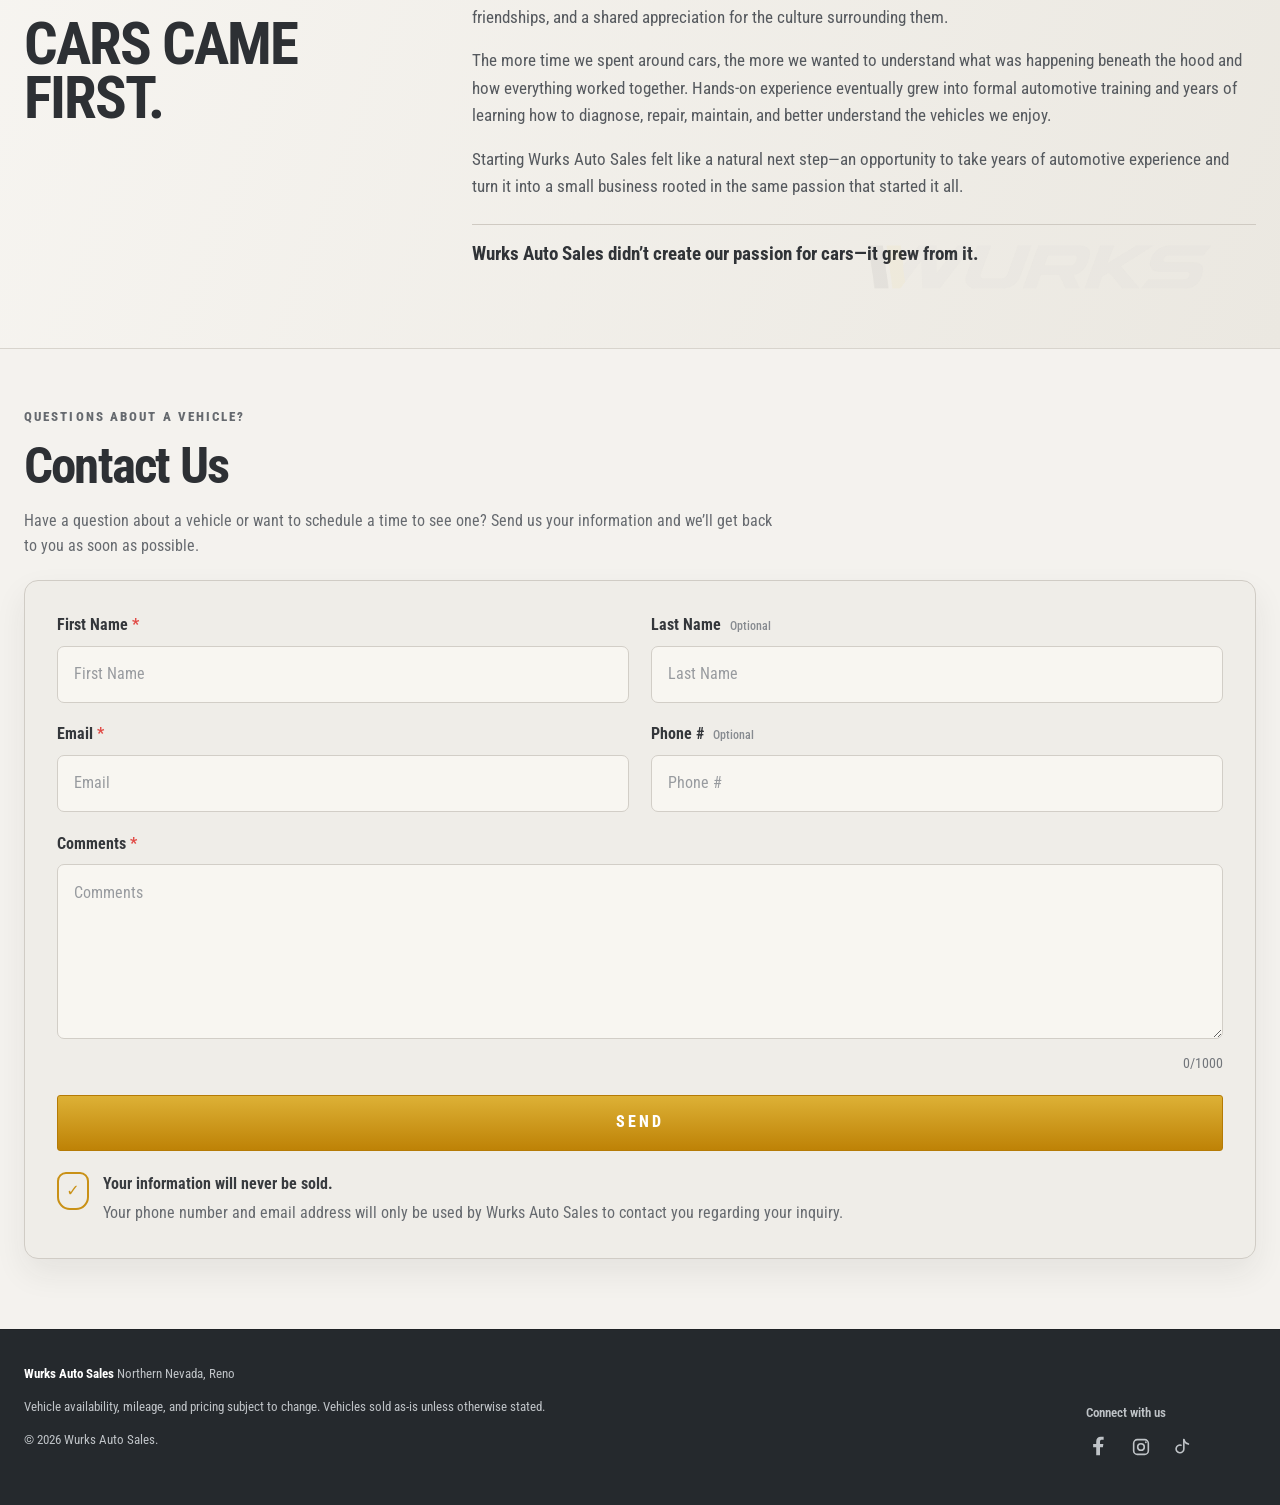
==== commit 16305f82: "Add files via upload" ====
--- a/index.html
+++ b/index.html
@@ -10,7 +10,7 @@
   <link rel="shortcut icon" href="images/favicon.ico?v=7.3.6" />
   <link rel="apple-touch-icon" sizes="180x180" href="images/apple-touch-icon.png?v=7.3.6" />
   <link rel="manifest" href="site.webmanifest?v=7.3.6" />
-  <link rel="stylesheet" href="styles.css?v=7.3.4-centered-silver-logo" />
+  <link rel="stylesheet" href="styles.css?v=7.3.7-watermark" />
   <link rel="preconnect" href="https://fonts.googleapis.com">
   <link rel="preconnect" href="https://fonts.gstatic.com" crossorigin>
   <link href="https://fonts.googleapis.com/css2?family=Roboto+Condensed:wght@400;500;600;700&display=swap" rel="stylesheet">
@@ -196,6 +196,6 @@
     document.write('<script src="inventory.js?v=' + Date.now() + '"><\/script>');
   </script>
 
-<script src="script.js?v=7.2.7-showroom-hero"></script>
+<script src="script.js?v=7.3.7-watermark"></script>
 </body>
 </html>
--- a/styles.css
+++ b/styles.css
@@ -4617,3 +4617,52 @@
 .inventory-spec-item.spec-fuel .spec-icon > svg {
   color: #55595e !important;
 }
+
+/* v7.3.7 — vehicle photo watermark */
+#featured-grid .vehicle-photo.has-image .photo-watermark,
+#inventory-grid .vehicle-photo.has-image .photo-watermark,
+.detail-main-photo.has-image .photo-watermark {
+  position: absolute !important;
+  left: 10px !important;
+  bottom: 10px !important;
+  z-index: 3 !important;
+  display: block !important;
+  width: 58px !important;
+  height: auto !important;
+  opacity: .82 !important;
+  pointer-events: none !important;
+  user-select: none !important;
+  filter: drop-shadow(0 1px 2px rgba(0,0,0,.50)) drop-shadow(0 0 6px rgba(255,255,255,.18)) !important;
+}
+
+#featured-grid .vehicle-photo.has-image .photo-watermark,
+#inventory-grid .vehicle-photo.has-image .photo-watermark {
+  max-width: 18% !important;
+  min-width: 44px !important;
+}
+
+.detail-main-photo.has-image .photo-watermark {
+  left: 14px !important;
+  bottom: 14px !important;
+  width: 112px !important;
+  max-width: 18% !important;
+  min-width: 78px !important;
+  opacity: .86 !important;
+}
+
+@media (max-width: 760px) {
+  #featured-grid .vehicle-photo.has-image .photo-watermark,
+  #inventory-grid .vehicle-photo.has-image .photo-watermark {
+    width: 52px !important;
+    min-width: 40px !important;
+    left: 8px !important;
+    bottom: 8px !important;
+  }
+
+  .detail-main-photo.has-image .photo-watermark {
+    width: 88px !important;
+    min-width: 68px !important;
+    left: 10px !important;
+    bottom: 10px !important;
+  }
+}
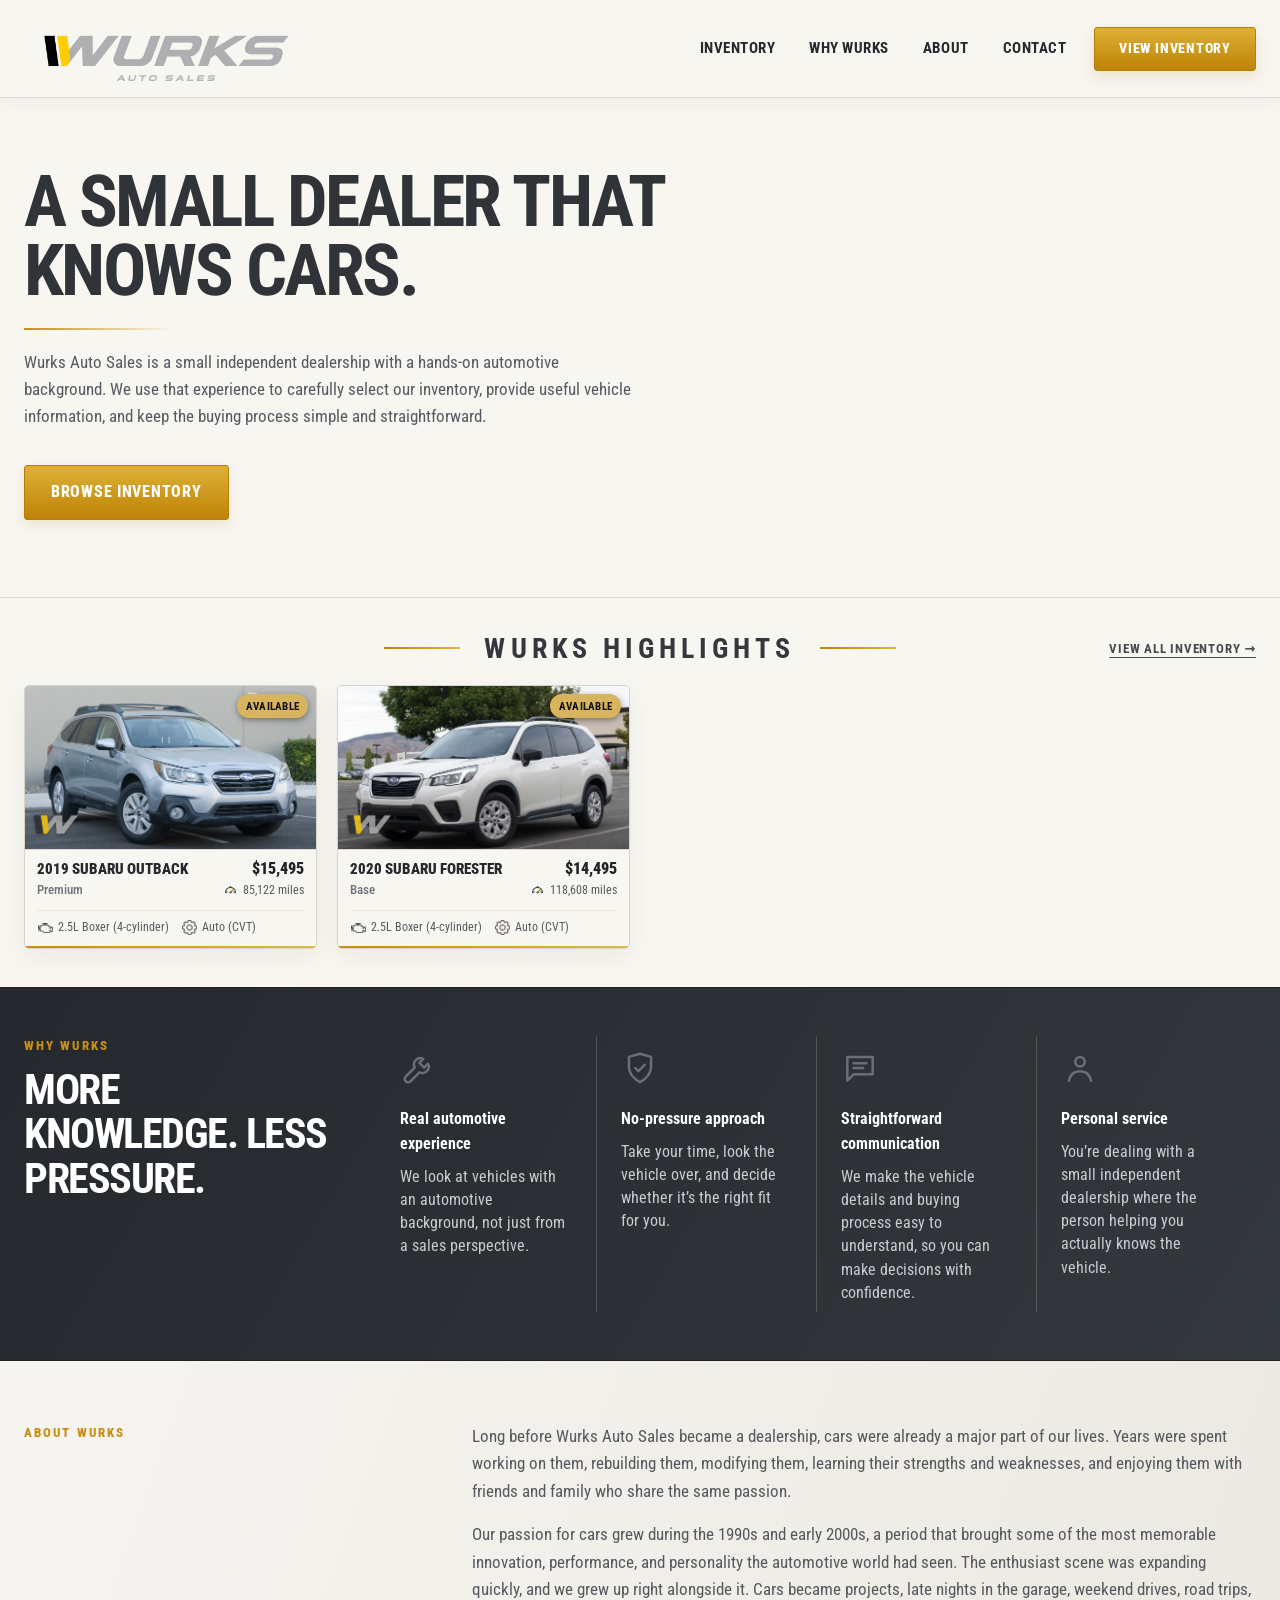
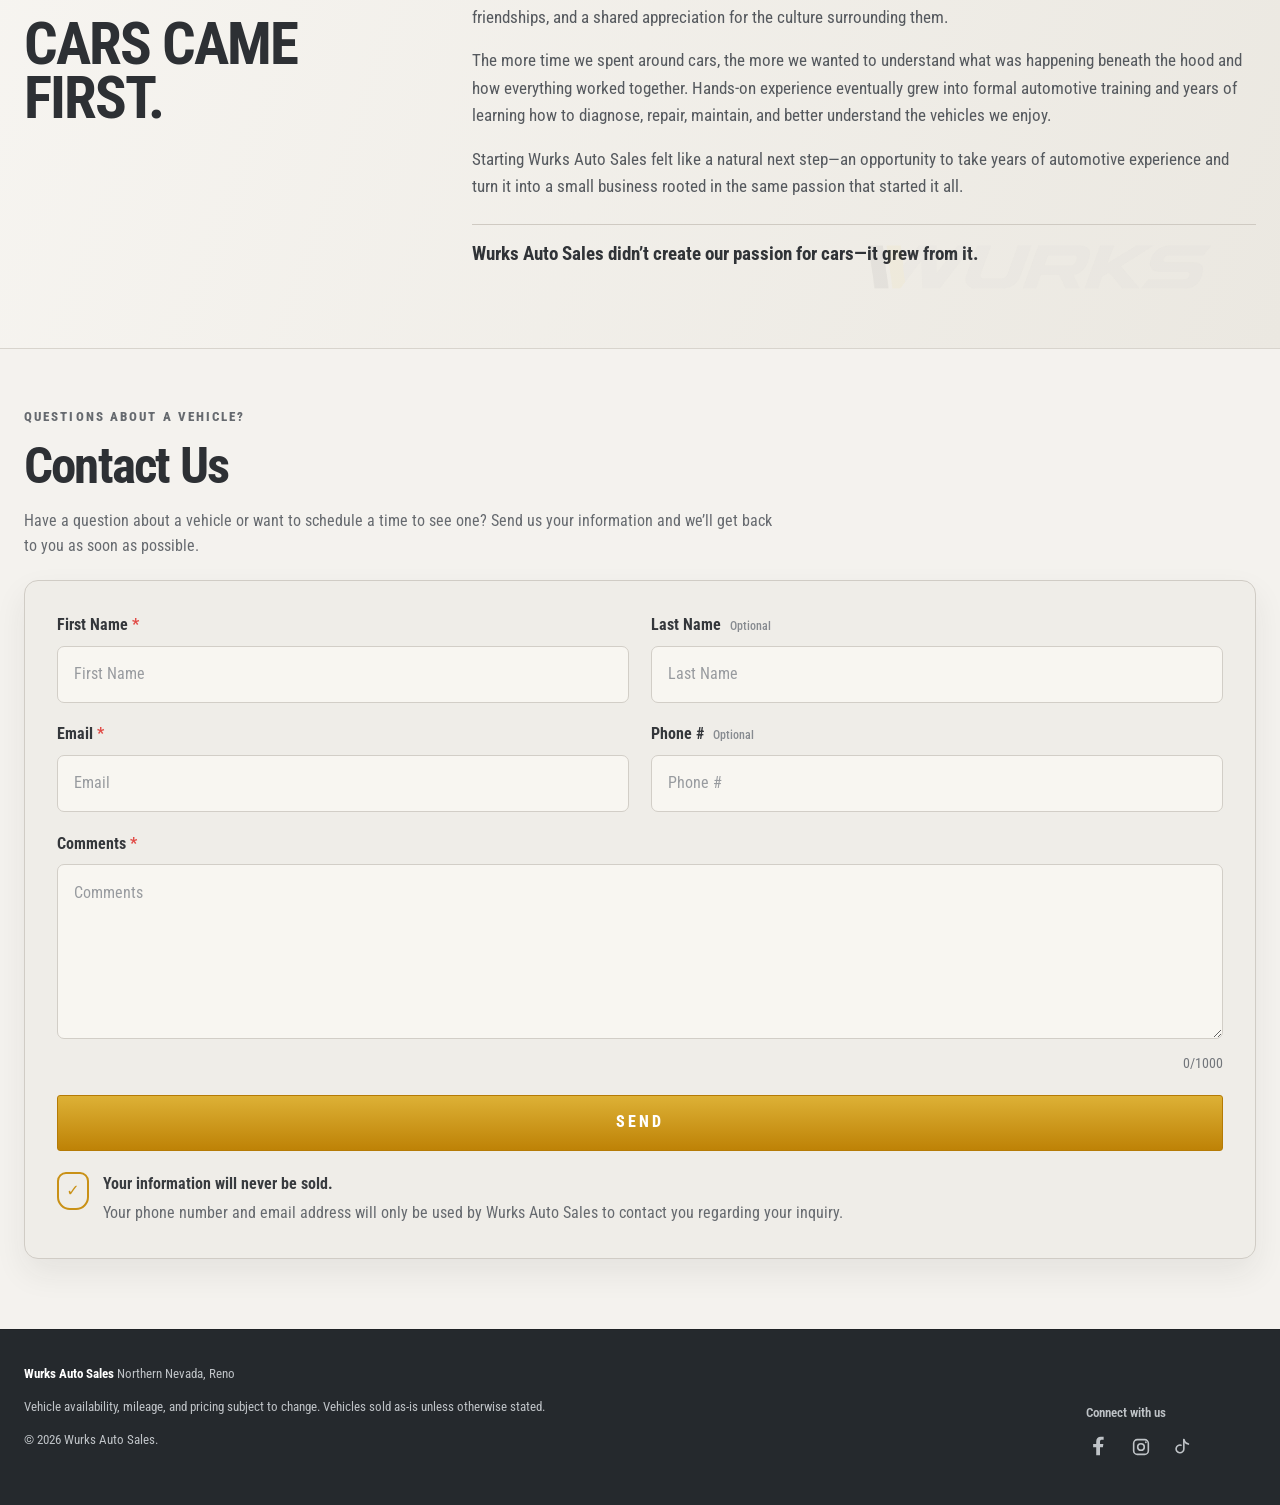
==== commit 12fcb5b8: "Add files via upload" ====
--- a/index.html
+++ b/index.html
@@ -10,7 +10,7 @@
   <link rel="shortcut icon" href="images/favicon.ico?v=7.3.6" />
   <link rel="apple-touch-icon" sizes="180x180" href="images/apple-touch-icon.png?v=7.3.6" />
   <link rel="manifest" href="site.webmanifest?v=7.3.6" />
-  <link rel="stylesheet" href="styles.css?v=7.3.7-watermark" />
+  <link rel="stylesheet" href="styles.css?v=7.3.8-watermark-vin" />
   <link rel="preconnect" href="https://fonts.googleapis.com">
   <link rel="preconnect" href="https://fonts.gstatic.com" crossorigin>
   <link href="https://fonts.googleapis.com/css2?family=Roboto+Condensed:wght@400;500;600;700&display=swap" rel="stylesheet">
--- a/styles.css
+++ b/styles.css
@@ -4666,3 +4666,25 @@
     bottom: 10px !important;
   }
 }
+
+/* v7.3.8 — card watermark position + VIN color fix */
+/* Move ONLY homepage Highlight and Inventory watermarks closer to lower-left edge. */
+#featured-grid .vehicle-photo.has-image .photo-watermark,
+#inventory-grid .vehicle-photo.has-image .photo-watermark {
+  left: 4px !important;
+  bottom: 4px !important;
+}
+
+/* Restore vehicle-detail VIN to dark/black text on the light VIN panel. */
+.detail-vin-bar strong,
+#detail-vin {
+  color: #111111 !important;
+}
+
+@media (max-width: 760px) {
+  #featured-grid .vehicle-photo.has-image .photo-watermark,
+  #inventory-grid .vehicle-photo.has-image .photo-watermark {
+    left: 3px !important;
+    bottom: 3px !important;
+  }
+}
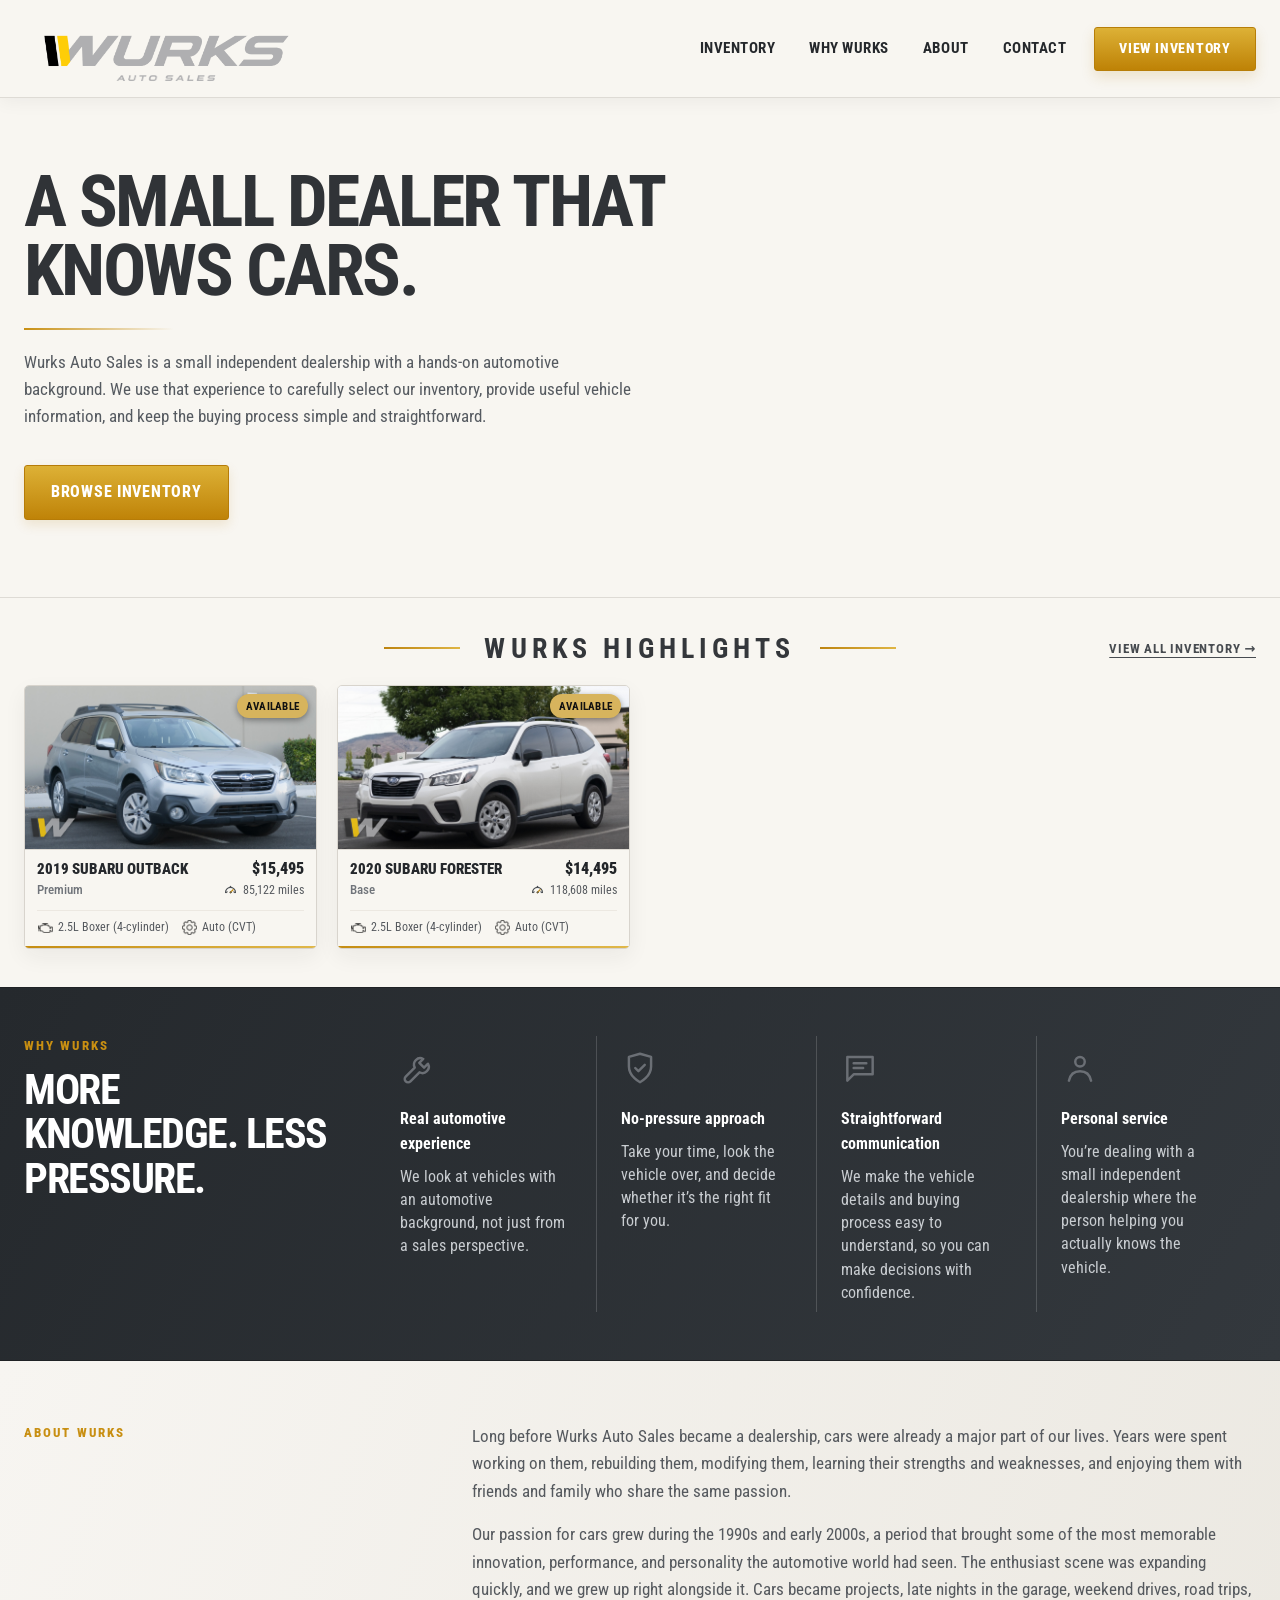
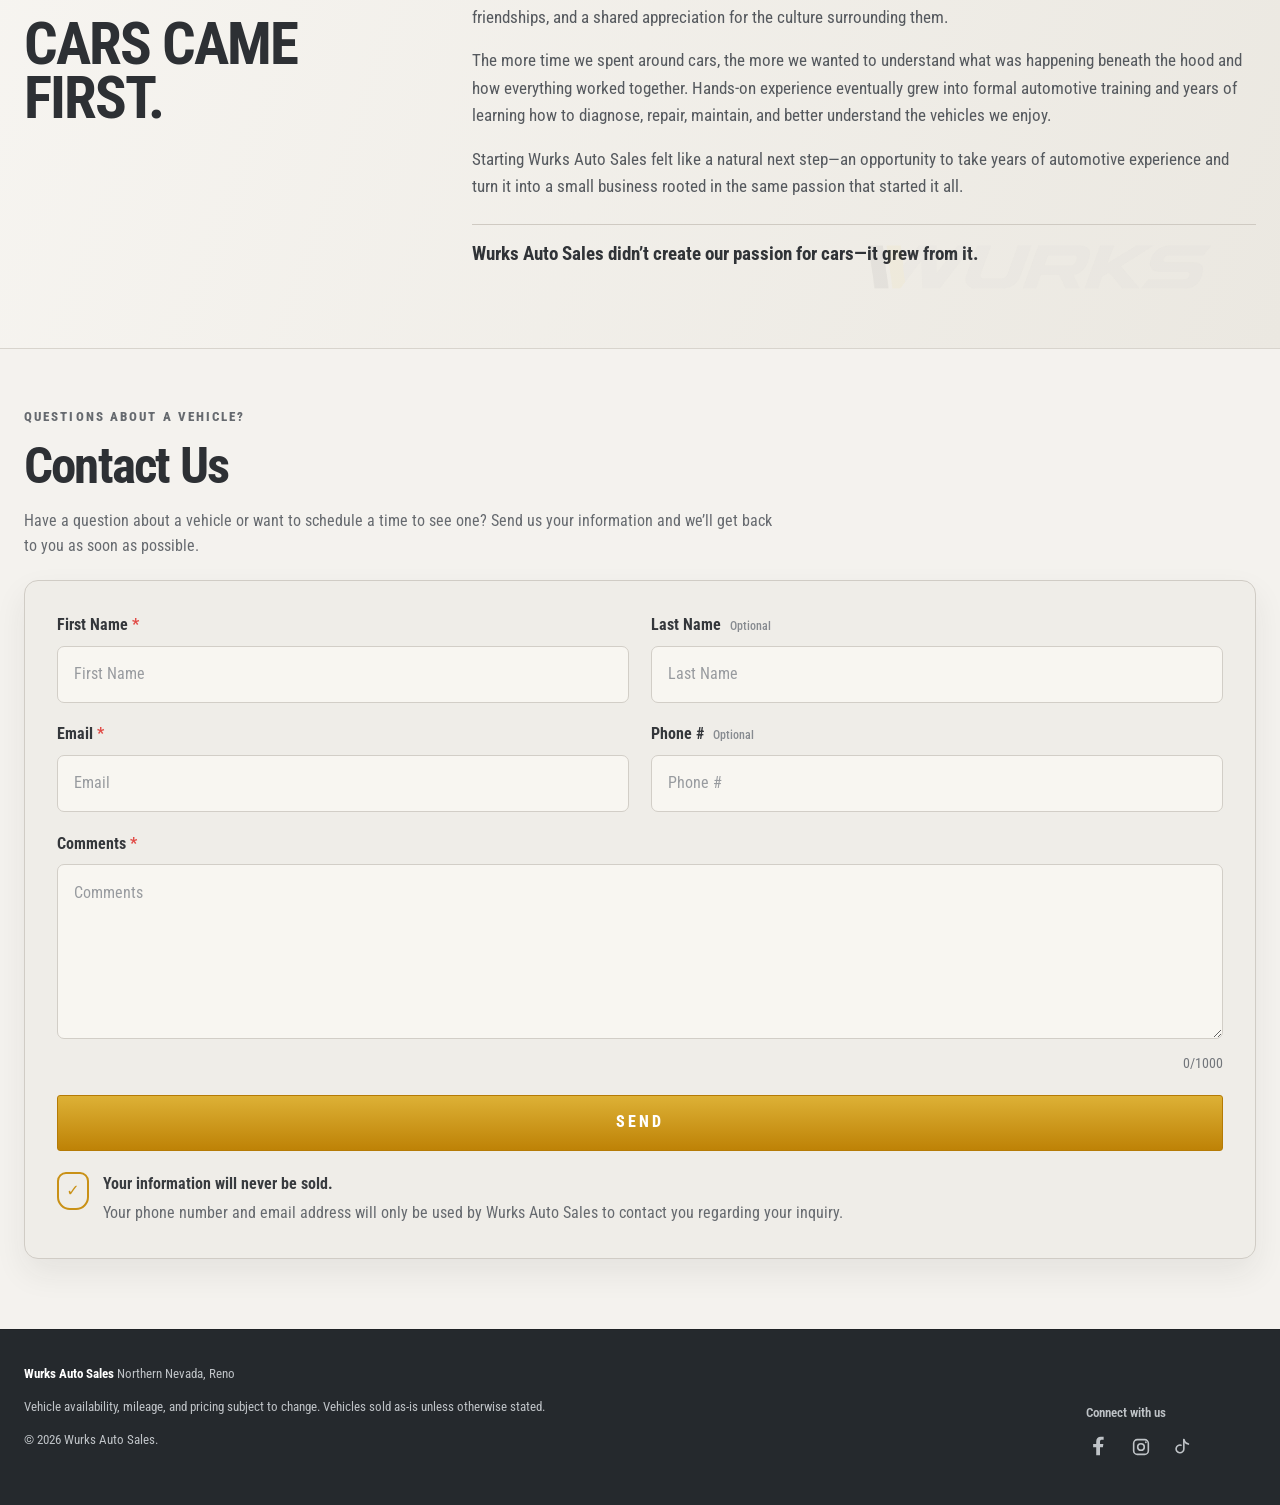
==== commit 59d14a04: "Add files via upload" ====
--- a/index.html
+++ b/index.html
@@ -10,7 +10,7 @@
   <link rel="shortcut icon" href="images/favicon.ico?v=7.3.6" />
   <link rel="apple-touch-icon" sizes="180x180" href="images/apple-touch-icon.png?v=7.3.6" />
   <link rel="manifest" href="site.webmanifest?v=7.3.6" />
-  <link rel="stylesheet" href="styles.css?v=7.3.8-watermark-vin" />
+  <link rel="stylesheet" href="styles.css?v=7.3.7-watermark" />
   <link rel="preconnect" href="https://fonts.googleapis.com">
   <link rel="preconnect" href="https://fonts.gstatic.com" crossorigin>
   <link href="https://fonts.googleapis.com/css2?family=Roboto+Condensed:wght@400;500;600;700&display=swap" rel="stylesheet">
--- a/styles.css
+++ b/styles.css
@@ -4667,12 +4667,12 @@
   }
 }
 
-/* v7.3.8 — card watermark position + VIN color fix */
-/* Move ONLY homepage Highlight and Inventory watermarks closer to lower-left edge. */
+/* v7.3.8/v7.3.9 — card watermark position + VIN color fix */
+/* Keep VIN dark on detail page. Push ONLY homepage Highlight and Inventory watermarks nearly flush to lower-left edge. */
 #featured-grid .vehicle-photo.has-image .photo-watermark,
 #inventory-grid .vehicle-photo.has-image .photo-watermark {
-  left: 4px !important;
-  bottom: 4px !important;
+  left: 1px !important;
+  bottom: 1px !important;
 }
 
 /* Restore vehicle-detail VIN to dark/black text on the light VIN panel. */
@@ -4684,7 +4684,7 @@
 @media (max-width: 760px) {
   #featured-grid .vehicle-photo.has-image .photo-watermark,
   #inventory-grid .vehicle-photo.has-image .photo-watermark {
-    left: 3px !important;
-    bottom: 3px !important;
+    left: 1px !important;
+    bottom: 1px !important;
   }
 }
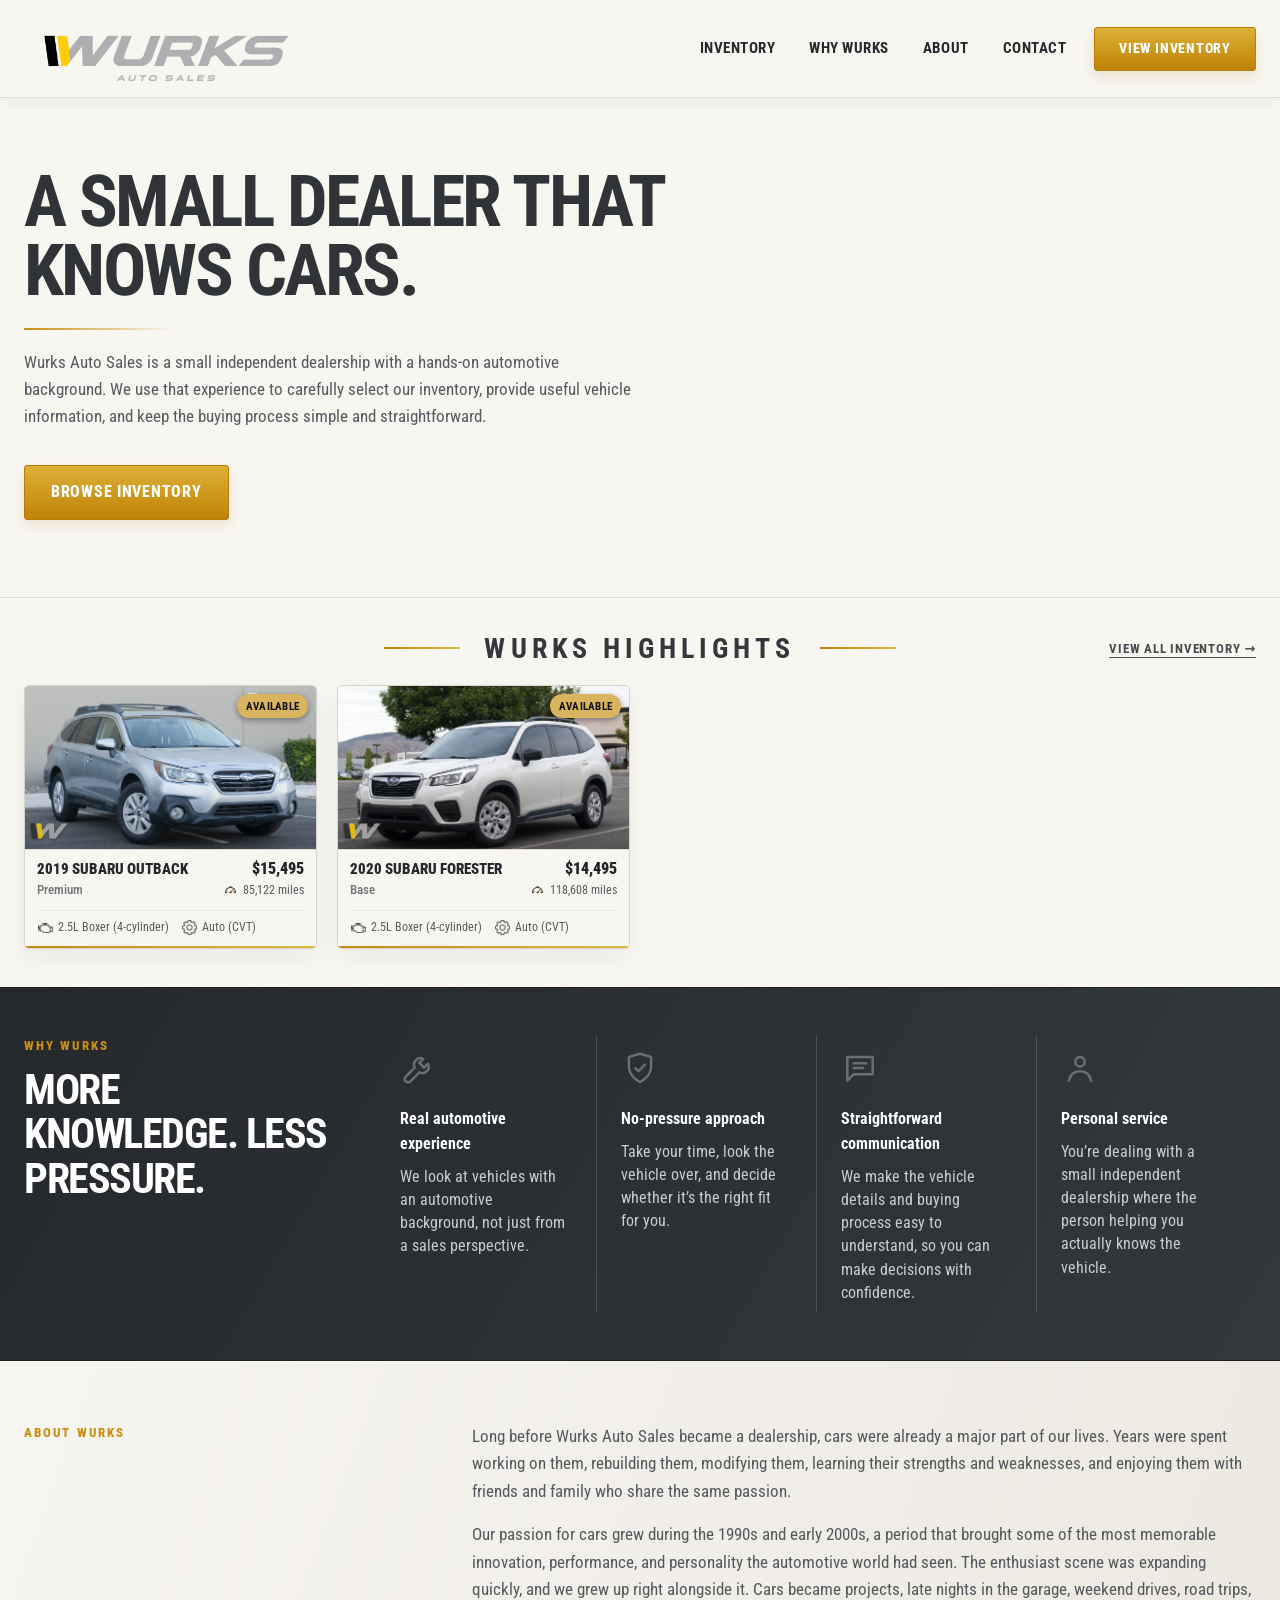
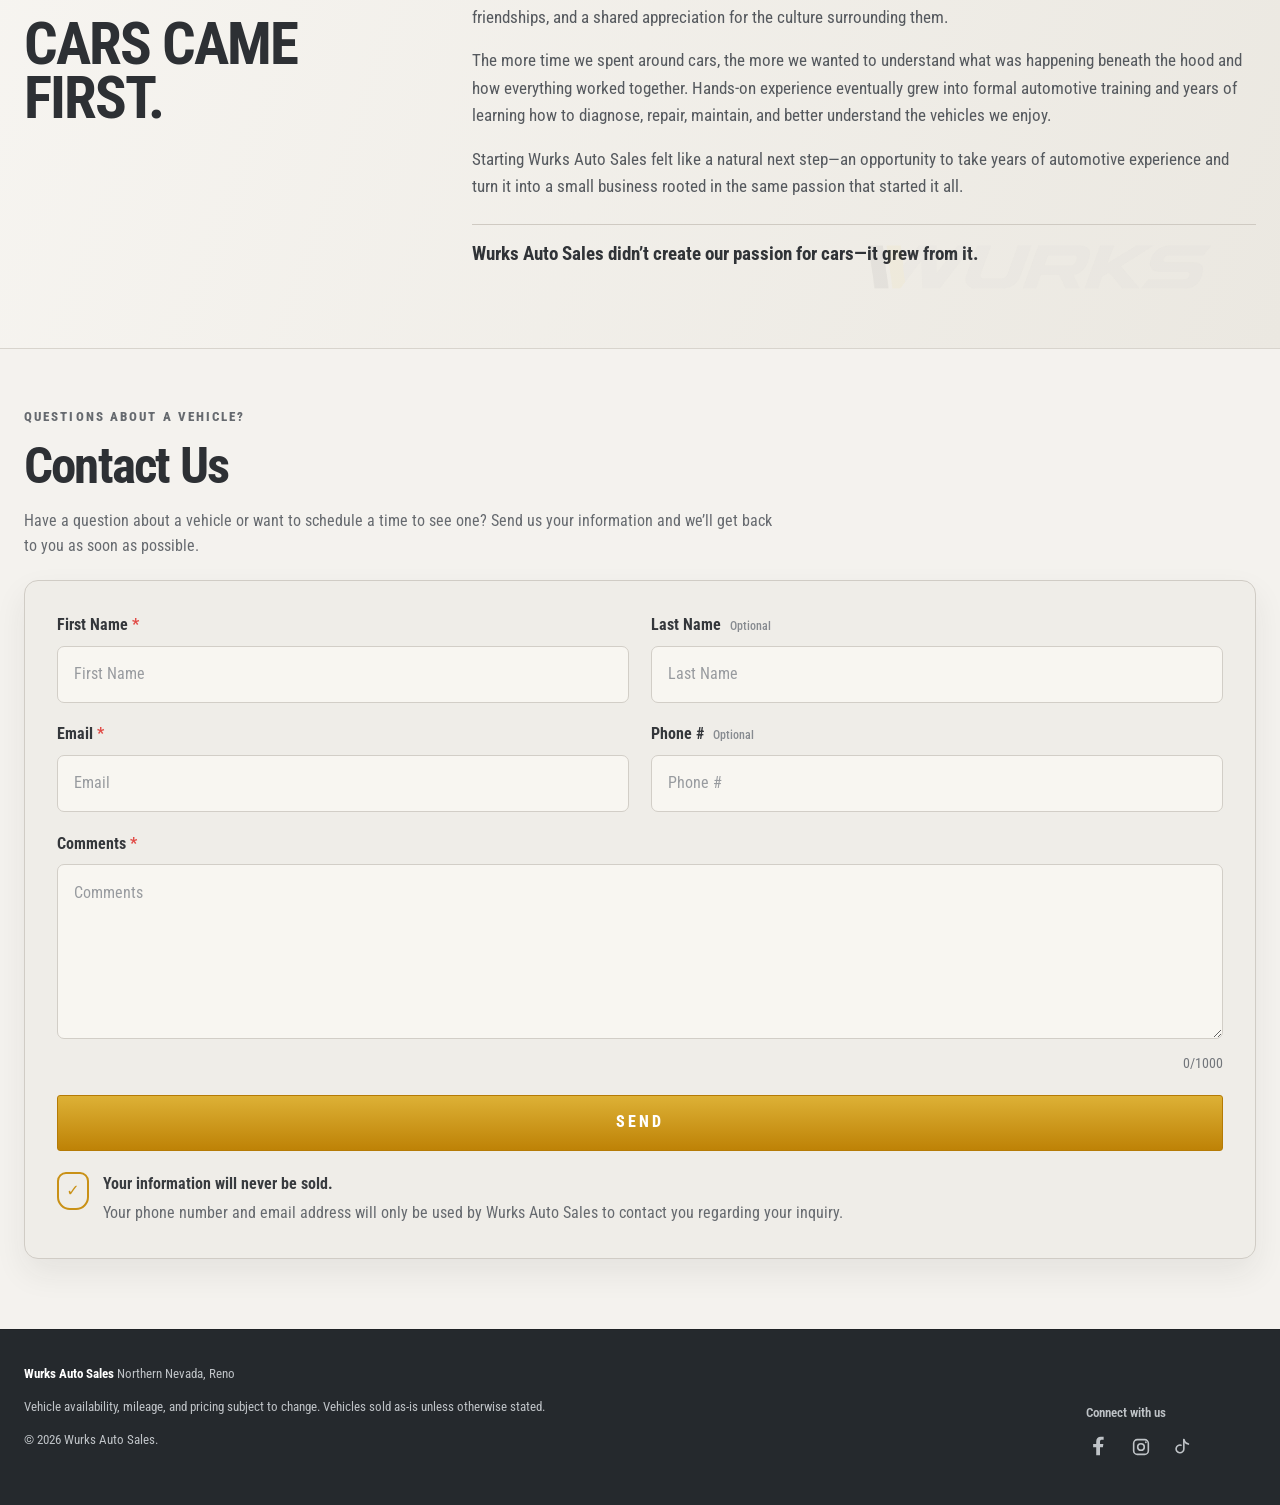
==== commit 4c1e4a3f: "Add files via upload" ====
--- a/index.html
+++ b/index.html
@@ -10,7 +10,7 @@
   <link rel="shortcut icon" href="images/favicon.ico?v=7.3.6" />
   <link rel="apple-touch-icon" sizes="180x180" href="images/apple-touch-icon.png?v=7.3.6" />
   <link rel="manifest" href="site.webmanifest?v=7.3.6" />
-  <link rel="stylesheet" href="styles.css?v=7.3.7-watermark" />
+  <link rel="stylesheet" href="styles.css?v=7.4.0-highlight-watermark" />
   <link rel="preconnect" href="https://fonts.googleapis.com">
   <link rel="preconnect" href="https://fonts.gstatic.com" crossorigin>
   <link href="https://fonts.googleapis.com/css2?family=Roboto+Condensed:wght@400;500;600;700&display=swap" rel="stylesheet">
--- a/styles.css
+++ b/styles.css
@@ -4688,3 +4688,18 @@
     bottom: 1px !important;
   }
 }
+
+
+/* v7.4.0 — smaller watermark on Homepage Wurks Highlights only */
+#featured-grid .vehicle-photo.has-image .photo-watermark {
+  width: 48px !important;
+  min-width: 38px !important;
+  max-width: 15% !important;
+}
+
+@media (max-width: 760px) {
+  #featured-grid .vehicle-photo.has-image .photo-watermark {
+    width: 44px !important;
+    min-width: 34px !important;
+  }
+}
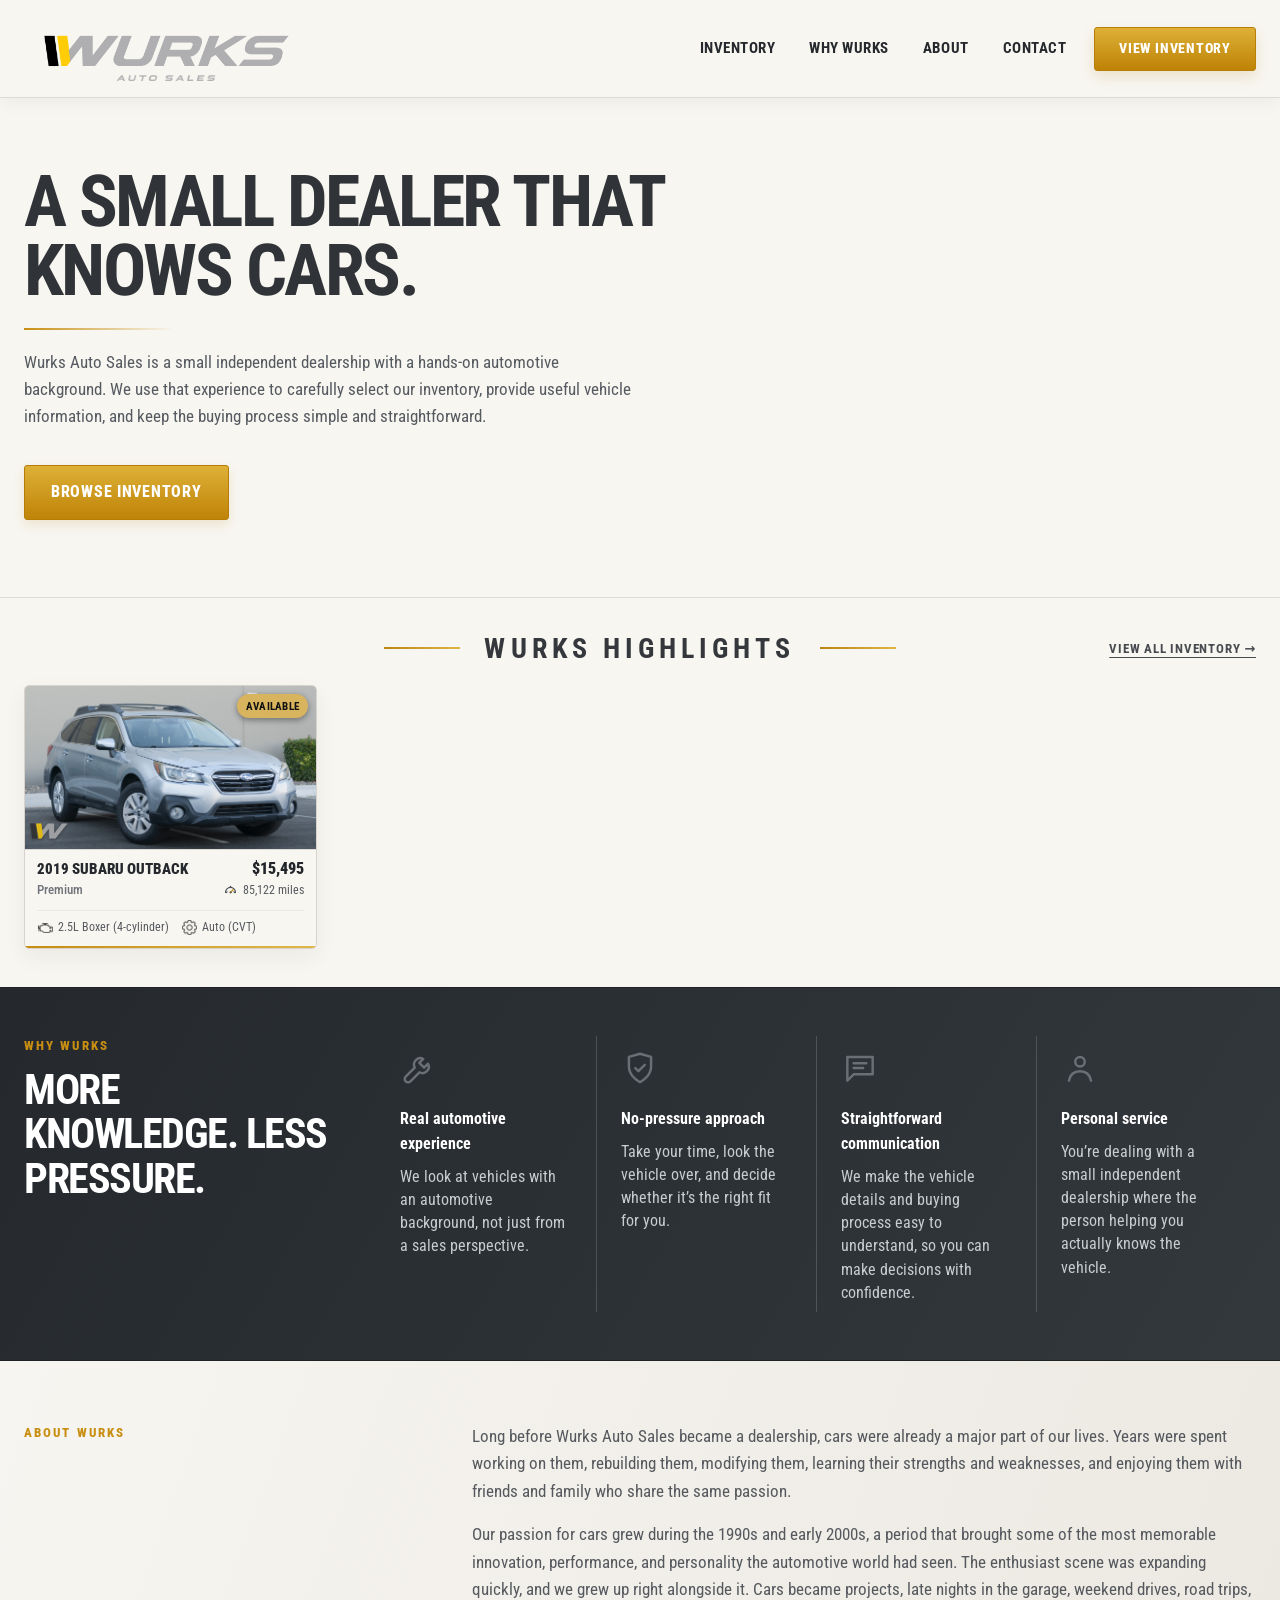
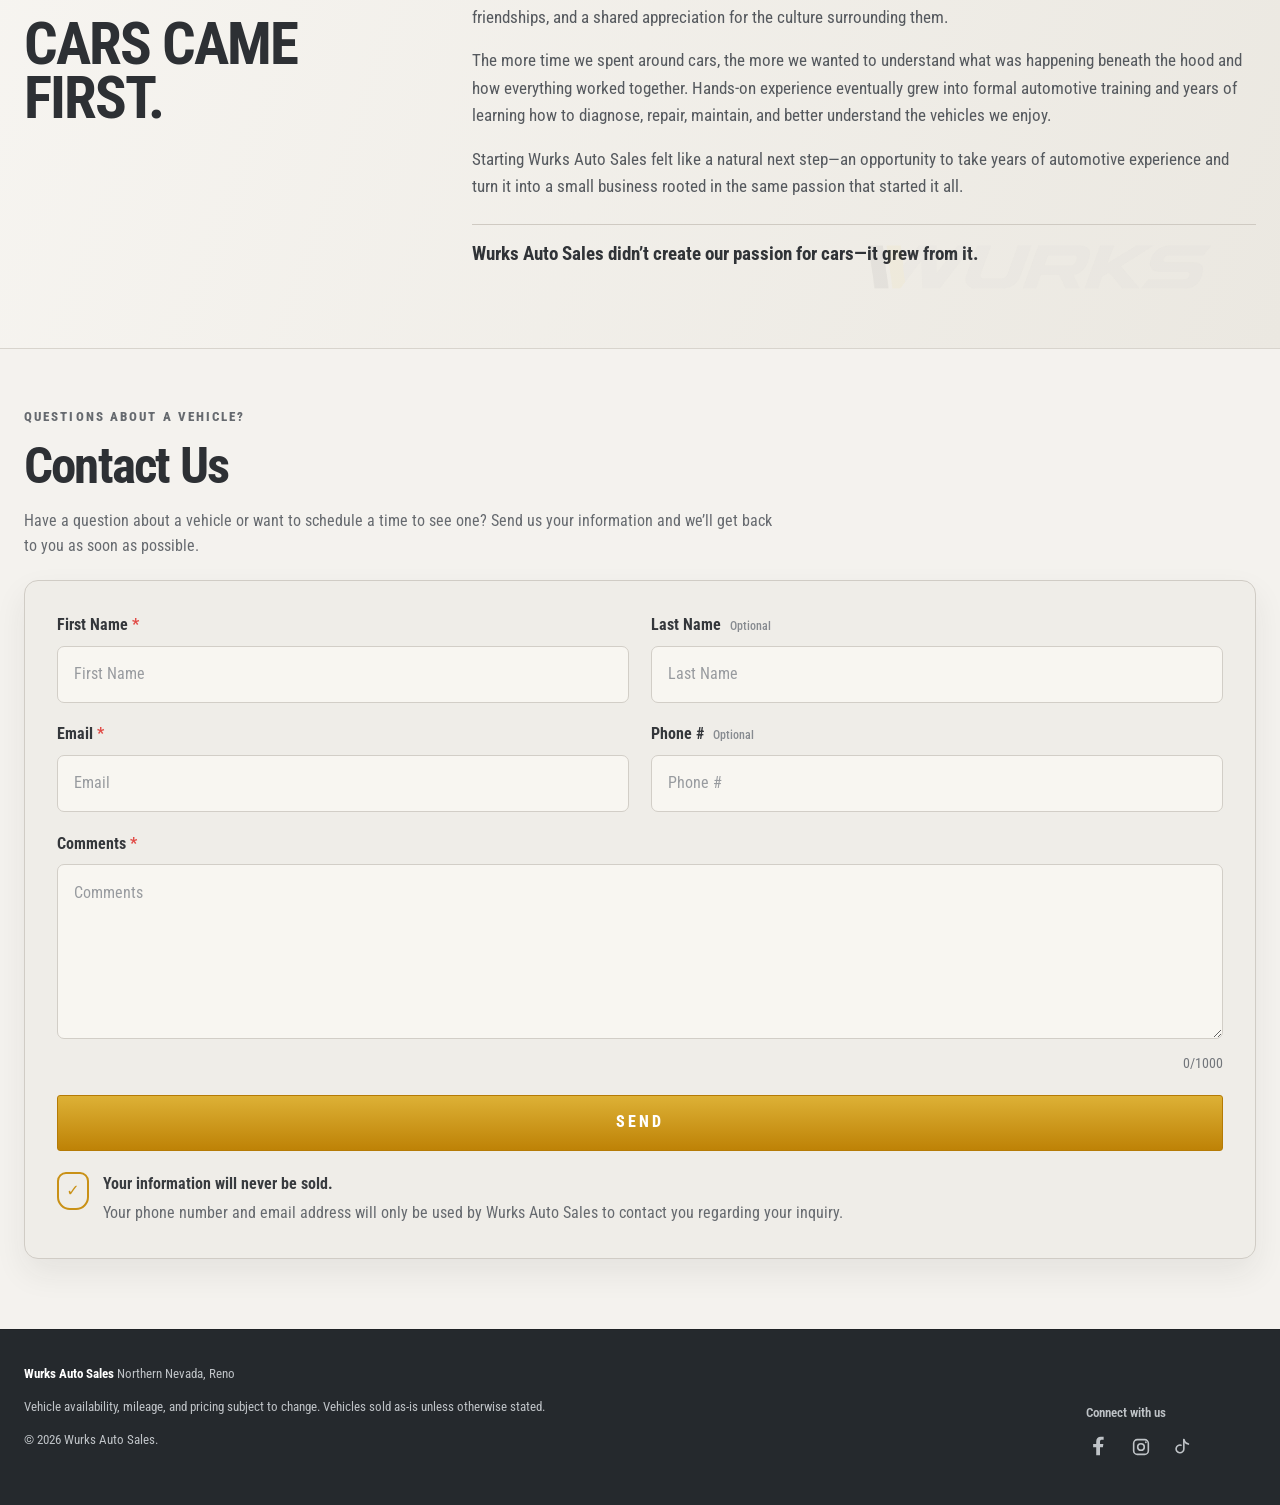
==== commit 4dab81a0: "Add files via upload" ====
--- a/index.html
+++ b/index.html
@@ -10,7 +10,7 @@
   <link rel="shortcut icon" href="images/favicon.ico?v=7.3.6" />
   <link rel="apple-touch-icon" sizes="180x180" href="images/apple-touch-icon.png?v=7.3.6" />
   <link rel="manifest" href="site.webmanifest?v=7.3.6" />
-  <link rel="stylesheet" href="styles.css?v=7.4.0-highlight-watermark" />
+  <link rel="stylesheet" href="styles.css?v=7.4.2-social-video" />
   <link rel="preconnect" href="https://fonts.googleapis.com">
   <link rel="preconnect" href="https://fonts.gstatic.com" crossorigin>
   <link href="https://fonts.googleapis.com/css2?family=Roboto+Condensed:wght@400;500;600;700&display=swap" rel="stylesheet">
@@ -96,7 +96,7 @@
         <p>Have a question about a vehicle or want to schedule a time to see one? Send us your information and we’ll get back to you as soon as possible.</p>
       </div>
 
-      <form id="contact-form" class="contact-submission-form" action="https://formsubmit.co/adolfowurksauto@outlook.com" method="POST">
+      <form id="contact-form" class="contact-submission-form" action="https://formsubmit.co/sales@wurksauto.com" method="POST">
         <input type="hidden" name="_subject" value="New Wurks Auto Sales Website Inquiry">
         <input type="hidden" name="_template" value="table">
         <input type="text" name="_honey" class="form-honeypot" tabindex="-1" autocomplete="off">
@@ -161,12 +161,12 @@
             </svg>
           </span>
 
-          <span class="footer-social-icon" aria-label="TikTok" title="TikTok">
+          <a class="footer-social-icon footer-social-link" href="https://vm.tiktok.com/ZP9SQeMcSucTW-l1Wd0/" target="_blank" rel="noopener noreferrer" aria-label="TikTok" title="TikTok">
             <svg viewBox="0 0 24 24" aria-hidden="true">
               <path d="M14 4v10.1a4.2 4.2 0 1 1-3.1-4.1"></path>
               <path d="M14 4c.8 2.7 2.4 4.2 5 4.8"></path>
             </svg>
-          </span>
+          </a>
         </div>
       </div>
     </div>
@@ -196,6 +196,6 @@
     document.write('<script src="inventory.js?v=' + Date.now() + '"><\/script>');
   </script>
 
-<script src="script.js?v=7.3.7-watermark"></script>
+<script src="script.js?v=7.4.2-social-video"></script>
 </body>
 </html>
--- a/styles.css
+++ b/styles.css
@@ -4703,3 +4703,120 @@
     min-width: 34px !important;
   }
 }
+
+
+/* v7.4.2 — linked footer social icon + vehicle social-video section */
+.homepage-footer a.footer-social-icon {
+  text-decoration: none !important;
+  transition: color .15s ease, transform .15s ease;
+}
+
+.homepage-footer a.footer-social-icon:hover,
+.homepage-footer a.footer-social-icon:focus-visible {
+  color: #d5a52c !important;
+  transform: translateY(-1px);
+  outline: none;
+}
+
+.detail-video-section {
+  margin-top: 18px;
+  padding: 18px 20px 20px;
+  border: 1px solid #d8d4cd;
+  border-radius: 7px;
+  background: #f7f5f1;
+  box-shadow: 0 8px 20px rgba(35,37,40,.045);
+}
+
+.detail-video-section[hidden] {
+  display: none !important;
+}
+
+.detail-video-heading .eyebrow {
+  margin-bottom: 5px;
+}
+
+.detail-video-heading h2 {
+  margin: 0;
+  color: #303337;
+  font-family: "Roboto Condensed", "Arial Narrow", Arial, sans-serif;
+  font-size: 21px;
+  font-weight: 700;
+  line-height: 1.15;
+  letter-spacing: -.01em;
+}
+
+.detail-video-links {
+  display: flex;
+  flex-wrap: wrap;
+  gap: 10px;
+  margin-top: 14px;
+}
+
+.detail-video-link {
+  display: inline-flex;
+  align-items: center;
+  gap: 9px;
+  min-height: 42px;
+  padding: 8px 13px;
+  border: 1px solid #c9c5bd;
+  border-radius: 5px;
+  background: #fff;
+  color: #34373b;
+  font-family: "Roboto Condensed", "Arial Narrow", Arial, sans-serif;
+  font-size: 14px;
+  font-weight: 700;
+  text-decoration: none;
+  transition: border-color .15s ease, box-shadow .15s ease, transform .15s ease;
+}
+
+.detail-video-link:hover,
+.detail-video-link:focus-visible {
+  border-color: #c99116;
+  box-shadow: 0 5px 14px rgba(35,37,40,.09);
+  transform: translateY(-1px);
+  outline: none;
+}
+
+.detail-video-icon {
+  display: inline-flex;
+  align-items: center;
+  justify-content: center;
+  width: 22px;
+  height: 22px;
+  color: #34373b;
+}
+
+.detail-video-icon svg {
+  width: 22px;
+  height: 22px;
+  fill: none;
+  stroke: currentColor;
+  stroke-width: 1.75;
+  stroke-linecap: round;
+  stroke-linejoin: round;
+}
+
+.detail-video-facebook .detail-video-icon svg {
+  fill: currentColor;
+  stroke: none;
+}
+
+.detail-video-link:hover .detail-video-icon,
+.detail-video-link:focus-visible .detail-video-icon {
+  color: #b77c08;
+}
+
+@media (max-width: 560px) {
+  .detail-video-section {
+    padding: 16px;
+  }
+
+  .detail-video-links {
+    flex-direction: column;
+  }
+
+  .detail-video-link {
+    width: 100%;
+    justify-content: flex-start;
+  }
+}
